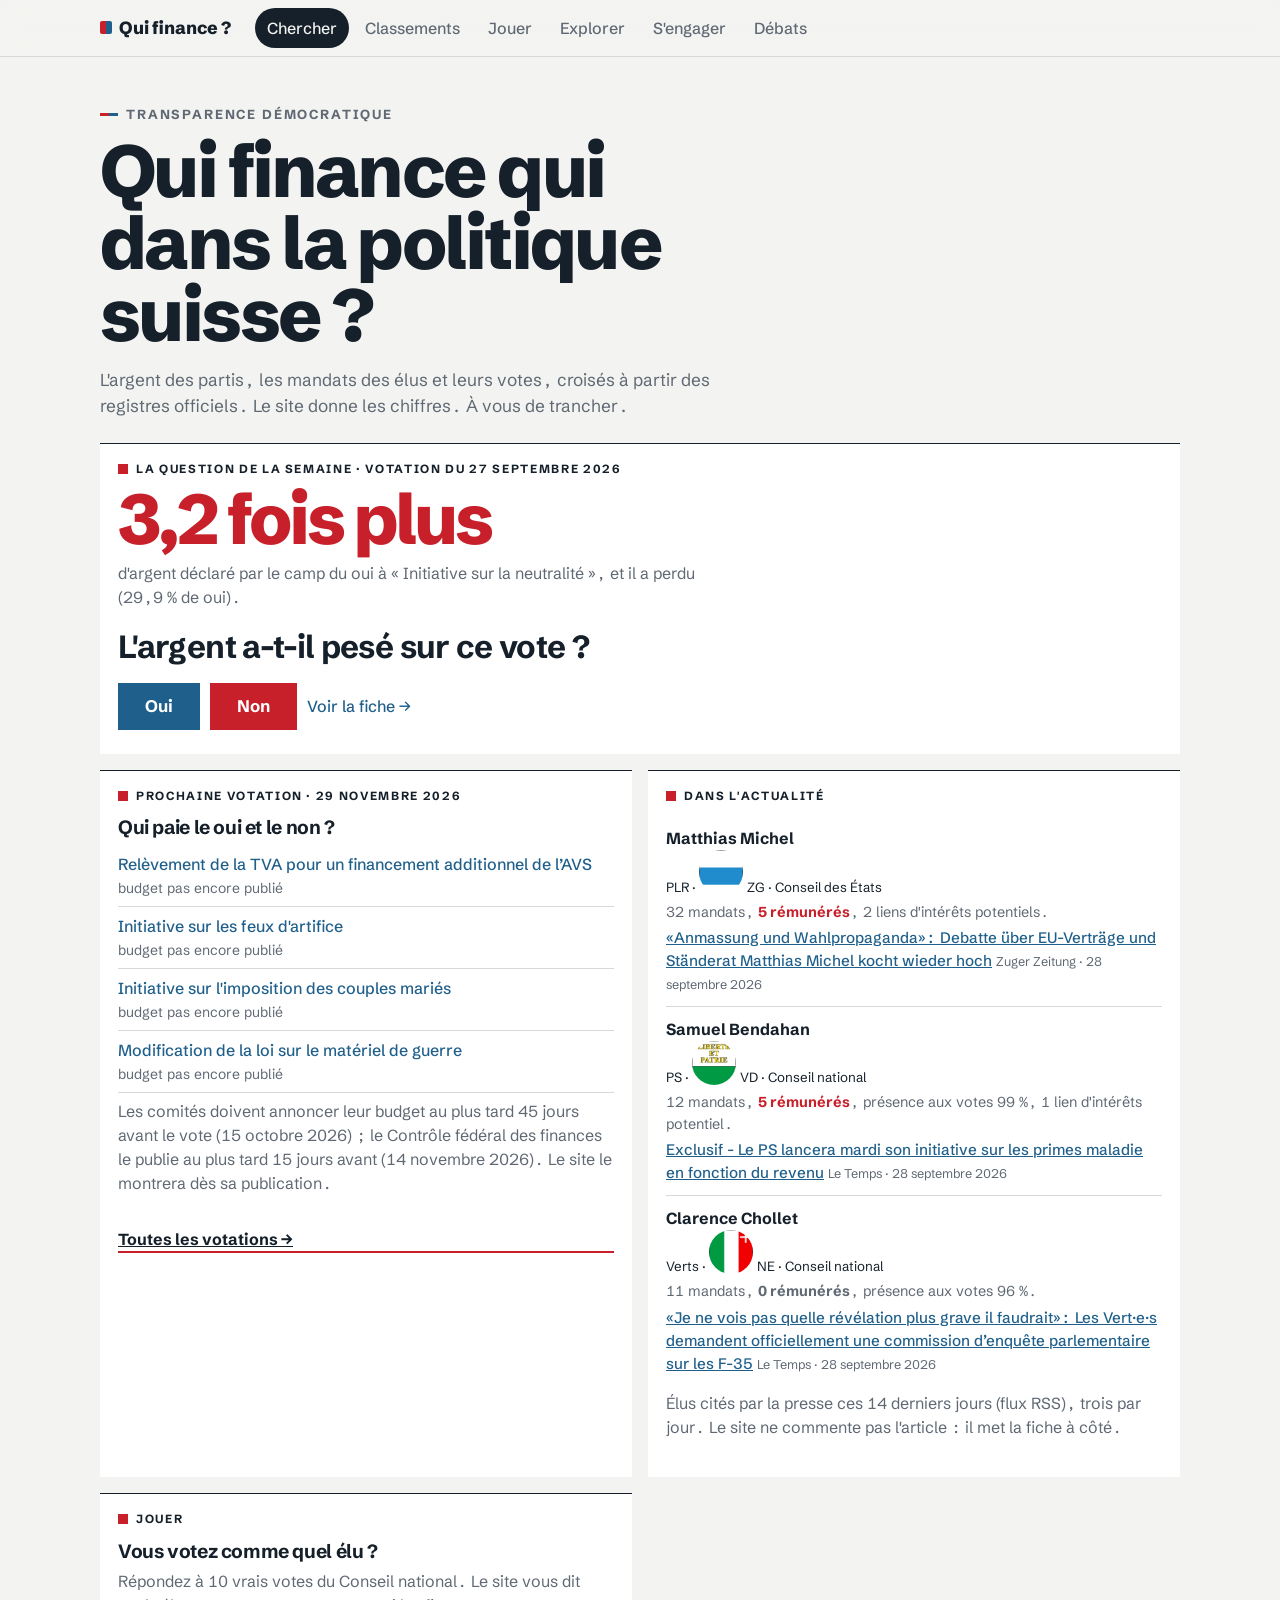
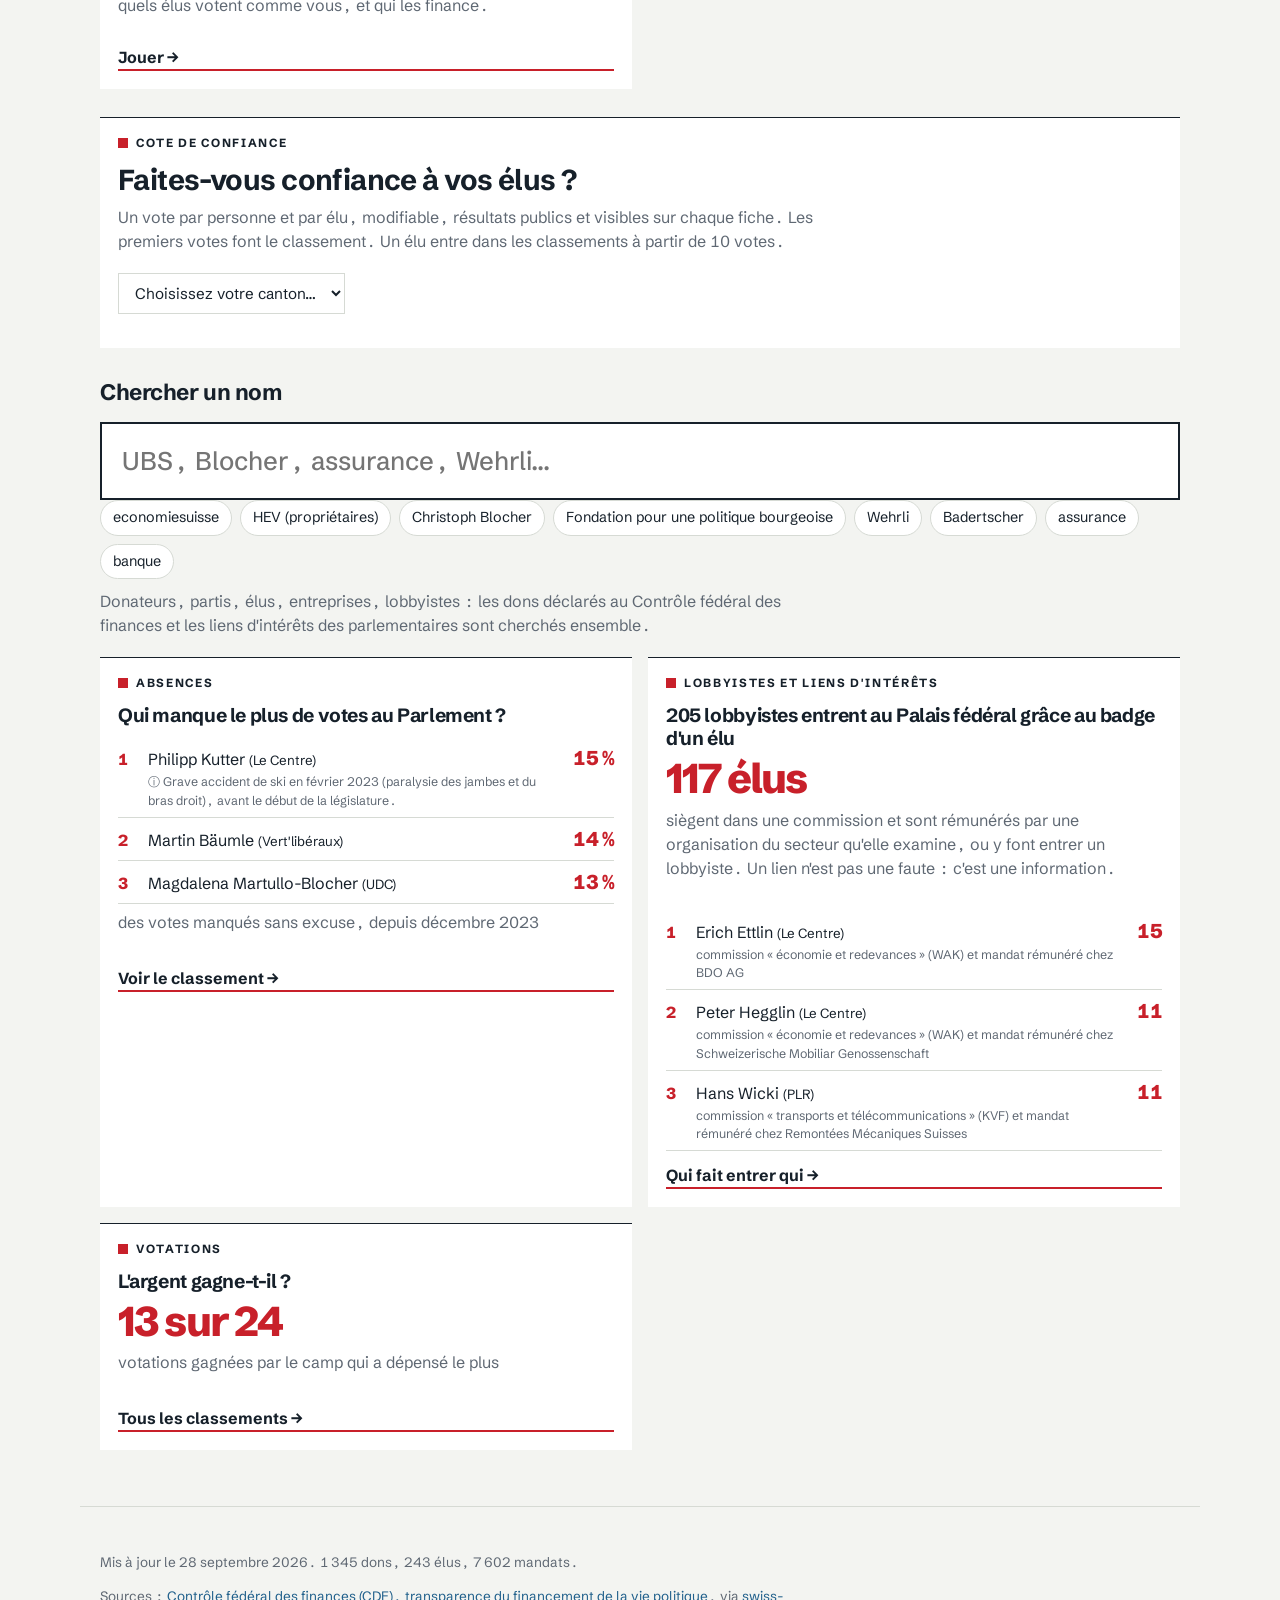
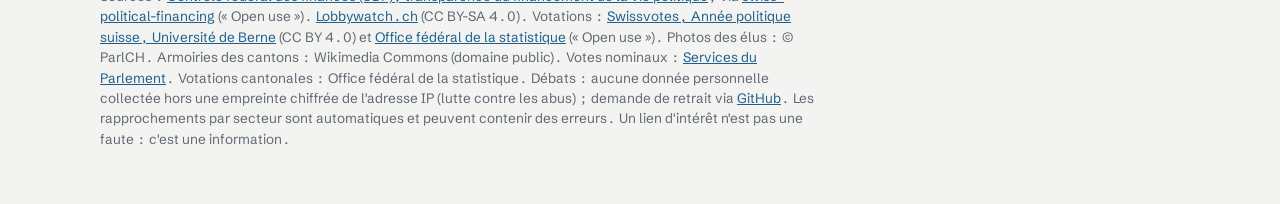
==== site/index.html @ 8ded395a "Direction artistique : A « Affiche » pour les encarts, B « Panneau » pour les tableaux ; images à pa" ====
<!doctype html>
<html lang="fr">
<head>
<meta charset="utf-8">
<meta name="viewport" content="width=device-width, initial-scale=1, viewport-fit=cover">
<title>Qui finance ? Transparence démocratique</title>
<meta name="description" content="Transparence démocratique. Dons aux partis et aux campagnes (CDF) et liens d'intérêts des parlementaires (Lobbywatch), réunis et mis à jour chaque semaine.">
<link rel="icon" href="data:image/svg+xml,<svg xmlns='http://www.w3.org/2000/svg' viewBox='0 0 100 100'><text y='.9em' font-size='90'>🔎</text></svg>">
<link rel="preconnect" href="https://fonts.googleapis.com">
<link rel="preconnect" href="https://fonts.gstatic.com" crossorigin>
<link href="https://fonts.googleapis.com/css2?family=Schibsted+Grotesk:wght@400;500;700;800&family=Archivo:wght@500;700;800&display=swap" rel="stylesheet">
<link rel="stylesheet" href="style.css">
</head>
<body>
<header class="top">
  <div class="wrap top-inner">
    <a class="brand" href="#chercher">Qui finance ?</a>
    <nav class="tabs" aria-label="Sections">
      <a href="#chercher" data-tab="chercher">Chercher</a>
      <a href="#tendances" data-tab="tendances" data-group="tendances absences lobbyistes">Classements</a>
      <a href="#jouer" data-tab="jouer">Jouer</a>
      <a href="#dons" data-tab="dons" data-group="dons votations parlement reseaux nouveautes">Explorer</a>
      <a href="#engager" data-tab="engager">S'engager</a>
      <a href="#debats" data-tab="debats">Débats</a>
    </nav>
  </div>
</header>

<main class="wrap">
  <section id="tab-chercher" class="tab">
    <p class="eyebrow">Transparence démocratique</p>
    <h1 class="hero">Qui finance qui<br>dans la politique suisse ?</h1>
    <p class="lede">L'argent des partis, les mandats des élus et leurs votes, croisés à partir des registres officiels. Le site donne les chiffres. À vous de trancher.</p>
    <section class="card qsem" id="qsem" aria-label="La question de la semaine"><p class="note">Chargement…</p></section>
    <div class="grid home-grid">
      <div id="prochaine"></div>
      <div id="spot"></div>
      <a class="card une-card promo-card" href="#jouer:match"><p class="eyebrow-s">Jouer</p><h3>Vous votez comme quel élu ?</h3><p class="note">Répondez à 10 vrais votes du Conseil national. Le site vous dit quels élus votent comme vous, et qui les finance.</p><span class="go">Jouer →</span></a>
    </div>
    <section class="card conf" id="conf" aria-label="Cote de confiance"><p class="note">Chargement…</p></section>
    <h2 class="h-search">Chercher un nom</h2>
    <label class="search-big">
      <span class="sr">Recherche</span>
      <input id="q" type="search" placeholder="UBS, Blocher, assurance, Wehrli…" autocomplete="off">
    </label>
    <div class="chips" id="suggest"></div>
    <div id="results"></div>
    <p class="note">Donateurs, partis, élus, entreprises, lobbyistes : les dons déclarés au Contrôle fédéral des finances et les liens d'intérêts des parlementaires sont cherchés ensemble.</p>
    <div class="grid une" id="une"></div>
    <p class="note" id="news-line" hidden></p>
  </section>

  <section id="tab-dons" class="tab" hidden>
    <nav class="subnav" aria-label="Explorer"><span class="subnav-label">Explorer :</span><a href="#dons">Dons</a><a href="#votations">Votations</a><a href="#parlement">Parlement</a><a href="#reseaux">Réseaux</a><a href="#nouveautes" class="if-news">Nouveautés</a></nav>
    <h2>Dons déclarés</h2>
    <p class="note">Dons de plus de 15 000 CHF aux partis et de toute taille aux campagnes de plus de 50 000 CHF. Pour chaque campagne, seul le décompte final est retenu (ou le budget s'il n'est pas encore publié), pour ne pas compter deux fois les mêmes francs.</p>
    <div class="filters" id="f-dons"></div>
    <p class="summary" id="s-dons"></p>
    <div class="table-wrap"><table id="t-dons"></table></div>
    <div class="pager" id="p-dons"></div>
  </section>

  <section id="tab-votations" class="tab" hidden>
    <nav class="subnav" aria-label="Explorer"><span class="subnav-label">Explorer :</span><a href="#dons">Dons</a><a href="#votations">Votations</a><a href="#parlement">Parlement</a><a href="#reseaux">Réseaux</a><a href="#nouveautes" class="if-news">Nouveautés</a></nav>
    <h2>Votations</h2>
    <p class="note">Tous les objets soumis au peuple depuis 2023. Fédéral : résultat par canton, mots d'ordre, vote final du Conseil national et argent déclaré par les comités de chaque camp (obligatoire depuis le 23 octobre 2023, pour les campagnes de plus de 50 000 CHF). Cantonal : résultat par commune.</p>
    <div class="filters level"><select id="fv-niveau" aria-label="Niveau"><option value="federal">Votations fédérales</option><option value="cantonal">Votations cantonales</option></select></div>
    <div class="filters" id="f-votes"></div>
    <div class="filters" id="f-cant" hidden></div>
    <p class="summary" id="s-votes"></p>
    <div id="l-votes"></div>
  </section>

  <section id="tab-parlement" class="tab" hidden>
    <nav class="subnav" aria-label="Explorer"><span class="subnav-label">Explorer :</span><a href="#dons">Dons</a><a href="#votations">Votations</a><a href="#parlement">Parlement</a><a href="#reseaux">Réseaux</a><a href="#nouveautes" class="if-news">Nouveautés</a></nav>
    <h2>Composition du Parlement</h2>
    <p class="note">Sièges par groupe parlementaire. Les petits partis siègent dans le groupe d'un grand parti (par exemple le MCG et la Lega avec l'UDC). Cliquez un siège pour ouvrir la fiche de l'élu.</p>
    <div class="grid" id="hemis"></div>
    <h2>Votes au Conseil national</h2>
    <p class="note">Votes nominaux de la législature en cours (depuis décembre 2023), publiés par les Services du Parlement. Le Conseil des États ne publie pas ses votes nominaux sous cette forme.</p>
    <div id="cn-votes"></div>
    <h2>Liens d'intérêts des parlementaires</h2>
    <p class="note">Mandats en cours déclarés par les <span id="n-elus"></span> élus fédéraux, classés par Lobbywatch en groupes et secteurs. La rémunération n'est connue que si l'élu l'a communiquée.</p>
    <div class="filters" id="f-parl"></div>
    <p class="summary" id="s-parl"></p>
    <div class="table-wrap"><table id="t-parl"></table></div>
    <div class="pager" id="p-parl"></div>
  </section>

  <section id="tab-jouer" class="tab" hidden>
    <h2>Jouer</h2>
    <p class="note">Explorer les données en jouant. Toutes les réponses viennent des registres officiels et de Lobbywatch.</p>
    <div class="chips" id="jeux-menu"></div>
    <div id="jeu"></div>
  </section>

  <section id="tab-absences" class="tab" hidden>
    <nav class="subnav" aria-label="Classements"><span class="subnav-label">Classements :</span><a href="#tendances">Tous les classements</a><a href="#absences">Absences</a><a href="#lobbyistes">Lobbyistes</a></nav>
    <h2>Qui manque le plus de votes ?</h2>
    <p class="note">Tous les votes nominaux du Conseil national depuis décembre 2023. <b>Excusé</b> : absence annoncée pour maladie, accident, maternité ou paternité, ou mission officielle (art. 57 al. 4 de la loi sur le Parlement). <b>Non excusé</b> : l'élu n'a pas pris part au vote sans excuse enregistrée. Les données ne disent pas pourquoi : une absence peut avoir une raison légitime. Le Conseil des États ne publie pas ses votes nominaux sous cette forme.</p>
    <div class="filters" id="f-abs"></div>
    <p class="summary" id="s-abs"></p>
    <div class="table-wrap"><table id="t-abs"></table></div>
  </section>

  <section id="tab-lobbyistes" class="tab" hidden>
    <nav class="subnav" aria-label="Classements"><span class="subnav-label">Classements :</span><a href="#tendances">Tous les classements</a><a href="#absences">Absences</a><a href="#lobbyistes">Lobbyistes</a></nav>
    <h2>Qui fait entrer qui au Palais fédéral ?</h2>
    <p class="note">Chaque parlementaire peut donner deux badges d'accès permanents au Palais fédéral. Beaucoup vont à des représentants d'intérêts (lobbyistes), qui peuvent alors circuler librement dans les couloirs du Parlement. Source : registre des accès, via Lobbywatch.</p>
    <div class="kpis" id="k-lob"></div>
    <div class="filters" id="f-lob"></div>
    <div id="l-lob"></div>
  </section>

  <section id="tab-reseaux" class="tab" hidden>
    <nav class="subnav" aria-label="Explorer"><span class="subnav-label">Explorer :</span><a href="#dons">Dons</a><a href="#votations">Votations</a><a href="#parlement">Parlement</a><a href="#reseaux">Réseaux</a><a href="#nouveautes" class="if-news">Nouveautés</a></nav>
    <h2>Qui est lié à qui ?</h2>
    <p class="note">La carte des liens entre élus et organisations : chaque trait est un mandat déclaré (Lobbywatch), en rouge s'il est rémunéré ; en pointillé, un élu qui donne son badge d'accès au Palais fédéral à un lobbyiste de l'organisation. Les bulles liées se regroupent : les « clans » apparaissent d'eux-mêmes.</p>
    <div class="filters" id="f-net"></div>
    <div id="net"></div>
  </section>

  <section id="tab-tendances" class="tab" hidden>
    <nav class="subnav" aria-label="Classements"><span class="subnav-label">Classements :</span><a href="#tendances">Tous les classements</a><a href="#absences">Absences</a><a href="#lobbyistes">Lobbyistes</a></nav>
    <h2>Classements</h2>
    <p class="note">Les chiffres qui font parler, calculés à partir des registres. Chaque ligne renvoie à sa fiche, avec les précautions de lecture.</p>
    <div class="grid" id="classements"></div>
    <h2>Tendances</h2>
    <div class="filters" id="f-trend"></div>
    <div class="grid" id="charts"></div>
  </section>

  <section id="tab-debats" class="tab" hidden>
    <h2>Débats</h2>
    <p class="note">Proposez une hypothèse que les données du site permettent de discuter, votez pour celles qui vous semblent fondées, débattez. Chaque hypothèse cite au moins une fiche du site.</p>
    <details class="charte">
      <summary>Charte : à lire avant de participer</summary>
      <ul>
        <li>Partez des données : citez les fiches qui soutiennent votre hypothèse.</li>
        <li>Formulez une hypothèse ou une question, pas une accusation. Un don ou un mandat n'est pas une preuve de corruption.</li>
        <li>Pas d'attaque personnelle, pas d'insulte, rien sur la vie privée.</li>
        <li>Tout est relu avant publication. Une contribution peut être refusée ou retirée.</li>
        <li>Aucun compte ni email. Votre adresse IP n'est jamais stockée en clair (empreinte chiffrée, uniquement contre les abus). Protection anti-robot par Cloudflare Turnstile.</li>
      </ul>
    </details>
    <div class="filters" id="f-debats">
      <select id="fdb-tri" aria-label="Tri"><option value="top">Les mieux notées</option><option value="recent">Les plus récentes</option></select>
      <button class="btn" data-propose="">Proposer une hypothèse</button>
    </div>
    <div id="l-debats"></div>
  </section>

  <section id="tab-engager" class="tab" hidden>
    <h2>S'engager</h2>
    <p class="note">Trois façons de peser : voter, adhérer à un parti, le financer. Même présentation pour tous les partis représentés aux Chambres fédérales, classés par nombre de sièges. Le site ne recommande personne : il compte seulement les clics, sans donnée personnelle, et publie le compteur.</p>
    <div class="grid">
      <div class="card"><h3>Voter</h3><ul class="list">
        <li><span><a href="https://www.ch.ch/fr/votations-et-elections/" target="_blank" rel="noopener">ch.ch : votations et élections</a></span><span class="sub">Dates, objets, vote par correspondance, inscription. Confédération et cantons.</span></li>
        <li><span><a href="https://www.easyvote.ch/fr" target="_blank" rel="noopener">easyvote.ch</a></span><span class="sub">Explications neutres de chaque objet, pensées pour les 18-25 ans. Fédération suisse des parlements des jeunes.</span></li>
        <li><span><a href="https://www.smartvote.ch/fr/home" target="_blank" rel="noopener">smartvote.ch</a></span><span class="sub">Comparez vos positions avec celles des candidats et des partis avant une élection.</span></li>
        <li><span><a href="#jouer:match">Vote comme un élu</a> et <a href="#chercher">la cote de confiance</a></span><span class="sub">Sur ce site : dix vrais votes du Conseil national pour trouver les élus qui votent comme vous, et un vote de confiance sur chaque élu.</span></li>
      </ul></div>
      <div class="card"><h3>Interpeller</h3><ul class="list">
        <li><span>Écrire à un élu</span><span class="sub">Chaque fiche d'élu renvoie à sa page officielle sur parlament.ch, avec ses coordonnées et ses interventions.</span></li>
        <li><span><a href="#debats">Débattre ici</a></span><span class="sub">Proposez une hypothèse fondée sur les données, votez, commentez. Tout est relu avant publication.</span></li>
        <li><span><a href="https://www.bk.admin.ch/bk/fr/home/droits-politiques.html" target="_blank" rel="noopener">Initiative et référendum</a></span><span class="sub">Lancer ou signer une initiative populaire ou un référendum. Chancellerie fédérale.</span></li>
      </ul></div>
    </div>
    <h2>Adhérer ou donner</h2>
    <p class="note">Liens officiels des partis, dans l'ordre du nombre de sièges aux Chambres fédérales. Les dons de plus de 15 000 CHF par an à un parti sont publiés par le Contrôle fédéral des finances ; en dessous, ils restent anonymes. Les liens portent une balise « utm_source=quifinance » : le parti sait que vous venez d'ici, le site ne sait pas qui vous êtes.</p>
    <div id="engager"></div>
  </section>

  <section id="tab-nouveautes" class="tab" hidden>
    <nav class="subnav" aria-label="Explorer"><span class="subnav-label">Explorer :</span><a href="#dons">Dons</a><a href="#votations">Votations</a><a href="#parlement">Parlement</a><a href="#reseaux">Réseaux</a><a href="#nouveautes" class="if-news">Nouveautés</a></nav>
    <h2>Nouveautés</h2>
    <p class="note">Ce qui a changé à chaque mise à jour hebdomadaire : nouveaux dons publiés, nouveaux mandats, mandats terminés.</p>
    <div id="news"></div>
  </section>
</main>

<div class="sheet" id="sheet" hidden>
  <div class="sheet-back" data-close></div>
  <article class="sheet-panel" role="dialog" aria-modal="true" aria-labelledby="sheet-title">
    <button class="close" data-close aria-label="Fermer">×</button>
    <div id="sheet-body"></div>
  </article>
</div>

<div id="ts-box" class="ts-box" aria-live="polite"></div>

<footer class="foot wrap">
  <p id="status"></p>
  <p>Sources : <a href="https://politikfinanzierung.efk.admin.ch">Contrôle fédéral des finances (CDF), transparence du financement de la vie politique</a>, via <a href="https://github.com/lgnbhl/swiss-political-financing">swiss-political-financing</a> (« Open use »). <a href="https://lobbywatch.ch">Lobbywatch.ch</a> (CC BY-SA 4.0). Votations : <a href="https://swissvotes.ch">Swissvotes, Année politique suisse, Université de Berne</a> (CC BY 4.0) et <a href="https://www.bfs.admin.ch">Office fédéral de la statistique</a> (« Open use »). Photos des élus : © ParlCH. Armoiries des cantons : Wikimedia Commons (domaine public). Votes nominaux : <a href="https://ws.parlament.ch/odata.svc">Services du Parlement</a>. Votations cantonales : Office fédéral de la statistique. Débats : aucune donnée personnelle collectée hors une empreinte chiffrée de l'adresse IP (lutte contre les abus) ; demande de retrait via <a href="https://github.com/dowdow27/qui-finance/issues">GitHub</a>. Les rapprochements par secteur sont automatiques et peuvent contenir des erreurs. Un lien d'intérêt n'est pas une faute : c'est une information.</p>
</footer>
<script src="config.js"></script>
<script src="app.js" defer></script>
</body>
</html>
---- site/style.css ----
:root {
  --paper: #F3F4F1;
  --card: #FFFFFF;
  --ink: #16202A;
  --muted: #5F6873;
  --rule: #D6DAD4;
  --money: #C8202A;      /* argent : rouge fédéral */
  --money-soft: #F6DCDD;
  --infl: #1F5F8B;       /* influence : bleu */
  --infl-soft: #DCE8F1;
  --focus: #F2B705;
  /* groupes parlementaires (couleurs usuelles des partis) */
  --f-G: #6FA83A; --f-S: #D93A3A; --f-GL: #B3AE1F; --f-ME: #EF8C00; --f-RL: #2F6DB3; --f-V: #1F6B35; --f-X: #9AA4AE;
  --yes: #1F5F8B; --no: #C8202A; --abst: #E0A100; --absent: #C9CEC6; --excuse: #8C959E;
  --radius-s: 0;    /* direction « Affiche » : pas d'arrondi, la grille et les filets font la séparation */
  --radius-l: 0;
  color-scheme: light;
  box-sizing: border-box;
  padding-top: env(safe-area-inset-top, 0px);
  padding-bottom: env(safe-area-inset-bottom, 0px);
}
@media (prefers-color-scheme: dark) {
  :root:not([data-theme="light"]) {
    --paper: #12171D; --card: #1A2129; --ink: #E9ECEF; --muted: #9AA4AE; --rule: #2C3540;
    --money: #F0555D; --money-soft: #3A1E22; --infl: #6FAEDB; --infl-soft: #17303F; color-scheme: dark;
    --f-G: #8BC653; --f-S: #F0625D; --f-GL: #D4CF45; --f-ME: #F7A433; --f-RL: #5E97DB; --f-V: #3E9B57; --f-X: #6B7580;
    --yes: #6FAEDB; --no: #F0555D; --abst: #F2C14E; --absent: #3A4552; --excuse: #6B7580;
  }
}
:root[data-theme="dark"] {
  --paper: #12171D; --card: #1A2129; --ink: #E9ECEF; --muted: #9AA4AE; --rule: #2C3540;
  --money: #F0555D; --money-soft: #3A1E22; --infl: #6FAEDB; --infl-soft: #17303F; color-scheme: dark;
  --f-G: #8BC653; --f-S: #F0625D; --f-GL: #D4CF45; --f-ME: #F7A433; --f-RL: #5E97DB; --f-V: #3E9B57; --f-X: #6B7580;
  --yes: #6FAEDB; --no: #F0555D; --abst: #F2C14E; --absent: #3A4552; --excuse: #6B7580;
}
*, *::before, *::after { box-sizing: inherit; }
html { scroll-padding-top: calc(env(safe-area-inset-top, 0px) + 64px); }
body {
  margin: 0; background: var(--paper); color: var(--ink);
  font: 400 16px/1.5 "Schibsted Grotesk", "Helvetica Neue", Arial, sans-serif;
  font-variant-numeric: tabular-nums;
}
a { color: var(--infl); }
:focus-visible { outline: 3px solid var(--focus); outline-offset: 2px; }
.sr { position: absolute; width: 1px; height: 1px; overflow: hidden; clip: rect(0 0 0 0); }
.wrap { max-width: 1120px; margin: 0 auto; padding: 0 20px; }

/* En-tête */
.top {
  position: sticky; top: env(safe-area-inset-top, 0px); z-index: 10;
  background: color-mix(in srgb, var(--paper) 92%, transparent);
  backdrop-filter: blur(8px); border-bottom: 1px solid var(--rule);
}
.top-inner { display: flex; align-items: center; gap: 24px; min-height: 56px; }
.brand { font-weight: 800; font-size: 1.1rem; color: var(--ink); text-decoration: none; white-space: nowrap; }
.brand::before { content: ""; display: inline-block; width: .7em; height: .7em; margin-right: .4em;
  background: linear-gradient(90deg, var(--money) 50%, var(--infl) 50%); border-radius: 2px; }
.tabs { display: flex; gap: 4px; overflow-x: auto; scrollbar-width: none; }
.tabs a { padding: 8px 12px; border-radius: 999px; color: var(--muted); text-decoration: none; white-space: nowrap; font-weight: 500; }
.tabs a[aria-current="page"] { background: var(--ink); color: var(--paper); }
.subnav { display: flex; flex-wrap: wrap; align-items: center; gap: 8px; margin: 24px 0 -18px; padding: 10px 12px; border-radius: var(--radius-l); background: var(--infl-soft); border-left: 5px solid var(--infl); }
.subnav-label { font-size: .8rem; font-weight: 700; letter-spacing: .1em; text-transform: uppercase; color: var(--infl); margin-right: 4px; }
.subnav a { font-size: .95rem; font-weight: 700; padding: 7px 16px; border-radius: 999px; border: 2px solid var(--infl); background: var(--card); color: var(--infl); text-decoration: none; }
.subnav a:hover { background: var(--infl); color: var(--card); }
.subnav a.on { background: var(--infl); color: var(--card); }
/* Filtres : un choix visible, pas un détail */
#tab-dons .filters, #tab-votations .filters, #tab-parlement .filters, #tab-reseaux .filters, #tab-absences .filters, #tab-lobbyistes .filters, #tab-tendances .filters { align-items: center; padding: 10px 12px; border-radius: var(--radius-s); background: var(--card); border: 1px dashed var(--infl); }
#tab-dons .filters::before, #tab-votations .filters::before, #tab-parlement .filters::before, #tab-reseaux .filters::before, #tab-absences .filters::before, #tab-lobbyistes .filters::before, #tab-tendances .filters::before { content: "Filtrer"; font-size: .8rem; font-weight: 700; letter-spacing: .1em; text-transform: uppercase; color: var(--infl); }
.filters[hidden] { display: none; }
#tab-votations .filters.level { border: 0; padding: 0; margin-bottom: 8px; }
#tab-votations .filters.level::before { content: "Niveau"; }
#tab-dons .filters select, #tab-votations .filters select, #tab-parlement .filters select, #tab-reseaux .filters select, #tab-absences .filters select, #tab-lobbyistes .filters select, #tab-tendances .filters select { border: 2px solid var(--infl); font-weight: 500; }

/* Accueil */
.eyebrow { margin: 48px 0 0; font-size: .82rem; font-weight: 700; letter-spacing: .14em; text-transform: uppercase; color: var(--muted); }
.eyebrow::before { content: ""; display: inline-block; width: 18px; height: 3px; margin: 0 8px 3px 0; vertical-align: middle; background: linear-gradient(90deg, var(--money) 50%, var(--infl) 50%); }
.hero { font-size: clamp(2.2rem, 7vw, 4.6rem); line-height: .98; letter-spacing: -.035em; font-weight: 800; margin: 10px 0 16px; max-width: 15ch; }
.lede { color: var(--muted); max-width: 62ch; font-size: 1.08rem; margin: 0 0 24px; }
.h-search { margin: 8px 0 12px; font-size: 1.4rem; }

/* La question de la semaine et la prochaine votation */
.qsem { border-top: 2px solid var(--ink); margin: 0 0 16px; padding: 18px 22px 20px; }
.qsem .big { font-size: clamp(2.6rem, 8vw, 4.4rem); line-height: .95; margin: 8px 0 8px; }
.qsem .fait { margin: 0 0 14px; max-width: 60ch; color: var(--muted); }
.qsem h2.qs-q { margin: 6px 0 4px; font-size: clamp(1.4rem, 3.8vw, 2rem); }
.qsem .answers { margin: 12px 0 6px; }
.qsem .answers .btn { font-size: 1.05rem; font-weight: 700; padding: 10px 26px; }
.qsem .btn[aria-pressed="true"] { outline: 3px solid var(--focus); outline-offset: 2px; }
.qsem .link { align-self: center; }
.qs-bar { display: flex; height: 14px; border-radius: 3px; overflow: hidden; background: var(--money-soft); margin: 8px 0 6px; }
.qs-bar span { background: var(--infl); transition: width .4s; }
.qs-res .summary { margin: 0 0 6px; }
.qs-res .answers { margin: 8px 0 0; }
.home-grid { margin: 0 0 28px; }
.prochaine .list li { padding: 7px 0; }
.promo-card .go { margin-top: 2px; }
.home-grid { grid-template-columns: repeat(auto-fit, minmax(min(100%, 300px), 1fr)); }
/* Cote de confiance */
.conf { border-top: 2px solid var(--ink); margin: 0 0 28px; padding: 18px 22px 20px; }
.conf .qs-q { margin: 6px 0 4px; font-size: clamp(1.3rem, 3.4vw, 1.8rem); }
.conf-filters { margin: 12px 0; }
.conf-list { list-style: none; margin: 0 0 12px; padding: 0; }
.conf-list li { display: grid; grid-template-columns: minmax(180px, 1fr) auto; align-items: center; gap: 8px 16px; padding: 8px 0; border-bottom: 1px solid var(--rule); }
.conf-list .elu-card-head img { width: 44px; height: 44px; }
.conf-row { display: flex; flex-wrap: wrap; align-items: center; gap: 8px; }
.btn.small { padding: 5px 14px; font-size: .9rem; }
.conf-block .btn[aria-pressed="true"] { outline: 3px solid var(--focus); outline-offset: 2px; }
.conf-q { margin: 0 0 8px; font-weight: 700; }
.conf-q small { font-weight: 400; }
.conf-res { font-size: .9rem; color: var(--muted); display: inline-flex; align-items: center; gap: 6px; }
.conf-bar { display: inline-flex; width: 80px; height: 10px; border-radius: 3px; overflow: hidden; background: var(--money-soft); }
.conf-bar span { background: var(--infl); }
.conf-grid { margin-top: 10px; }
.conf-grid h3 { margin-bottom: 8px; }
@media (max-width: 640px) { .conf-list li { grid-template-columns: 1fr; } }
/* S'engager */
.parti-card h3 { display: flex; justify-content: space-between; align-items: baseline; gap: 8px; }
.parti-card .answers { margin: 4px 0 8px; }
.parti-card .btn { text-decoration: none; }
.spot-list { list-style: none; margin: 0; padding: 0; }
.spot-row { padding: 10px 0; border-bottom: 1px solid var(--rule); display: grid; gap: 4px; }
.spot-row:last-child { border-bottom: 0; }
.spot .elu-card-head { gap: 10px; }
.spot .elu-card-head img { width: 44px; height: 44px; }
.spot-kpi { margin: 0; font-size: .9rem; color: var(--muted); }
.spot-art { margin: 0; font-size: .95rem; }
.spot-art a { font-weight: 500; }
.search-big input {
  width: 100%; font: inherit; font-size: clamp(1.2rem, 3.5vw, 1.6rem); font-weight: 500;
  padding: 18px 20px; border: 2px solid var(--ink); border-radius: var(--radius-l);
  background: var(--card); color: var(--ink);
}
.chips { display: flex; flex-wrap: wrap; gap: 8px; margin: 14px 0 32px; }
.chip { font: inherit; font-size: .9rem; padding: 6px 12px; border-radius: 999px; border: 1px solid var(--rule); background: var(--card); color: var(--ink); cursor: pointer; }
.chip:hover { border-color: var(--ink); }

h2 { font-size: clamp(1.6rem, 4vw, 2.2rem); letter-spacing: -.02em; margin: 40px 0 8px; }
h3 { font-size: 1.1rem; margin: 0 0 12px; }
.note { color: var(--muted); max-width: 70ch; margin: 0 0 20px; }

/* Résultats de recherche */
.group { margin: 0 0 28px; }
.group h3 { display: flex; align-items: baseline; gap: 8px; }
.group h3 small { color: var(--muted); font-weight: 400; }
.hit {
  display: grid; grid-template-columns: 1fr auto; gap: 4px 16px; width: 100%; text-align: left;
  font: inherit; color: inherit; background: var(--card); border: 1px solid var(--rule);
  border-left: 4px solid var(--rule); border-radius: var(--radius-s); padding: 12px 14px; margin: 0 0 6px; cursor: pointer;
}
.hit:hover { border-color: var(--ink); }
.hit, .vote-row, .empty, .charte, .hypo { border-radius: 0; }
.hit.m { border-left-color: var(--money); }
.hit.i { border-left-color: var(--infl); }
.hit strong { font-weight: 700; }
.hit .sub { grid-column: 1 / -1; color: var(--muted); font-size: .9rem; }
.amount { font-weight: 700; white-space: nowrap; }
.m .amount, .money { color: var(--money); }
.i .amount, .infl { color: var(--infl); }
.empty { padding: 28px; border: 1px dashed var(--rule); border-radius: var(--radius-l); color: var(--muted); }

/* Filtres */
.filters { display: flex; flex-wrap: wrap; gap: 10px; margin: 0 0 16px; }
.filters input, .filters select {
  font: inherit; font-size: .95rem; padding: 9px 12px; border-radius: var(--radius-s);
  border: 1px solid var(--rule); background: var(--card); color: var(--ink); min-width: 0;
}
.filters input[type="search"] { flex: 1 1 220px; }
.filters select { flex: 0 1 auto; max-width: 100%; }
.filters button, .pager button, .btn {
  font: inherit; font-size: .95rem; font-weight: 700; padding: 9px 16px; border-radius: 0;
  border: 1px solid var(--ink); background: var(--ink); color: var(--paper); cursor: pointer;
}
.btn.ghost, .pager button { background: transparent; color: var(--ink); }
.pager button[disabled] { opacity: .35; cursor: default; }
.summary { font-weight: 500; margin: 0 0 10px; }

/* Tableaux */
.table-wrap { overflow-x: auto; border: 0; border-top: 5px solid var(--ink); background: var(--card); }
table { border-collapse: collapse; width: 100%; font-size: .93rem; font-family: "Archivo", "Schibsted Grotesk", "Helvetica Neue", Arial, sans-serif; font-variant-numeric: tabular-nums; }
th, td { padding: 9px 12px; text-align: left; vertical-align: top; border-bottom: 1px solid var(--rule); }
th { font-size: .7rem; letter-spacing: .14em; text-transform: uppercase; font-weight: 800; color: var(--muted); white-space: nowrap; position: sticky; top: 0; background: var(--card); border-bottom: 2px solid var(--ink); }
td strong, td b { font-weight: 800; }
th button { all: unset; cursor: pointer; }
th button::after { content: " ↕"; color: var(--muted); font-weight: 400; }
td.num, th.num { text-align: right; white-space: nowrap; }
tr.click { cursor: pointer; }
tr.click:hover td { background: color-mix(in srgb, var(--infl-soft) 55%, transparent); }
.tag { display: inline-block; font-size: .78rem; padding: 1px 7px; border-radius: 999px; background: var(--paper); border: 1px solid var(--rule); white-space: nowrap; }
.tag.pour { background: var(--infl-soft); border-color: transparent; }
.tag.contre { background: var(--money-soft); border-color: transparent; }
.tag.paid { background: var(--money-soft); border-color: transparent; }
.pager { display: flex; gap: 8px; align-items: center; margin: 12px 0 0; color: var(--muted); }

/* Graphiques */
.grid { display: grid; grid-template-columns: repeat(auto-fit, minmax(min(100%, 460px), 1fr)); gap: 16px; }
.card { background: var(--card); border: 0; border-top: 1px solid var(--ink); padding: 16px 18px 18px; min-width: 0; }
.card h3 { letter-spacing: -.01em; }
.card.wide { grid-column: 1 / -1; }
.card p.hint { color: var(--muted); font-size: .88rem; margin: -6px 0 12px; }
.bars { display: grid; gap: 6px; }
.bar { display: grid; grid-template-columns: minmax(90px, 38%) 1fr auto; gap: 10px; align-items: center; font-size: .9rem; }
.bar .lbl { overflow: hidden; text-overflow: ellipsis; white-space: nowrap; }
.bar .lbl button { all: unset; cursor: pointer; }
.bar .lbl button:hover { text-decoration: underline; }
.bar .track { height: 10px; background: var(--paper); overflow: hidden; display: flex; }
.bar .fill { height: 100%; }
.fill.m { background: var(--money); }
.fill.i { background: var(--infl); }
.fill.i2 { background: color-mix(in srgb, var(--infl) 35%, var(--paper)); }
.fill.f-G { background: var(--f-G); } .fill.f-S { background: var(--f-S); } .fill.f-GL { background: var(--f-GL); } .fill.f-ME { background: var(--f-ME); } .fill.f-RL { background: var(--f-RL); } .fill.f-V { background: var(--f-V); } .fill.f-X { background: var(--f-X); }
.cl-parti { margin: 0 0 14px; padding: 0 0 12px; border-bottom: 1px solid var(--rule); }
.card h3 a.anchor { color: inherit; text-decoration: none; }
.card h3 a.anchor:hover { text-decoration: underline; }
.bar .val { font-weight: 700; white-space: nowrap; min-width: 5ch; text-align: right; }
.diverge { display: grid; gap: 10px; }
.dv-row { display: grid; gap: 4px; font-size: .9rem; }
.dv-bars { display: grid; grid-template-columns: 1fr 1fr; gap: 2px; height: 14px; }
.dv-bars .l { display: flex; justify-content: flex-end; background: var(--paper); border-radius: 3px 0 0 3px; }
.dv-bars .r { display: flex; background: var(--paper); border-radius: 0 3px 3px 0; }
.dv-bars .l span { background: var(--infl); }
.dv-bars .r span { background: var(--money); }
.dv-vals { display: flex; justify-content: space-between; color: var(--muted); font-size: .82rem; }
.legend { display: flex; gap: 14px; font-size: .85rem; color: var(--muted); margin: 0 0 10px; }
.legend i { display: inline-block; width: 10px; height: 10px; border-radius: 2px; margin-right: 5px; vertical-align: -1px; }
svg.line { width: 100%; height: auto; }

/* Votations */
.vote-day { margin: 0 0 26px; }
.vote-day h3 { border-top: 2px solid var(--ink); padding-top: 12px; }
.vote-row {
  display: grid; gap: 6px; width: 100%; text-align: left; font: inherit; color: inherit; cursor: pointer;
  background: var(--card); border: 1px solid var(--rule); border-radius: var(--radius-s); padding: 12px 14px; margin: 0 0 8px;
}
.vote-row:hover { border-color: var(--ink); }
.vote-row .sub { color: var(--muted); font-size: .9rem; }
.vr-head { display: flex; justify-content: space-between; align-items: baseline; gap: 12px; }
.pill { display: inline-block; font-size: .8rem; font-weight: 700; padding: 2px 9px; border-radius: 999px; white-space: nowrap; background: var(--paper); border: 1px solid var(--rule); }
.pill.yes { background: var(--infl); border-color: var(--infl); color: var(--card); }
.pill.no { background: var(--money); border-color: var(--money); color: var(--card); }
.yesno { position: relative; display: block; height: 10px; border-radius: 3px; background: var(--money-soft); overflow: hidden; }
.yesno span { display: block; height: 100%; background: var(--infl); }
.yesno::after { content: ""; position: absolute; left: 50%; top: -2px; bottom: -2px; border-left: 2px solid var(--ink); }
.cantons { display: grid; grid-template-columns: repeat(auto-fill, minmax(62px, 1fr)); gap: 4px; }
.ct { display: grid; border: 1px solid var(--rule); border-radius: var(--radius-s); padding: 5px 6px; background: var(--card); font-size: .8rem; line-height: 1.25; }
.ct b { font-size: .9rem; }
.sheet-panel h4 { margin: 14px 0 4px; font-size: 1rem; }
.legend.wrap-l { flex-wrap: wrap; row-gap: 4px; }
.legend b { color: var(--ink); }
.legend .vacant { border: 1px dashed var(--muted); }

/* Parlement : hémicycles et photos */
svg.hemi { width: 100%; height: auto; display: block; margin: 0 0 10px; }
svg.hemi .seat { cursor: pointer; }
svg.hemi .seat:hover { stroke: var(--ink); stroke-width: 1.2; }
svg.hemi .seat.dim { opacity: .18; }
.nowrap { white-space: nowrap; }
.mini-bar { display: inline-block; width: 60px; height: 8px; border-radius: 2px; background: var(--money-soft); vertical-align: middle; overflow: hidden; margin-right: 6px; }
.mini-bar span { display: block; height: 100%; background: var(--infl); }
.who { display: flex; align-items: center; gap: 10px; }
.avatar { width: 32px; height: 32px; border-radius: 50%; object-fit: cover; object-position: top; flex: none; background: var(--paper); }
.elu-head { display: flex; gap: 16px; align-items: flex-start; }
.portrait { margin: 8px 0 0; flex: none; text-align: center; }
.portrait img { width: 84px; height: 84px; border-radius: 50%; object-fit: cover; object-position: top; display: block; background: var(--card); }
.portrait figcaption { font-size: .7rem; color: var(--muted); margin-top: 3px; }

/* Débats */
.charte { background: var(--card); border: 1px solid var(--rule); border-radius: var(--radius-s); padding: 10px 14px; margin: 0 0 18px; max-width: 70ch; }
.charte summary { cursor: pointer; font-weight: 700; }
.charte ul { margin: 10px 0 4px; padding-left: 18px; color: var(--muted); }
.hypo { display: grid; grid-template-columns: auto 1fr; gap: 14px; background: var(--card); border: 1px solid var(--rule); border-radius: var(--radius-s); padding: 14px; margin: 0 0 10px; }
.votebox { display: grid; justify-items: center; align-content: start; gap: 2px; min-width: 40px; }
.vbtn { font: inherit; font-size: 1rem; width: 40px; height: 36px; border-radius: var(--radius-s); border: 1px solid var(--rule); background: var(--paper); color: var(--muted); cursor: pointer; }
.vbtn:hover { border-color: var(--ink); color: var(--ink); }
.vbtn.up[aria-pressed="true"] { background: var(--infl); border-color: var(--infl); color: var(--card); }
.vbtn.down[aria-pressed="true"] { background: var(--money); border-color: var(--money); color: var(--card); }
.vbtn:disabled { opacity: .5; cursor: wait; }
.votebox .score { font-size: 1.15rem; }
.hypo-body { min-width: 0; }
.hypo-body h3 { margin: 0 0 2px; }
.hypo .meta { color: var(--muted); font-size: .85rem; margin: 0 0 8px; }
.vmsg { color: var(--money); }
.texte { white-space: pre-line; overflow-wrap: anywhere; margin: 0 0 10px; }
.chips.chips { margin: 0 0 10px; }
.chip.ref { font-size: .82rem; padding: 3px 10px; text-align: left; }
.chip.ref small { color: var(--muted); font-weight: 700; text-transform: uppercase; font-size: .68rem; letter-spacing: .04em; }
.chip .x { all: unset; cursor: pointer; margin-left: 4px; font-weight: 700; padding: 0 4px; }
.coms { margin-top: 8px; }
.fiche-debats .hypo { background: var(--paper); }
.form { display: grid; gap: 12px; margin: 10px 0; }
.form label { display: grid; gap: 4px; font-weight: 500; font-size: .92rem; }
.form input, .form textarea { font: inherit; padding: 9px 12px; border: 1px solid var(--rule); border-radius: var(--radius-s); background: var(--card); color: var(--ink); width: 100%; }
.form fieldset { border: 1px solid var(--rule); border-radius: var(--radius-s); padding: 10px 12px; margin: 0; display: grid; gap: 8px; }
.form legend { font-weight: 500; font-size: .92rem; padding: 0 4px; }
.form .btn { justify-self: start; }
.form-msg { margin: 0; color: var(--muted); min-height: 1.2em; }
.ref-res { display: grid; gap: 4px; }
.ref-hit { all: unset; cursor: pointer; padding: 6px 10px; border-radius: var(--radius-s); background: var(--card); border: 1px solid var(--rule); }
.ref-hit:hover, .ref-hit:focus-visible { border-color: var(--ink); }
.ref-hit small { color: var(--muted); font-weight: 700; margin-right: 4px; }
.ts-box { position: fixed; right: 16px; bottom: calc(env(safe-area-inset-bottom, 0px) + 16px); z-index: 40; }

/* Jouer et partager */
.promo { display: block; margin: 0 0 28px; padding: 14px 16px; border-radius: var(--radius-l); background: var(--infl-soft); color: var(--ink); text-decoration: none; border: 1px solid transparent; }
.promo:hover { border-color: var(--infl); }
.promo span { color: var(--infl); font-weight: 700; white-space: nowrap; }
.chip.on { background: var(--ink); color: var(--paper); border-color: var(--ink); }
a.chip { text-decoration: none; }
.game-card { display: grid; gap: 8px; align-content: start; color: inherit; text-decoration: none; }
.game-card:hover { border-color: var(--ink); }
.game-card .btn { justify-self: start; }
.quiz { max-width: 720px; }
.quiz h3 { font-size: 1.3rem; line-height: 1.3; }
.answers { display: flex; flex-wrap: wrap; gap: 10px; margin: 14px 0; align-items: center; }
.answers.col { display: grid; }
.answers.col .btn { text-align: left; }
.btn.yes { background: var(--yes); border-color: var(--yes); color: var(--card); }
.btn.no { background: var(--no); border-color: var(--no); color: var(--card); }
.btn.right { background: var(--yes); border-color: var(--yes); color: var(--card); }
.btn.wrong { background: var(--no); border-color: var(--no); color: var(--card); }
.btn:disabled { cursor: default; }
.share { margin-top: 12px; }
.progress { height: 6px; border-radius: 3px; background: var(--paper); overflow: hidden; }
.progress span { display: block; height: 100%; background: var(--infl); }
.grille { font-size: 2rem; letter-spacing: .1em; margin: 0 0 8px; }
.big { font-size: 2rem; font-weight: 800; letter-spacing: -.045em; line-height: 1; margin: 6px 0; font-variant-numeric: proportional-nums; }
.pm { display: grid; grid-template-columns: 1fr 1fr; gap: 16px; }
.pm-item { background: var(--paper); border-radius: var(--radius-s); padding: 14px; }
.pm-item h3 { font-size: 1.05rem; }
.elu-cards { display: grid; grid-template-columns: repeat(auto-fill, minmax(min(100%, 280px), 1fr)); gap: 12px; }
.elu-card-head { all: unset; cursor: pointer; display: flex; gap: 12px; align-items: center; }
.elu-card-head img { width: 56px; height: 56px; border-radius: 50%; object-fit: cover; object-position: top; }
.elu-card-head:hover strong { text-decoration: underline; }
.kpis.small { gap: 14px; margin: 12px 0 4px; }
.kpis.small .kpi b { font-size: 1.15rem; }
@media (max-width: 640px) { .pm { grid-template-columns: 1fr; } }

/* À la une, traductions, listes longues */
.une { margin: 0 0 20px; }
.une-card { display: grid; gap: 6px; align-content: start; color: inherit; text-decoration: none; }
.une-card:hover { border-top-width: 3px; padding-top: 14px; }
.une-card h3 { font-size: 1.2rem; line-height: 1.2; margin: 0; letter-spacing: -.02em; }
.une-card .big { margin: 2px 0; font-size: 2.6rem; }
.coa { display: inline-block; vertical-align: -.2em; margin-right: .3em; object-fit: contain; }
.summary .coa, .filters .coa { vertical-align: middle; margin-right: .5em; }
.ct .coa { margin-right: 3px; vertical-align: -2px; }
.eyebrow-s { margin: 0 0 6px; font-size: .74rem; font-weight: 700; letter-spacing: .14em; text-transform: uppercase; color: var(--ink); display: flex; align-items: center; gap: 8px; }
.eyebrow-s::before { content: ""; display: inline-block; width: 10px; height: 10px; background: var(--money); flex: none; }
.go { color: var(--ink); font-weight: 700; margin-top: 6px; align-self: start; border-bottom: 2px solid var(--money); }
.podium { margin: 4px 0 0; padding: 0; list-style: none; counter-reset: r; }
.podium li { counter-increment: r; display: grid; grid-template-columns: 2ch 1fr auto; gap: 10px; align-items: baseline; padding: 6px 0; border-bottom: 1px solid var(--rule); }
.podium li::before { content: counter(r); font-weight: 800; color: var(--money); }
.podium li b { font-size: 1.25rem; font-weight: 800; letter-spacing: -.03em; }
.de-hint { display: block; font-size: .78rem; font-weight: 400; color: var(--muted); font-style: italic; }
.ctx { display: block; font-size: .78rem; color: var(--muted); font-weight: 400; margin-top: 2px; }
.abs-bar { display: flex; width: 90px; height: 7px; margin: 5px 0 0 auto; border-radius: 2px; background: var(--paper); overflow: hidden; }
.abs-bar .ne { background: var(--money); }
.abs-bar .ex { background: var(--excuse); }
@media (max-width: 640px) {
  #t-abs .avatar { display: none; }
  #t-abs th, #t-abs td { padding: 8px 5px; font-size: .85rem; }
  #t-abs .abs-bar { width: 56px; }
  #t-abs .ctx { font-size: .72rem; }
  #t-abs th { white-space: normal; }
}
#t-abs caption { caption-side: bottom; text-align: left; padding: 8px 12px; }
details.more > summary { cursor: pointer; color: var(--infl); font-weight: 500; padding: 8px 0; }
details.more[open] > summary { color: var(--muted); }

/* Réseaux */
.net-layout { display: grid; grid-template-columns: minmax(0, 1fr) 260px; gap: 14px; align-items: start; }
.net-wrap { position: relative; background: var(--card); border: 1px solid var(--rule); border-radius: var(--radius-l); overflow: hidden; }
.net-tools { position: absolute; top: 8px; right: 8px; display: flex; gap: 4px; z-index: 1; }
.net-tools .btn { padding: 4px 10px; font-size: 1.05rem; background: var(--card); }
svg.net { width: 100%; height: 70vh; min-height: 420px; display: block; touch-action: none; cursor: grab; user-select: none; }
svg.net:active { cursor: grabbing; }
svg.net line { stroke-linecap: round; vector-effect: non-scaling-stroke; transition: opacity .15s; }
svg.net .l-paid { stroke: var(--money); stroke-width: 1.6; opacity: .65; }
svg.net .l-free { stroke: var(--muted); stroke-width: .8; opacity: .3; }
svg.net .l-badge { stroke: var(--infl); stroke-width: 1.5; stroke-dasharray: 4 3; }
svg.net line.hl { opacity: 1; stroke-width: 2.2; }
svg.net .node { cursor: pointer; transition: opacity .15s; }
svg.net .node circle { stroke: var(--card); stroke-width: 1.2; vector-effect: non-scaling-stroke; }
svg.net .node.org circle { fill: var(--card); stroke: var(--muted); }
svg.net .node.center circle { stroke: var(--ink); stroke-width: 3; }
svg.net .node:hover circle, svg.net .node:focus-visible circle, svg.net .node.hl circle { stroke: var(--ink); stroke-width: 2; }
svg.net text { display: none; font-size: calc(9px / var(--k)); fill: var(--ink); text-anchor: middle; pointer-events: none; paint-order: stroke; stroke: var(--card); stroke-width: calc(3px / var(--k)); }
svg.net .node.org text { font-weight: 700; }
svg.net .lvl1 text, svg.net[data-z="2"] .lvl2 text, svg.net[data-z="3"] text, svg.net .node.hl text { display: block; }
svg.net.sel .dim { opacity: .07; }
svg.net.sel .dim text { display: none; }
.net-side { background: var(--card); border: 1px solid var(--rule); border-radius: var(--radius-l); padding: 12px 14px; max-height: 70vh; overflow-y: auto; }
.net-side h4 { margin: 4px 0 2px; }
.net-side .list li { padding: 6px 0; }
.net-side button.link { text-align: left; }
label.check { display: inline-flex; align-items: center; gap: 6px; font-size: .95rem; }
.legend .dash { background: none; border-top: 2px dashed var(--infl); height: 0; margin-bottom: 3px; }
.legend .org-dot { background: var(--card); border: 1px solid var(--muted); border-radius: 50%; }
.net-card { margin-top: 12px; }
@media (max-width: 800px) { .net-layout { grid-template-columns: 1fr; } svg.net { height: 60vh; min-height: 340px; } .net-side { max-height: none; } }

/* Nouveautés */
.week { border-top: 2px solid var(--ink); padding: 14px 0 24px; }
.week h3 { font-size: 1.2rem; }
.week ul { margin: 0; padding-left: 18px; }
.week li { margin: 4px 0; }

/* Fiche détail */
.sheet { position: fixed; inset: 0; z-index: 30; }
.sheet-back { position: absolute; inset: 0; background: rgba(10, 15, 20, .45); }
.sheet-panel {
  position: absolute; right: 0; top: 0; bottom: 0; width: min(640px, 100%); overflow-y: auto;
  background: var(--paper); padding: calc(env(safe-area-inset-top, 0px) + 20px) 22px calc(env(safe-area-inset-bottom, 0px) + 28px);
  box-shadow: -8px 0 30px rgba(0, 0, 0, .18);
}
.sheet-panel h2 { margin: 8px 0 4px; padding-right: 40px; }
.close { position: absolute; top: calc(env(safe-area-inset-top, 0px) + 10px); right: 12px; font-family: inherit; font-size: 2rem; font-weight: 700; line-height: 1; min-width: 44px; min-height: 44px; border: 0; background: none; color: var(--ink); cursor: pointer; padding: 6px 10px; }
.kpis { display: flex; flex-wrap: wrap; gap: 18px; margin: 16px 0 22px; }
.kpi b { display: block; font-size: 1.6rem; font-weight: 800; letter-spacing: -.04em; line-height: 1.1; }
.kpi span { color: var(--muted); font-size: .85rem; }
.sheet-panel section { margin: 0 0 22px; }
.list { list-style: none; margin: 0; padding: 0; }
.list li { padding: 9px 0; border-bottom: 1px solid var(--rule); display: grid; grid-template-columns: 1fr auto; gap: 2px 12px; }
.list li .sub { grid-column: 1 / -1; color: var(--muted); font-size: .87rem; }
button.link { all: unset; cursor: pointer; color: var(--infl); font-weight: 500; }
button.link:hover { text-decoration: underline; }
button.link:focus-visible { outline: 3px solid var(--focus); }

.foot { color: var(--muted); font-size: .85rem; padding-top: 32px; padding-bottom: 40px; border-top: 1px solid var(--rule); margin-top: 56px; }
.foot p { max-width: 90ch; }
.warn { color: var(--money); font-weight: 500; }

@media (max-width: 640px) {
  .top-inner { gap: 10px; }
  .hero { font-size: 2rem; }
  .lede { font-size: 1rem; margin-bottom: 16px; }
  .brand { font-size: 1rem; }
  .eyebrow { margin-top: 28px; }
  th, td { padding: 8px 9px; }
  .hide-s { display: none; }
}
@media (prefers-reduced-motion: no-preference) {
  .sheet-panel { animation: slide .18s ease-out; }
  @keyframes slide { from { transform: translateX(24px); opacity: .6; } }
}
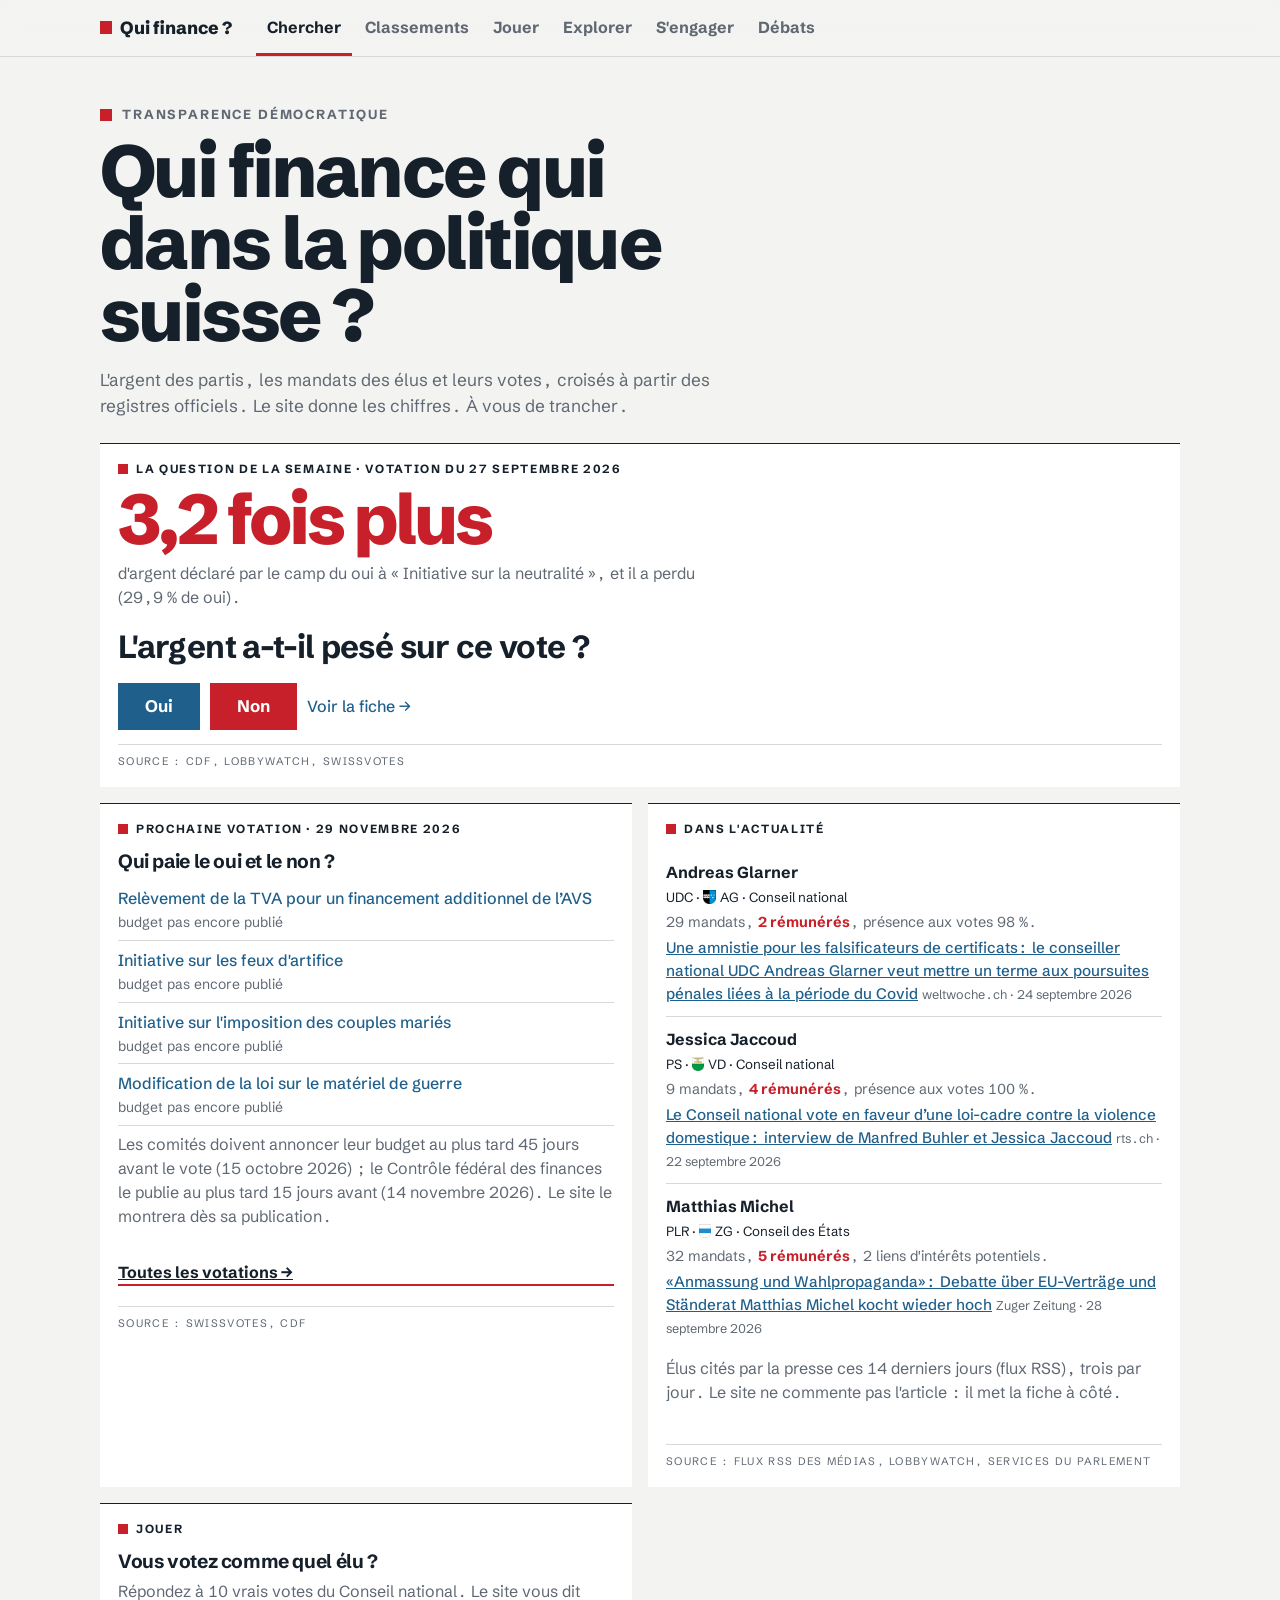
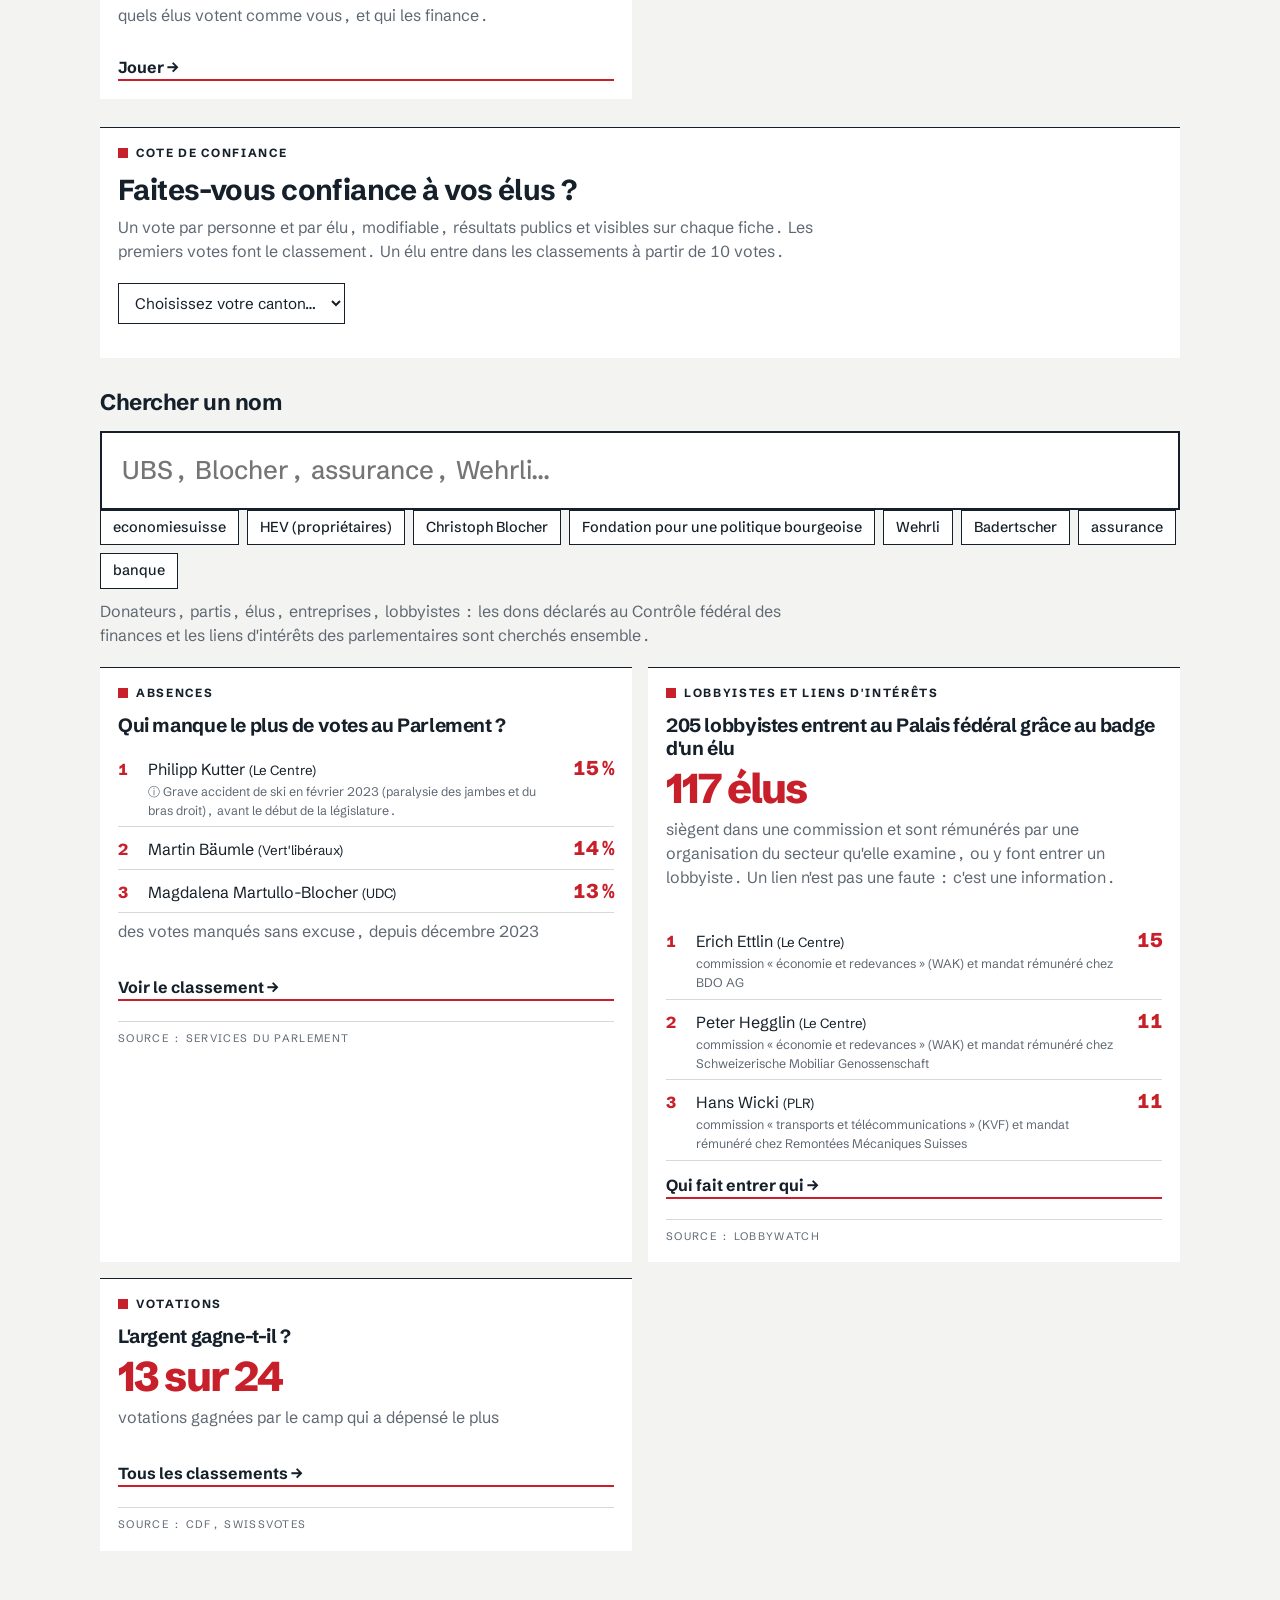
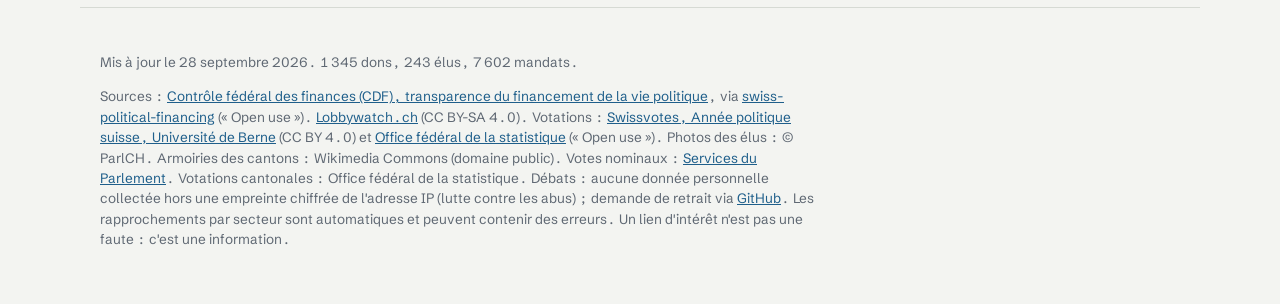
==== commit 6dadd039: "Design : navigation soulignée de rouge, sous-nav et filtres en filets, étiquettes carrées, fiches en" ====
--- a/site/index.html
+++ b/site/index.html
@@ -9,7 +9,7 @@
 <link rel="preconnect" href="https://fonts.googleapis.com">
 <link rel="preconnect" href="https://fonts.gstatic.com" crossorigin>
 <link href="https://fonts.googleapis.com/css2?family=Schibsted+Grotesk:wght@400;500;700;800&family=Archivo:wght@500;700;800&display=swap" rel="stylesheet">
-<link rel="stylesheet" href="style.css">
+<link rel="stylesheet" href="style.css?v=dev">
 </head>
 <body>
 <header class="top">
@@ -194,6 +194,6 @@
   <p>Sources : <a href="https://politikfinanzierung.efk.admin.ch">Contrôle fédéral des finances (CDF), transparence du financement de la vie politique</a>, via <a href="https://github.com/lgnbhl/swiss-political-financing">swiss-political-financing</a> (« Open use »). <a href="https://lobbywatch.ch">Lobbywatch.ch</a> (CC BY-SA 4.0). Votations : <a href="https://swissvotes.ch">Swissvotes, Année politique suisse, Université de Berne</a> (CC BY 4.0) et <a href="https://www.bfs.admin.ch">Office fédéral de la statistique</a> (« Open use »). Photos des élus : © ParlCH. Armoiries des cantons : Wikimedia Commons (domaine public). Votes nominaux : <a href="https://ws.parlament.ch/odata.svc">Services du Parlement</a>. Votations cantonales : Office fédéral de la statistique. Débats : aucune donnée personnelle collectée hors une empreinte chiffrée de l'adresse IP (lutte contre les abus) ; demande de retrait via <a href="https://github.com/dowdow27/qui-finance/issues">GitHub</a>. Les rapprochements par secteur sont automatiques et peuvent contenir des erreurs. Un lien d'intérêt n'est pas une faute : c'est une information.</p>
 </footer>
 <script src="config.js"></script>
-<script src="app.js" defer></script>
+<script src="app.js?v=dev" defer></script>
 </body>
 </html>
--- a/site/style.css
+++ b/site/style.css
@@ -53,27 +53,28 @@
 }
 .top-inner { display: flex; align-items: center; gap: 24px; min-height: 56px; }
 .brand { font-weight: 800; font-size: 1.1rem; color: var(--ink); text-decoration: none; white-space: nowrap; }
-.brand::before { content: ""; display: inline-block; width: .7em; height: .7em; margin-right: .4em;
-  background: linear-gradient(90deg, var(--money) 50%, var(--infl) 50%); border-radius: 2px; }
-.tabs { display: flex; gap: 4px; overflow-x: auto; scrollbar-width: none; }
-.tabs a { padding: 8px 12px; border-radius: 999px; color: var(--muted); text-decoration: none; white-space: nowrap; font-weight: 500; }
-.tabs a[aria-current="page"] { background: var(--ink); color: var(--paper); }
-.subnav { display: flex; flex-wrap: wrap; align-items: center; gap: 8px; margin: 24px 0 -18px; padding: 10px 12px; border-radius: var(--radius-l); background: var(--infl-soft); border-left: 5px solid var(--infl); }
-.subnav-label { font-size: .8rem; font-weight: 700; letter-spacing: .1em; text-transform: uppercase; color: var(--infl); margin-right: 4px; }
-.subnav a { font-size: .95rem; font-weight: 700; padding: 7px 16px; border-radius: 999px; border: 2px solid var(--infl); background: var(--card); color: var(--infl); text-decoration: none; }
-.subnav a:hover { background: var(--infl); color: var(--card); }
-.subnav a.on { background: var(--infl); color: var(--card); }
+.brand::before { content: ""; display: inline-block; width: .7em; height: .7em; margin-right: .45em; background: var(--money); }
+.tabs { display: flex; gap: 2px; overflow-x: auto; scrollbar-width: none; align-self: stretch; }
+.tabs a { display: flex; align-items: center; padding: 0 11px; color: var(--muted); text-decoration: none; white-space: nowrap; font-weight: 700; border-bottom: 3px solid transparent; }
+.tabs a:hover { color: var(--ink); }
+.tabs a[aria-current="page"] { color: var(--ink); border-bottom-color: var(--money); }
+.subnav { display: flex; flex-wrap: wrap; align-items: baseline; gap: 4px 20px; margin: 28px 0 -18px; padding: 10px 0 0; border-top: 2px solid var(--ink); }
+.subnav-label { font-size: .74rem; font-weight: 700; letter-spacing: .14em; text-transform: uppercase; color: var(--ink); margin-right: 4px; display: inline-flex; align-items: center; gap: 8px; }
+.subnav-label::before { content: ""; display: inline-block; width: 10px; height: 10px; background: var(--money); }
+.subnav a { font-size: 1rem; font-weight: 700; padding: 2px 0 4px; color: var(--muted); text-decoration: none; border-bottom: 3px solid transparent; }
+.subnav a:hover { color: var(--ink); }
+.subnav a.on { color: var(--ink); border-bottom-color: var(--money); }
 /* Filtres : un choix visible, pas un détail */
-#tab-dons .filters, #tab-votations .filters, #tab-parlement .filters, #tab-reseaux .filters, #tab-absences .filters, #tab-lobbyistes .filters, #tab-tendances .filters { align-items: center; padding: 10px 12px; border-radius: var(--radius-s); background: var(--card); border: 1px dashed var(--infl); }
-#tab-dons .filters::before, #tab-votations .filters::before, #tab-parlement .filters::before, #tab-reseaux .filters::before, #tab-absences .filters::before, #tab-lobbyistes .filters::before, #tab-tendances .filters::before { content: "Filtrer"; font-size: .8rem; font-weight: 700; letter-spacing: .1em; text-transform: uppercase; color: var(--infl); }
+#tab-dons .filters, #tab-votations .filters, #tab-parlement .filters, #tab-reseaux .filters, #tab-absences .filters, #tab-lobbyistes .filters, #tab-tendances .filters { align-items: center; padding: 10px 0; border-top: 1px solid var(--ink); border-bottom: 1px solid var(--rule); }
+#tab-dons .filters::before, #tab-votations .filters::before, #tab-parlement .filters::before, #tab-reseaux .filters::before, #tab-absences .filters::before, #tab-lobbyistes .filters::before, #tab-tendances .filters::before { content: "Filtrer"; font-size: .74rem; font-weight: 700; letter-spacing: .14em; text-transform: uppercase; color: var(--ink); }
 .filters[hidden] { display: none; }
 #tab-votations .filters.level { border: 0; padding: 0; margin-bottom: 8px; }
 #tab-votations .filters.level::before { content: "Niveau"; }
-#tab-dons .filters select, #tab-votations .filters select, #tab-parlement .filters select, #tab-reseaux .filters select, #tab-absences .filters select, #tab-lobbyistes .filters select, #tab-tendances .filters select { border: 2px solid var(--infl); font-weight: 500; }
+#tab-dons .filters select, #tab-votations .filters select, #tab-parlement .filters select, #tab-reseaux .filters select, #tab-absences .filters select, #tab-lobbyistes .filters select, #tab-tendances .filters select { border: 1px solid var(--ink); font-weight: 700; }
 
 /* Accueil */
 .eyebrow { margin: 48px 0 0; font-size: .82rem; font-weight: 700; letter-spacing: .14em; text-transform: uppercase; color: var(--muted); }
-.eyebrow::before { content: ""; display: inline-block; width: 18px; height: 3px; margin: 0 8px 3px 0; vertical-align: middle; background: linear-gradient(90deg, var(--money) 50%, var(--infl) 50%); }
+.eyebrow::before { content: ""; display: inline-block; width: 12px; height: 12px; margin: 0 10px 2px 0; vertical-align: middle; background: var(--money); }
 .hero { font-size: clamp(2.2rem, 7vw, 4.6rem); line-height: .98; letter-spacing: -.035em; font-weight: 800; margin: 10px 0 16px; max-width: 15ch; }
 .lede { color: var(--muted); max-width: 62ch; font-size: 1.08rem; margin: 0 0 24px; }
 .h-search { margin: 8px 0 12px; font-size: 1.4rem; }
@@ -131,7 +132,7 @@
   background: var(--card); color: var(--ink);
 }
 .chips { display: flex; flex-wrap: wrap; gap: 8px; margin: 14px 0 32px; }
-.chip { font: inherit; font-size: .9rem; padding: 6px 12px; border-radius: 999px; border: 1px solid var(--rule); background: var(--card); color: var(--ink); cursor: pointer; }
+.chip { font: inherit; font-size: .9rem; font-weight: 500; padding: 6px 12px; border: 1px solid var(--ink); background: var(--card); color: var(--ink); cursor: pointer; }
 .chip:hover { border-color: var(--ink); }
 
 h2 { font-size: clamp(1.6rem, 4vw, 2.2rem); letter-spacing: -.02em; margin: 40px 0 8px; }
@@ -161,8 +162,8 @@
 /* Filtres */
 .filters { display: flex; flex-wrap: wrap; gap: 10px; margin: 0 0 16px; }
 .filters input, .filters select {
-  font: inherit; font-size: .95rem; padding: 9px 12px; border-radius: var(--radius-s);
-  border: 1px solid var(--rule); background: var(--card); color: var(--ink); min-width: 0;
+  font: inherit; font-size: .95rem; padding: 9px 12px;
+  border: 1px solid var(--ink); background: var(--card); color: var(--ink); min-width: 0;
 }
 .filters input[type="search"] { flex: 1 1 220px; }
 .filters select { flex: 0 1 auto; max-width: 100%; }
@@ -185,7 +186,7 @@
 td.num, th.num { text-align: right; white-space: nowrap; }
 tr.click { cursor: pointer; }
 tr.click:hover td { background: color-mix(in srgb, var(--infl-soft) 55%, transparent); }
-.tag { display: inline-block; font-size: .78rem; padding: 1px 7px; border-radius: 999px; background: var(--paper); border: 1px solid var(--rule); white-space: nowrap; }
+.tag { display: inline-block; font-size: .7rem; font-weight: 700; letter-spacing: .06em; text-transform: uppercase; padding: 2px 7px; background: var(--paper); border: 1px solid var(--rule); white-space: nowrap; }
 .tag.pour { background: var(--infl-soft); border-color: transparent; }
 .tag.contre { background: var(--money-soft); border-color: transparent; }
 .tag.paid { background: var(--money-soft); border-color: transparent; }
@@ -209,6 +210,7 @@
 .fill.i2 { background: color-mix(in srgb, var(--infl) 35%, var(--paper)); }
 .fill.f-G { background: var(--f-G); } .fill.f-S { background: var(--f-S); } .fill.f-GL { background: var(--f-GL); } .fill.f-ME { background: var(--f-ME); } .fill.f-RL { background: var(--f-RL); } .fill.f-V { background: var(--f-V); } .fill.f-X { background: var(--f-X); }
 .cl-parti { margin: 0 0 14px; padding: 0 0 12px; border-bottom: 1px solid var(--rule); }
+.stamp { font-size: .68rem; letter-spacing: .12em; text-transform: uppercase; color: var(--muted); border-top: 1px solid var(--rule); padding-top: 8px; margin: 14px 0 0; }
 .card h3 a.anchor { color: inherit; text-decoration: none; }
 .card h3 a.anchor:hover { text-decoration: underline; }
 .bar .val { font-weight: 700; white-space: nowrap; min-width: 5ch; text-align: right; }
@@ -234,7 +236,7 @@
 .vote-row:hover { border-color: var(--ink); }
 .vote-row .sub { color: var(--muted); font-size: .9rem; }
 .vr-head { display: flex; justify-content: space-between; align-items: baseline; gap: 12px; }
-.pill { display: inline-block; font-size: .8rem; font-weight: 700; padding: 2px 9px; border-radius: 999px; white-space: nowrap; background: var(--paper); border: 1px solid var(--rule); }
+.pill { display: inline-block; font-size: .72rem; font-weight: 700; letter-spacing: .08em; text-transform: uppercase; padding: 3px 9px; white-space: nowrap; background: var(--paper); border: 1px solid var(--ink); }
 .pill.yes { background: var(--infl); border-color: var(--infl); color: var(--card); }
 .pill.no { background: var(--money); border-color: var(--money); color: var(--card); }
 .yesno { position: relative; display: block; height: 10px; border-radius: 3px; background: var(--money-soft); overflow: hidden; }
@@ -341,6 +343,7 @@
 .une-card h3 { font-size: 1.2rem; line-height: 1.2; margin: 0; letter-spacing: -.02em; }
 .une-card .big { margin: 2px 0; font-size: 2.6rem; }
 .coa { display: inline-block; vertical-align: -.2em; margin-right: .3em; object-fit: contain; }
+.card .elu-card-head img.coa, .elu-card-head img.coa, .who img.coa, .portrait img.coa { width: auto; height: 1.1em; min-width: 0; border-radius: 0; object-position: center; flex: none; }
 .summary .coa, .filters .coa { vertical-align: middle; margin-right: .5em; }
 .ct .coa { margin-right: 3px; vertical-align: -2px; }
 .eyebrow-s { margin: 0 0 6px; font-size: .74rem; font-weight: 700; letter-spacing: .14em; text-transform: uppercase; color: var(--ink); display: flex; align-items: center; gap: 8px; }
@@ -409,7 +412,7 @@
 .sheet-back { position: absolute; inset: 0; background: rgba(10, 15, 20, .45); }
 .sheet-panel {
   position: absolute; right: 0; top: 0; bottom: 0; width: min(640px, 100%); overflow-y: auto;
-  background: var(--paper); padding: calc(env(safe-area-inset-top, 0px) + 20px) 22px calc(env(safe-area-inset-bottom, 0px) + 28px);
+  background: var(--card); padding: calc(env(safe-area-inset-top, 0px) + 20px) 22px calc(env(safe-area-inset-bottom, 0px) + 28px);
   box-shadow: -8px 0 30px rgba(0, 0, 0, .18);
 }
 .sheet-panel h2 { margin: 8px 0 4px; padding-right: 40px; }
@@ -417,7 +420,10 @@
 .kpis { display: flex; flex-wrap: wrap; gap: 18px; margin: 16px 0 22px; }
 .kpi b { display: block; font-size: 1.6rem; font-weight: 800; letter-spacing: -.04em; line-height: 1.1; }
 .kpi span { color: var(--muted); font-size: .85rem; }
-.sheet-panel section { margin: 0 0 22px; }
+.sheet-panel section { margin: 0 0 24px; }
+.sheet-panel section > h3 { font-size: .74rem; font-weight: 700; letter-spacing: .14em; text-transform: uppercase; color: var(--ink); border-top: 1px solid var(--ink); padding-top: 8px; margin: 0 0 10px; }
+.sheet-panel h2 { letter-spacing: -.03em; }
+.fiche-debats .hypo { background: var(--paper); }
 .list { list-style: none; margin: 0; padding: 0; }
 .list li { padding: 9px 0; border-bottom: 1px solid var(--rule); display: grid; grid-template-columns: 1fr auto; gap: 2px 12px; }
 .list li .sub { grid-column: 1 / -1; color: var(--muted); font-size: .87rem; }
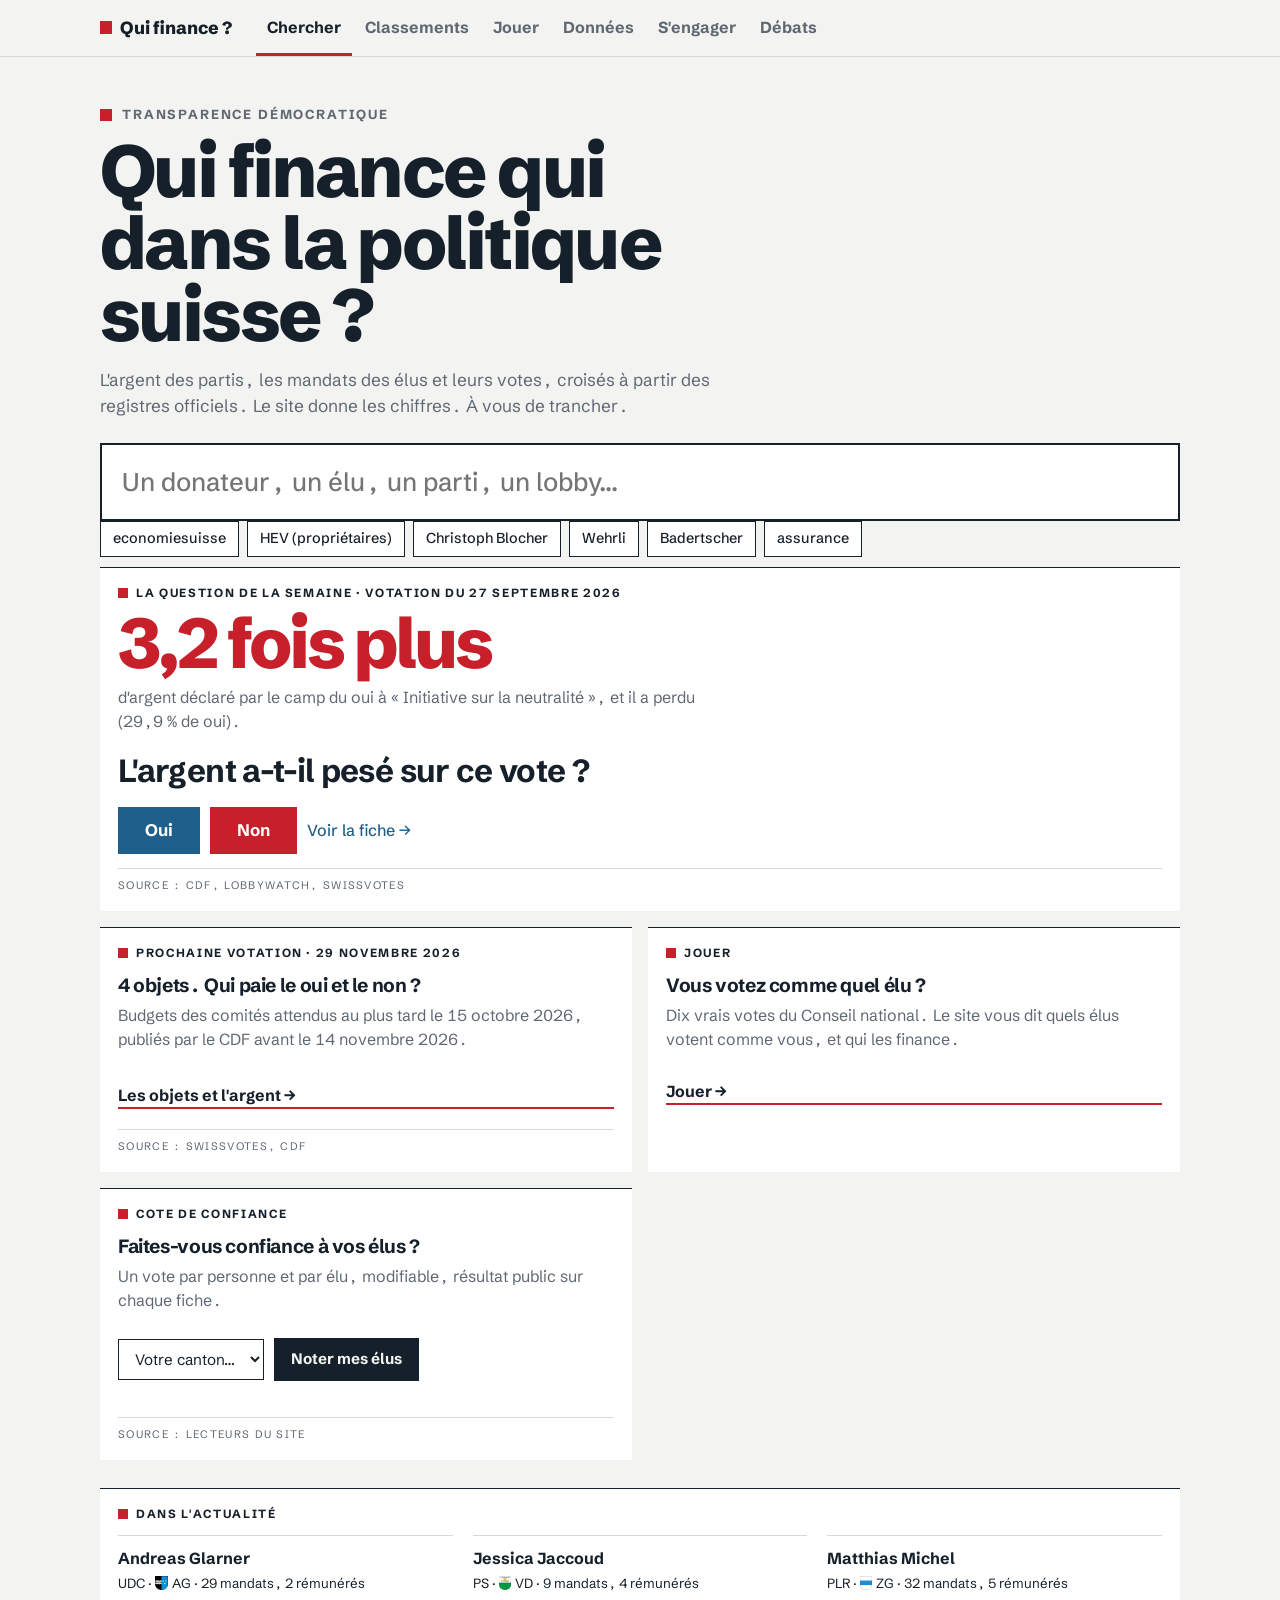
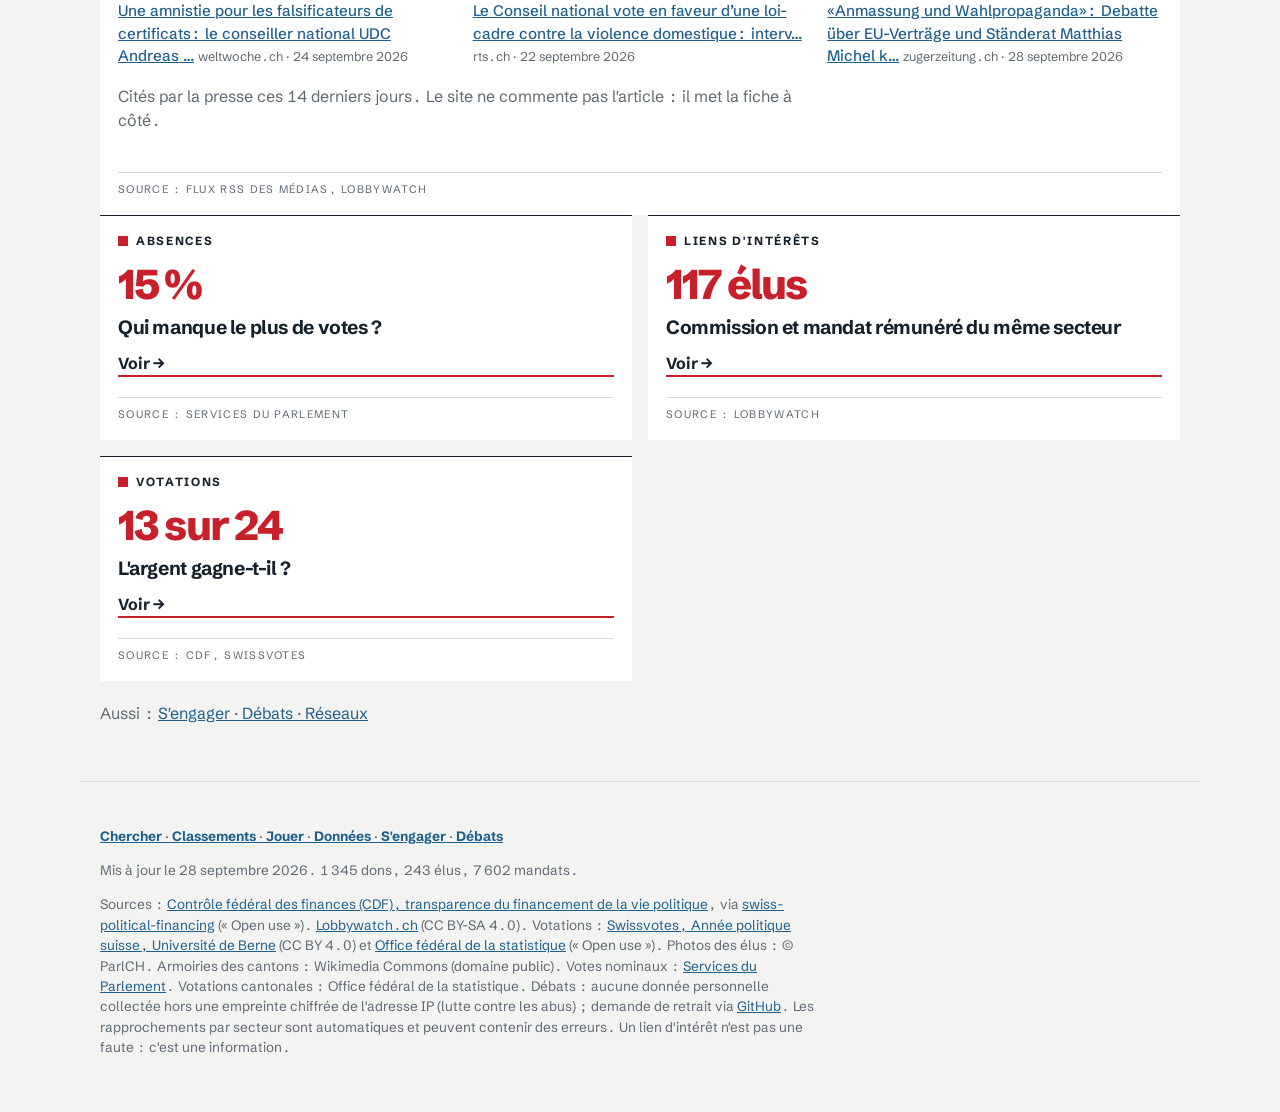
==== commit ce307eeb: "UX 1 : home compacte (recherche en tête, entrées courtes, tuiles À la une), question suivante, retou" ====
--- a/site/index.html
+++ b/site/index.html
@@ -19,9 +19,9 @@
       <a href="#chercher" data-tab="chercher">Chercher</a>
       <a href="#tendances" data-tab="tendances" data-group="tendances absences lobbyistes">Classements</a>
       <a href="#jouer" data-tab="jouer">Jouer</a>
-      <a href="#dons" data-tab="dons" data-group="dons votations parlement reseaux nouveautes">Explorer</a>
-      <a href="#engager" data-tab="engager">S'engager</a>
-      <a href="#debats" data-tab="debats">Débats</a>
+      <a href="#dons" data-tab="dons" data-group="dons votations parlement reseaux nouveautes">Données</a>
+      <a href="#engager" data-tab="engager" class="sec">S'engager</a>
+      <a href="#debats" data-tab="debats" class="sec">Débats</a>
     </nav>
   </div>
 </header>
@@ -31,27 +31,26 @@
     <p class="eyebrow">Transparence démocratique</p>
     <h1 class="hero">Qui finance qui<br>dans la politique suisse ?</h1>
     <p class="lede">L'argent des partis, les mandats des élus et leurs votes, croisés à partir des registres officiels. Le site donne les chiffres. À vous de trancher.</p>
+    <label class="search-big">
+      <span class="sr">Recherche</span>
+      <input id="q" type="search" placeholder="Un donateur, un élu, un parti, un lobby…" autocomplete="off">
+    </label>
+    <div class="chips row" id="suggest"></div>
+    <div id="results"></div>
     <section class="card qsem" id="qsem" aria-label="La question de la semaine"><p class="note">Chargement…</p></section>
     <div class="grid home-grid">
       <div id="prochaine"></div>
-      <div id="spot"></div>
-      <a class="card une-card promo-card" href="#jouer:match"><p class="eyebrow-s">Jouer</p><h3>Vous votez comme quel élu ?</h3><p class="note">Répondez à 10 vrais votes du Conseil national. Le site vous dit quels élus votent comme vous, et qui les finance.</p><span class="go">Jouer →</span></a>
+      <a class="card une-card promo-card" href="#jouer:match"><p class="eyebrow-s">Jouer</p><h3>Vous votez comme quel élu ?</h3><p class="note">Dix vrais votes du Conseil national. Le site vous dit quels élus votent comme vous, et qui les finance.</p><span class="go">Jouer →</span></a>
+      <section class="card une-card conf" id="conf" aria-label="Cote de confiance"><p class="note">Chargement…</p></section>
     </div>
-    <section class="card conf" id="conf" aria-label="Cote de confiance"><p class="note">Chargement…</p></section>
-    <h2 class="h-search">Chercher un nom</h2>
-    <label class="search-big">
-      <span class="sr">Recherche</span>
-      <input id="q" type="search" placeholder="UBS, Blocher, assurance, Wehrli…" autocomplete="off">
-    </label>
-    <div class="chips" id="suggest"></div>
-    <div id="results"></div>
-    <p class="note">Donateurs, partis, élus, entreprises, lobbyistes : les dons déclarés au Contrôle fédéral des finances et les liens d'intérêts des parlementaires sont cherchés ensemble.</p>
+    <div id="spot"></div>
     <div class="grid une" id="une"></div>
+    <p class="note more-links">Aussi : <a href="#engager">S'engager</a><a href="#debats">Débats</a><a href="#nouveautes">Nouveautés</a><a href="#reseaux">Réseaux</a></p>
     <p class="note" id="news-line" hidden></p>
   </section>
 
   <section id="tab-dons" class="tab" hidden>
-    <nav class="subnav" aria-label="Explorer"><span class="subnav-label">Explorer :</span><a href="#dons">Dons</a><a href="#votations">Votations</a><a href="#parlement">Parlement</a><a href="#reseaux">Réseaux</a><a href="#nouveautes" class="if-news">Nouveautés</a></nav>
+    <nav class="subnav" aria-label="Données"><span class="subnav-label">Données :</span><a href="#dons">Dons</a><a href="#votations">Votations</a><a href="#parlement">Parlement</a><a href="#reseaux">Réseaux</a><a href="#nouveautes" class="if-news">Nouveautés</a></nav>
     <h2>Dons déclarés</h2>
     <p class="note">Dons de plus de 15 000 CHF aux partis et de toute taille aux campagnes de plus de 50 000 CHF. Pour chaque campagne, seul le décompte final est retenu (ou le budget s'il n'est pas encore publié), pour ne pas compter deux fois les mêmes francs.</p>
     <div class="filters" id="f-dons"></div>
@@ -61,7 +60,7 @@
   </section>
 
   <section id="tab-votations" class="tab" hidden>
-    <nav class="subnav" aria-label="Explorer"><span class="subnav-label">Explorer :</span><a href="#dons">Dons</a><a href="#votations">Votations</a><a href="#parlement">Parlement</a><a href="#reseaux">Réseaux</a><a href="#nouveautes" class="if-news">Nouveautés</a></nav>
+    <nav class="subnav" aria-label="Données"><span class="subnav-label">Données :</span><a href="#dons">Dons</a><a href="#votations">Votations</a><a href="#parlement">Parlement</a><a href="#reseaux">Réseaux</a><a href="#nouveautes" class="if-news">Nouveautés</a></nav>
     <h2>Votations</h2>
     <p class="note">Tous les objets soumis au peuple depuis 2023. Fédéral : résultat par canton, mots d'ordre, vote final du Conseil national et argent déclaré par les comités de chaque camp (obligatoire depuis le 23 octobre 2023, pour les campagnes de plus de 50 000 CHF). Cantonal : résultat par commune.</p>
     <div class="filters level"><select id="fv-niveau" aria-label="Niveau"><option value="federal">Votations fédérales</option><option value="cantonal">Votations cantonales</option></select></div>
@@ -72,7 +71,7 @@
   </section>
 
   <section id="tab-parlement" class="tab" hidden>
-    <nav class="subnav" aria-label="Explorer"><span class="subnav-label">Explorer :</span><a href="#dons">Dons</a><a href="#votations">Votations</a><a href="#parlement">Parlement</a><a href="#reseaux">Réseaux</a><a href="#nouveautes" class="if-news">Nouveautés</a></nav>
+    <nav class="subnav" aria-label="Données"><span class="subnav-label">Données :</span><a href="#dons">Dons</a><a href="#votations">Votations</a><a href="#parlement">Parlement</a><a href="#reseaux">Réseaux</a><a href="#nouveautes" class="if-news">Nouveautés</a></nav>
     <h2>Composition du Parlement</h2>
     <p class="note">Sièges par groupe parlementaire. Les petits partis siègent dans le groupe d'un grand parti (par exemple le MCG et la Lega avec l'UDC). Cliquez un siège pour ouvrir la fiche de l'élu.</p>
     <div class="grid" id="hemis"></div>
@@ -95,7 +94,7 @@
   </section>
 
   <section id="tab-absences" class="tab" hidden>
-    <nav class="subnav" aria-label="Classements"><span class="subnav-label">Classements :</span><a href="#tendances">Tous les classements</a><a href="#absences">Absences</a><a href="#lobbyistes">Lobbyistes</a></nav>
+    <nav class="subnav" aria-label="Classements"><span class="subnav-label">Classements :</span><a href="#tendances">Tous</a><a href="#absences">Absences</a><a href="#lobbyistes">Lobbyistes</a></nav>
     <h2>Qui manque le plus de votes ?</h2>
     <p class="note">Tous les votes nominaux du Conseil national depuis décembre 2023. <b>Excusé</b> : absence annoncée pour maladie, accident, maternité ou paternité, ou mission officielle (art. 57 al. 4 de la loi sur le Parlement). <b>Non excusé</b> : l'élu n'a pas pris part au vote sans excuse enregistrée. Les données ne disent pas pourquoi : une absence peut avoir une raison légitime. Le Conseil des États ne publie pas ses votes nominaux sous cette forme.</p>
     <div class="filters" id="f-abs"></div>
@@ -104,7 +103,7 @@
   </section>
 
   <section id="tab-lobbyistes" class="tab" hidden>
-    <nav class="subnav" aria-label="Classements"><span class="subnav-label">Classements :</span><a href="#tendances">Tous les classements</a><a href="#absences">Absences</a><a href="#lobbyistes">Lobbyistes</a></nav>
+    <nav class="subnav" aria-label="Classements"><span class="subnav-label">Classements :</span><a href="#tendances">Tous</a><a href="#absences">Absences</a><a href="#lobbyistes">Lobbyistes</a></nav>
     <h2>Qui fait entrer qui au Palais fédéral ?</h2>
     <p class="note">Chaque parlementaire peut donner deux badges d'accès permanents au Palais fédéral. Beaucoup vont à des représentants d'intérêts (lobbyistes), qui peuvent alors circuler librement dans les couloirs du Parlement. Source : registre des accès, via Lobbywatch.</p>
     <div class="kpis" id="k-lob"></div>
@@ -113,7 +112,7 @@
   </section>
 
   <section id="tab-reseaux" class="tab" hidden>
-    <nav class="subnav" aria-label="Explorer"><span class="subnav-label">Explorer :</span><a href="#dons">Dons</a><a href="#votations">Votations</a><a href="#parlement">Parlement</a><a href="#reseaux">Réseaux</a><a href="#nouveautes" class="if-news">Nouveautés</a></nav>
+    <nav class="subnav" aria-label="Données"><span class="subnav-label">Données :</span><a href="#dons">Dons</a><a href="#votations">Votations</a><a href="#parlement">Parlement</a><a href="#reseaux">Réseaux</a><a href="#nouveautes" class="if-news">Nouveautés</a></nav>
     <h2>Qui est lié à qui ?</h2>
     <p class="note">La carte des liens entre élus et organisations : chaque trait est un mandat déclaré (Lobbywatch), en rouge s'il est rémunéré ; en pointillé, un élu qui donne son badge d'accès au Palais fédéral à un lobbyiste de l'organisation. Les bulles liées se regroupent : les « clans » apparaissent d'eux-mêmes.</p>
     <div class="filters" id="f-net"></div>
@@ -121,7 +120,7 @@
   </section>
 
   <section id="tab-tendances" class="tab" hidden>
-    <nav class="subnav" aria-label="Classements"><span class="subnav-label">Classements :</span><a href="#tendances">Tous les classements</a><a href="#absences">Absences</a><a href="#lobbyistes">Lobbyistes</a></nav>
+    <nav class="subnav" aria-label="Classements"><span class="subnav-label">Classements :</span><a href="#tendances">Tous</a><a href="#absences">Absences</a><a href="#lobbyistes">Lobbyistes</a></nav>
     <h2>Classements</h2>
     <p class="note">Les chiffres qui font parler, calculés à partir des registres. Chaque ligne renvoie à sa fiche, avec les précautions de lecture.</p>
     <div class="grid" id="classements"></div>
@@ -172,7 +171,7 @@
   </section>
 
   <section id="tab-nouveautes" class="tab" hidden>
-    <nav class="subnav" aria-label="Explorer"><span class="subnav-label">Explorer :</span><a href="#dons">Dons</a><a href="#votations">Votations</a><a href="#parlement">Parlement</a><a href="#reseaux">Réseaux</a><a href="#nouveautes" class="if-news">Nouveautés</a></nav>
+    <nav class="subnav" aria-label="Données"><span class="subnav-label">Données :</span><a href="#dons">Dons</a><a href="#votations">Votations</a><a href="#parlement">Parlement</a><a href="#reseaux">Réseaux</a><a href="#nouveautes" class="if-news">Nouveautés</a></nav>
     <h2>Nouveautés</h2>
     <p class="note">Ce qui a changé à chaque mise à jour hebdomadaire : nouveaux dons publiés, nouveaux mandats, mandats terminés.</p>
     <div id="news"></div>
@@ -190,6 +189,7 @@
 <div id="ts-box" class="ts-box" aria-live="polite"></div>
 
 <footer class="foot wrap">
+  <p class="foot-nav"><a href="#chercher">Chercher</a><a href="#tendances">Classements</a><a href="#jouer">Jouer</a><a href="#dons">Données</a><a href="#engager">S'engager</a><a href="#debats">Débats</a><a href="#nouveautes">Nouveautés</a></p>
   <p id="status"></p>
   <p>Sources : <a href="https://politikfinanzierung.efk.admin.ch">Contrôle fédéral des finances (CDF), transparence du financement de la vie politique</a>, via <a href="https://github.com/lgnbhl/swiss-political-financing">swiss-political-financing</a> (« Open use »). <a href="https://lobbywatch.ch">Lobbywatch.ch</a> (CC BY-SA 4.0). Votations : <a href="https://swissvotes.ch">Swissvotes, Année politique suisse, Université de Berne</a> (CC BY 4.0) et <a href="https://www.bfs.admin.ch">Office fédéral de la statistique</a> (« Open use »). Photos des élus : © ParlCH. Armoiries des cantons : Wikimedia Commons (domaine public). Votes nominaux : <a href="https://ws.parlament.ch/odata.svc">Services du Parlement</a>. Votations cantonales : Office fédéral de la statistique. Débats : aucune donnée personnelle collectée hors une empreinte chiffrée de l'adresse IP (lutte contre les abus) ; demande de retrait via <a href="https://github.com/dowdow27/qui-finance/issues">GitHub</a>. Les rapprochements par secteur sont automatiques et peuvent contenir des erreurs. Un lien d'intérêt n'est pas une faute : c'est une information.</p>
 </footer>
--- a/site/style.css
+++ b/site/style.css
@@ -77,7 +77,12 @@
 .eyebrow::before { content: ""; display: inline-block; width: 12px; height: 12px; margin: 0 10px 2px 0; vertical-align: middle; background: var(--money); }
 .hero { font-size: clamp(2.2rem, 7vw, 4.6rem); line-height: .98; letter-spacing: -.035em; font-weight: 800; margin: 10px 0 16px; max-width: 15ch; }
 .lede { color: var(--muted); max-width: 62ch; font-size: 1.08rem; margin: 0 0 24px; }
-.h-search { margin: 8px 0 12px; font-size: 1.4rem; }
+.search-big { display: block; }
+.search-big input { padding: 14px 18px; font-size: clamp(1.05rem, 3vw, 1.3rem); }
+.more-links { margin: 20px 0 0; }
+.foot-nav { font-weight: 700; }
+.more-links a + a::before, .foot-nav a + a::before { content: " · "; color: var(--muted); font-weight: 400; }
+.une-card .big + h3 { margin-top: 2px; }
 
 /* La question de la semaine et la prochaine votation */
 .qsem { border-top: 2px solid var(--ink); margin: 0 0 16px; padding: 18px 22px 20px; }
@@ -97,9 +102,9 @@
 .promo-card .go { margin-top: 2px; }
 .home-grid { grid-template-columns: repeat(auto-fit, minmax(min(100%, 300px), 1fr)); }
 /* Cote de confiance */
-.conf { border-top: 2px solid var(--ink); margin: 0 0 28px; padding: 18px 22px 20px; }
-.conf .qs-q { margin: 6px 0 4px; font-size: clamp(1.3rem, 3.4vw, 1.8rem); }
-.conf-filters { margin: 12px 0; }
+.conf-filters { margin: 8px 0 4px; align-items: center; }
+.conf-filters .btn { text-decoration: none; }
+.conf-grid .hint { margin: 10px 0 6px; }
 .conf-list { list-style: none; margin: 0 0 12px; padding: 0; }
 .conf-list li { display: grid; grid-template-columns: minmax(180px, 1fr) auto; align-items: center; gap: 8px 16px; padding: 8px 0; border-bottom: 1px solid var(--rule); }
 .conf-list .elu-card-head img { width: 44px; height: 44px; }
@@ -118,11 +123,10 @@
 .parti-card h3 { display: flex; justify-content: space-between; align-items: baseline; gap: 8px; }
 .parti-card .answers { margin: 4px 0 8px; }
 .parti-card .btn { text-decoration: none; }
-.spot-list { list-style: none; margin: 0; padding: 0; }
-.spot-row { padding: 10px 0; border-bottom: 1px solid var(--rule); display: grid; gap: 4px; }
-.spot-row:last-child { border-bottom: 0; }
+.spot-list { list-style: none; margin: 0; padding: 0; display: grid; grid-template-columns: repeat(auto-fit, minmax(min(100%, 260px), 1fr)); gap: 0 20px; }
+.spot-row { padding: 10px 0; border-top: 1px solid var(--rule); display: grid; gap: 6px; align-content: start; }
 .spot .elu-card-head { gap: 10px; }
-.spot .elu-card-head img { width: 44px; height: 44px; }
+.spot .elu-card-head img { width: 36px; height: 36px; }
 .spot-kpi { margin: 0; font-size: .9rem; color: var(--muted); }
 .spot-art { margin: 0; font-size: .95rem; }
 .spot-art a { font-weight: 500; }
@@ -132,6 +136,8 @@
   background: var(--card); color: var(--ink);
 }
 .chips { display: flex; flex-wrap: wrap; gap: 8px; margin: 14px 0 32px; }
+.chips.row { flex-wrap: nowrap; overflow-x: auto; scrollbar-width: none; margin: 10px 0 24px; }
+.chips.row .chip { flex: none; }
 .chip { font: inherit; font-size: .9rem; font-weight: 500; padding: 6px 12px; border: 1px solid var(--ink); background: var(--card); color: var(--ink); cursor: pointer; }
 .chip:hover { border-color: var(--ink); }
 
@@ -437,8 +443,9 @@
 
 @media (max-width: 640px) {
   .top-inner { gap: 10px; }
-  .hero { font-size: 2rem; }
-  .lede { font-size: 1rem; margin-bottom: 16px; }
+  .tabs a.sec { display: none; }
+  .hero { font-size: 1.9rem; margin-bottom: 14px; }
+  .lede { display: none; }
   .brand { font-size: 1rem; }
   .eyebrow { margin-top: 28px; }
   th, td { padding: 8px 9px; }
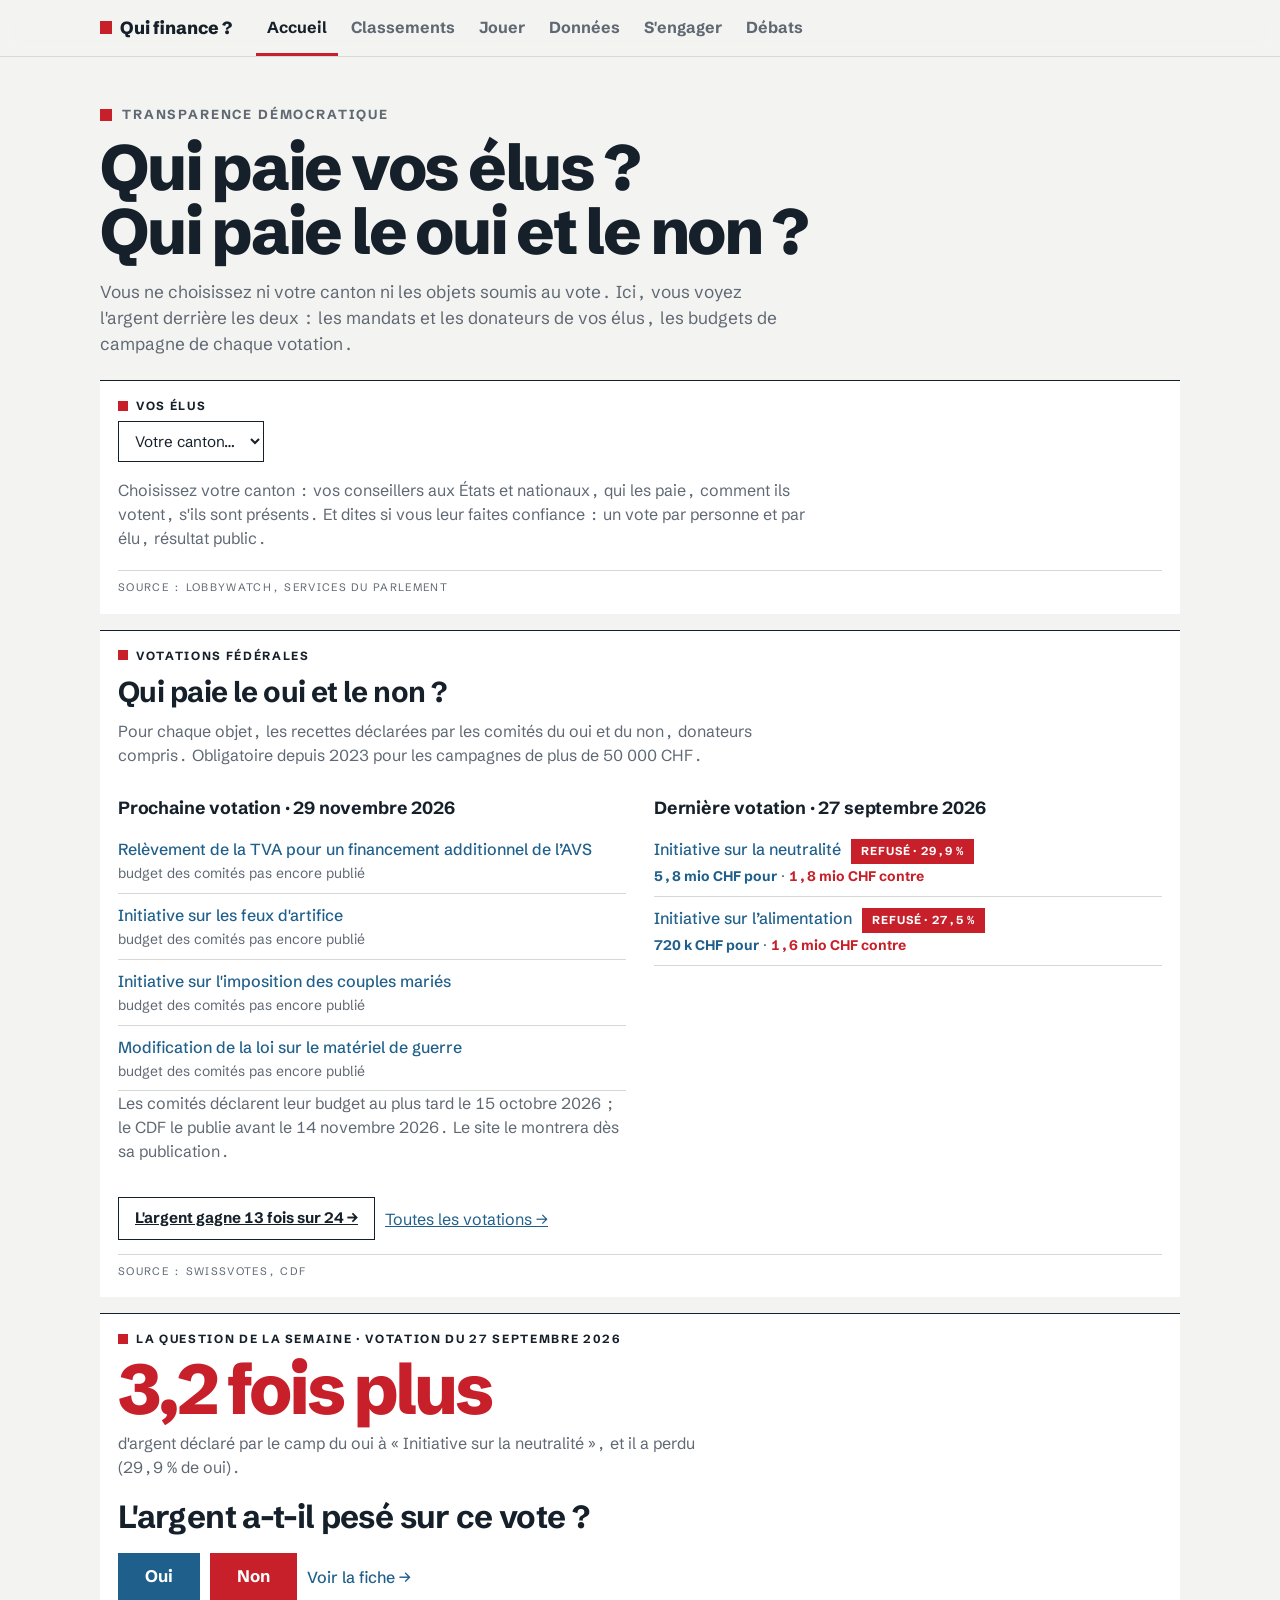
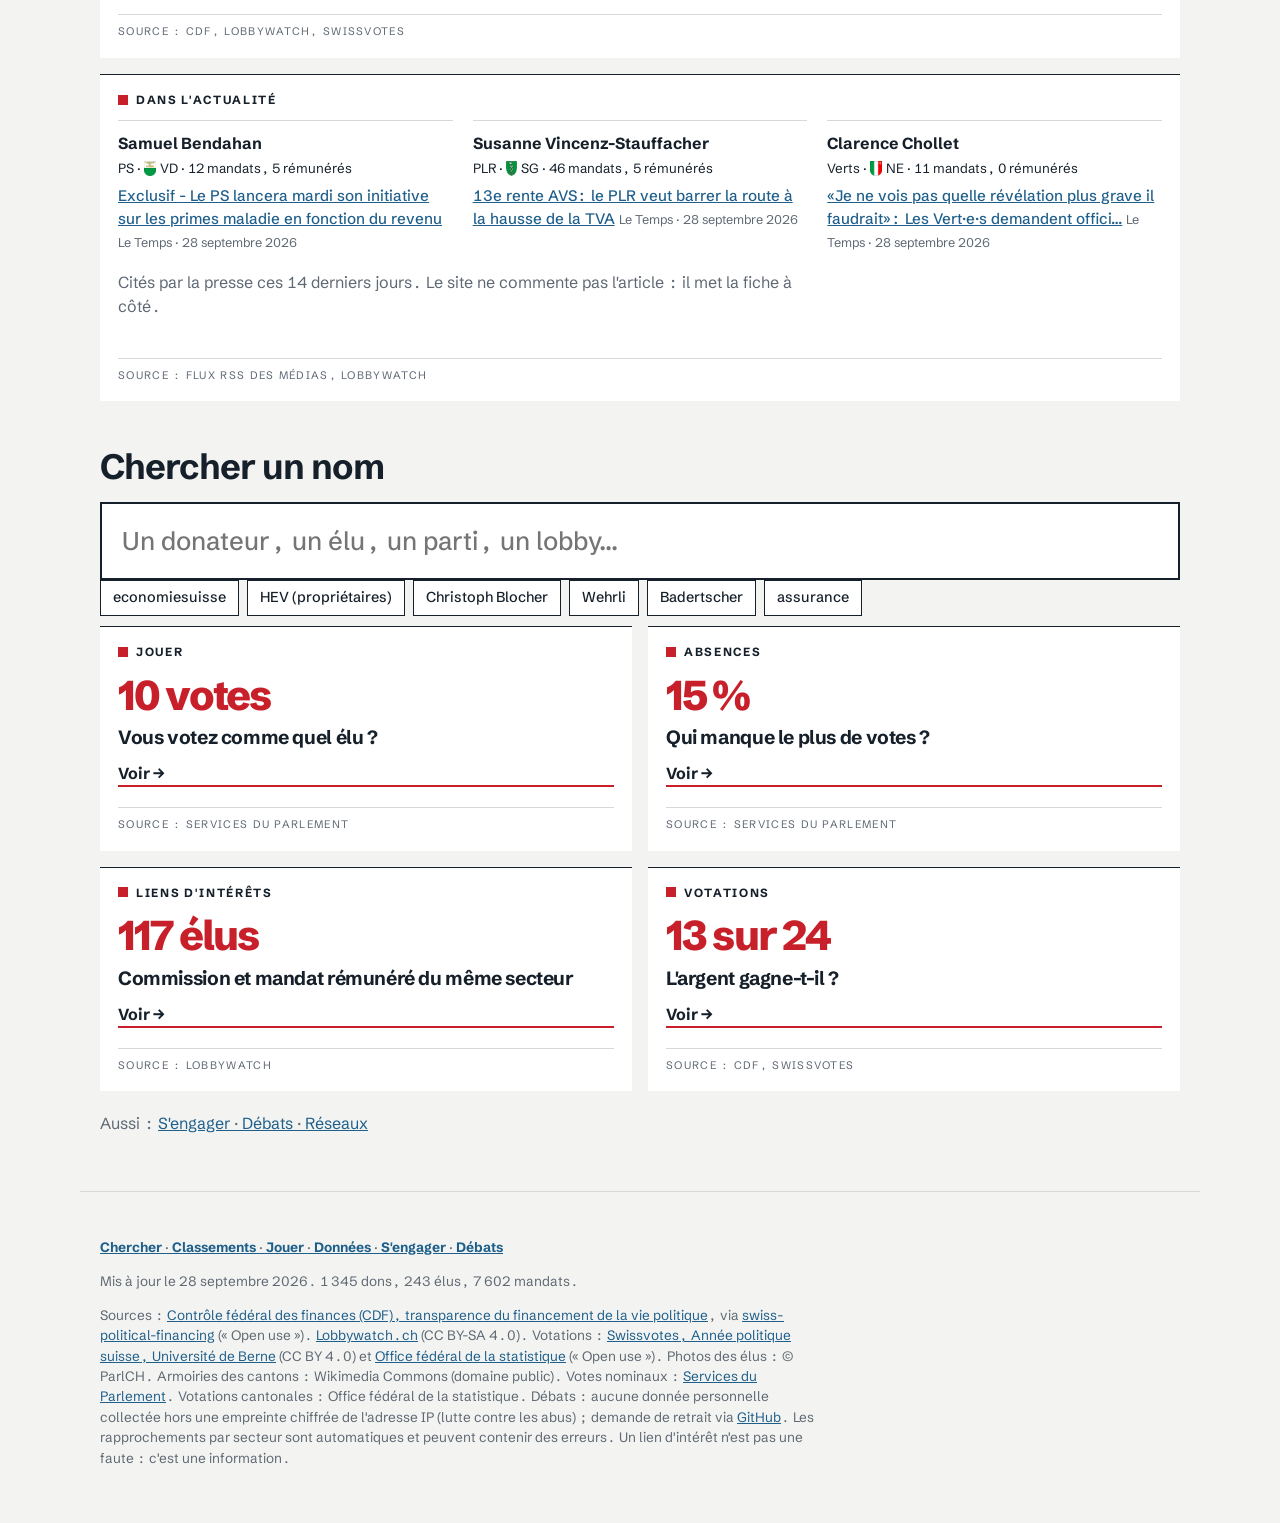
==== commit 56bc35ed: "Proposition de valeur : vos élus et vos votations, l'argent derrière. Home refaite : canton → vos él" ====
--- a/site/index.html
+++ b/site/index.html
@@ -16,10 +16,10 @@
   <div class="wrap top-inner">
     <a class="brand" href="#chercher">Qui finance ?</a>
     <nav class="tabs" aria-label="Sections">
-      <a href="#chercher" data-tab="chercher">Chercher</a>
+      <a href="#chercher" data-tab="chercher">Accueil</a>
       <a href="#tendances" data-tab="tendances" data-group="tendances absences lobbyistes">Classements</a>
       <a href="#jouer" data-tab="jouer">Jouer</a>
-      <a href="#dons" data-tab="dons" data-group="dons votations parlement reseaux nouveautes">Données</a>
+      <a href="#dons" data-tab="dons" data-group="dons votations parlement reseaux trends nouveautes">Données</a>
       <a href="#engager" data-tab="engager" class="sec">S'engager</a>
       <a href="#debats" data-tab="debats" class="sec">Débats</a>
     </nav>
@@ -29,28 +29,26 @@
 <main class="wrap">
   <section id="tab-chercher" class="tab">
     <p class="eyebrow">Transparence démocratique</p>
-    <h1 class="hero">Qui finance qui<br>dans la politique suisse ?</h1>
-    <p class="lede">L'argent des partis, les mandats des élus et leurs votes, croisés à partir des registres officiels. Le site donne les chiffres. À vous de trancher.</p>
+    <h1 class="hero">Qui paie vos élus ?<br>Qui paie le oui et le non ?</h1>
+    <p class="lede">Vous ne choisissez ni votre canton ni les objets soumis au vote. Ici, vous voyez l'argent derrière les deux : les mandats et les donateurs de vos élus, les budgets de campagne de chaque votation.</p>
+    <section class="card mes-elus" id="mes-elus" aria-label="Vos élus"><p class="note">Chargement…</p></section>
+    <section class="card vot-home" id="vot-home" aria-label="Votations fédérales"><p class="note">Chargement…</p></section>
+    <section class="card qsem" id="qsem" aria-label="La question de la semaine"><p class="note">Chargement…</p></section>
+    <div id="spot"></div>
+    <h2 class="h-search">Chercher un nom</h2>
     <label class="search-big">
       <span class="sr">Recherche</span>
       <input id="q" type="search" placeholder="Un donateur, un élu, un parti, un lobby…" autocomplete="off">
     </label>
     <div class="chips row" id="suggest"></div>
     <div id="results"></div>
-    <section class="card qsem" id="qsem" aria-label="La question de la semaine"><p class="note">Chargement…</p></section>
-    <div class="grid home-grid">
-      <div id="prochaine"></div>
-      <a class="card une-card promo-card" href="#jouer:match"><p class="eyebrow-s">Jouer</p><h3>Vous votez comme quel élu ?</h3><p class="note">Dix vrais votes du Conseil national. Le site vous dit quels élus votent comme vous, et qui les finance.</p><span class="go">Jouer →</span></a>
-      <section class="card une-card conf" id="conf" aria-label="Cote de confiance"><p class="note">Chargement…</p></section>
-    </div>
-    <div id="spot"></div>
     <div class="grid une" id="une"></div>
     <p class="note more-links">Aussi : <a href="#engager">S'engager</a><a href="#debats">Débats</a><a href="#nouveautes">Nouveautés</a><a href="#reseaux">Réseaux</a></p>
     <p class="note" id="news-line" hidden></p>
   </section>
 
   <section id="tab-dons" class="tab" hidden>
-    <nav class="subnav" aria-label="Données"><span class="subnav-label">Données :</span><a href="#dons">Dons</a><a href="#votations">Votations</a><a href="#parlement">Parlement</a><a href="#reseaux">Réseaux</a><a href="#nouveautes" class="if-news">Nouveautés</a></nav>
+    <nav class="subnav" aria-label="Données"><span class="subnav-label">Données :</span><a href="#dons">Dons</a><a href="#votations">Votations</a><a href="#parlement">Parlement</a><a href="#reseaux">Réseaux</a><a href="#trends">Tendances</a><a href="#nouveautes" class="if-news">Nouveautés</a></nav>
     <h2>Dons déclarés</h2>
     <p class="note">Dons de plus de 15 000 CHF aux partis et de toute taille aux campagnes de plus de 50 000 CHF. Pour chaque campagne, seul le décompte final est retenu (ou le budget s'il n'est pas encore publié), pour ne pas compter deux fois les mêmes francs.</p>
     <div class="filters" id="f-dons"></div>
@@ -60,7 +58,7 @@
   </section>
 
   <section id="tab-votations" class="tab" hidden>
-    <nav class="subnav" aria-label="Données"><span class="subnav-label">Données :</span><a href="#dons">Dons</a><a href="#votations">Votations</a><a href="#parlement">Parlement</a><a href="#reseaux">Réseaux</a><a href="#nouveautes" class="if-news">Nouveautés</a></nav>
+    <nav class="subnav" aria-label="Données"><span class="subnav-label">Données :</span><a href="#dons">Dons</a><a href="#votations">Votations</a><a href="#parlement">Parlement</a><a href="#reseaux">Réseaux</a><a href="#trends">Tendances</a><a href="#nouveautes" class="if-news">Nouveautés</a></nav>
     <h2>Votations</h2>
     <p class="note">Tous les objets soumis au peuple depuis 2023. Fédéral : résultat par canton, mots d'ordre, vote final du Conseil national et argent déclaré par les comités de chaque camp (obligatoire depuis le 23 octobre 2023, pour les campagnes de plus de 50 000 CHF). Cantonal : résultat par commune.</p>
     <div class="filters level"><select id="fv-niveau" aria-label="Niveau"><option value="federal">Votations fédérales</option><option value="cantonal">Votations cantonales</option></select></div>
@@ -71,7 +69,7 @@
   </section>
 
   <section id="tab-parlement" class="tab" hidden>
-    <nav class="subnav" aria-label="Données"><span class="subnav-label">Données :</span><a href="#dons">Dons</a><a href="#votations">Votations</a><a href="#parlement">Parlement</a><a href="#reseaux">Réseaux</a><a href="#nouveautes" class="if-news">Nouveautés</a></nav>
+    <nav class="subnav" aria-label="Données"><span class="subnav-label">Données :</span><a href="#dons">Dons</a><a href="#votations">Votations</a><a href="#parlement">Parlement</a><a href="#reseaux">Réseaux</a><a href="#trends">Tendances</a><a href="#nouveautes" class="if-news">Nouveautés</a></nav>
     <h2>Composition du Parlement</h2>
     <p class="note">Sièges par groupe parlementaire. Les petits partis siègent dans le groupe d'un grand parti (par exemple le MCG et la Lega avec l'UDC). Cliquez un siège pour ouvrir la fiche de l'élu.</p>
     <div class="grid" id="hemis"></div>
@@ -112,7 +110,7 @@
   </section>
 
   <section id="tab-reseaux" class="tab" hidden>
-    <nav class="subnav" aria-label="Données"><span class="subnav-label">Données :</span><a href="#dons">Dons</a><a href="#votations">Votations</a><a href="#parlement">Parlement</a><a href="#reseaux">Réseaux</a><a href="#nouveautes" class="if-news">Nouveautés</a></nav>
+    <nav class="subnav" aria-label="Données"><span class="subnav-label">Données :</span><a href="#dons">Dons</a><a href="#votations">Votations</a><a href="#parlement">Parlement</a><a href="#reseaux">Réseaux</a><a href="#trends">Tendances</a><a href="#nouveautes" class="if-news">Nouveautés</a></nav>
     <h2>Qui est lié à qui ?</h2>
     <p class="note">La carte des liens entre élus et organisations : chaque trait est un mandat déclaré (Lobbywatch), en rouge s'il est rémunéré ; en pointillé, un élu qui donne son badge d'accès au Palais fédéral à un lobbyiste de l'organisation. Les bulles liées se regroupent : les « clans » apparaissent d'eux-mêmes.</p>
     <div class="filters" id="f-net"></div>
@@ -124,7 +122,12 @@
     <h2>Classements</h2>
     <p class="note">Les chiffres qui font parler, calculés à partir des registres. Chaque ligne renvoie à sa fiche, avec les précautions de lecture.</p>
     <div class="grid" id="classements"></div>
+  </section>
+
+  <section id="tab-trends" class="tab" hidden>
+    <nav class="subnav" aria-label="Données"><span class="subnav-label">Données :</span><a href="#dons">Dons</a><a href="#votations">Votations</a><a href="#parlement">Parlement</a><a href="#reseaux">Réseaux</a><a href="#trends">Tendances</a><a href="#nouveautes" class="if-news">Nouveautés</a></nav>
     <h2>Tendances</h2>
+    <p class="note">Plus gros donateurs, argent par secteur et par parti, budget du oui contre budget du non, secteurs présents au Parlement, évolution semaine après semaine.</p>
     <div class="filters" id="f-trend"></div>
     <div class="grid" id="charts"></div>
   </section>
@@ -171,7 +174,7 @@
   </section>
 
   <section id="tab-nouveautes" class="tab" hidden>
-    <nav class="subnav" aria-label="Données"><span class="subnav-label">Données :</span><a href="#dons">Dons</a><a href="#votations">Votations</a><a href="#parlement">Parlement</a><a href="#reseaux">Réseaux</a><a href="#nouveautes" class="if-news">Nouveautés</a></nav>
+    <nav class="subnav" aria-label="Données"><span class="subnav-label">Données :</span><a href="#dons">Dons</a><a href="#votations">Votations</a><a href="#parlement">Parlement</a><a href="#reseaux">Réseaux</a><a href="#trends">Tendances</a><a href="#nouveautes" class="if-news">Nouveautés</a></nav>
     <h2>Nouveautés</h2>
     <p class="note">Ce qui a changé à chaque mise à jour hebdomadaire : nouveaux dons publiés, nouveaux mandats, mandats terminés.</p>
     <div id="news"></div>
--- a/site/style.css
+++ b/site/style.css
@@ -75,7 +75,7 @@
 /* Accueil */
 .eyebrow { margin: 48px 0 0; font-size: .82rem; font-weight: 700; letter-spacing: .14em; text-transform: uppercase; color: var(--muted); }
 .eyebrow::before { content: ""; display: inline-block; width: 12px; height: 12px; margin: 0 10px 2px 0; vertical-align: middle; background: var(--money); }
-.hero { font-size: clamp(2.2rem, 7vw, 4.6rem); line-height: .98; letter-spacing: -.035em; font-weight: 800; margin: 10px 0 16px; max-width: 15ch; }
+.hero { font-size: clamp(2rem, 6vw, 4rem); line-height: 1; letter-spacing: -.035em; font-weight: 800; margin: 10px 0 16px; max-width: 18ch; }
 .lede { color: var(--muted); max-width: 62ch; font-size: 1.08rem; margin: 0 0 24px; }
 .search-big { display: block; }
 .search-big input { padding: 14px 18px; font-size: clamp(1.05rem, 3vw, 1.3rem); }
@@ -103,6 +103,16 @@
 .home-grid { grid-template-columns: repeat(auto-fit, minmax(min(100%, 300px), 1fr)); }
 /* Cote de confiance */
 .conf-filters { margin: 8px 0 4px; align-items: center; }
+.mes-elus, .vot-home { border-top: 2px solid var(--ink); margin: 0 0 16px; padding: 18px 22px 20px; }
+.canton-pick { display: inline-flex; align-items: center; gap: 10px; }
+.canton-pick select { font-size: 1.05rem; font-weight: 700; padding: 10px 14px; border: 2px solid var(--ink); }
+.list li.elu-row { display: grid; grid-template-columns: 1fr; gap: 6px; padding: 12px 0; }
+.elu-row .elu-card-head img { width: 44px; height: 44px; }
+.elu-facts { margin: 0; font-size: .92rem; color: var(--muted); }
+.vh-grid { display: grid; grid-template-columns: repeat(auto-fit, minmax(min(100%, 320px), 1fr)); gap: 12px 28px; }
+.vh-grid h3 { margin: 8px 0 6px; }
+.vh-grid .pill { margin-left: 6px; }
+.vot-home .qs-q { margin: 4px 0 6px; font-size: clamp(1.3rem, 3.4vw, 1.8rem); }
 .conf-filters .btn { text-decoration: none; }
 .conf-grid .hint { margin: 10px 0 6px; }
 .conf-list { list-style: none; margin: 0 0 12px; padding: 0; }
@@ -216,6 +226,8 @@
 .fill.i2 { background: color-mix(in srgb, var(--infl) 35%, var(--paper)); }
 .fill.f-G { background: var(--f-G); } .fill.f-S { background: var(--f-S); } .fill.f-GL { background: var(--f-GL); } .fill.f-ME { background: var(--f-ME); } .fill.f-RL { background: var(--f-RL); } .fill.f-V { background: var(--f-V); } .fill.f-X { background: var(--f-X); }
 .cl-parti { margin: 0 0 14px; padding: 0 0 12px; border-bottom: 1px solid var(--rule); }
+.cl-sommaire { grid-column: 1 / -1; display: flex; flex-wrap: wrap; gap: 8px; margin: 0 0 4px; }
+.cl-sommaire .chip { font-size: .88rem; }
 .stamp { font-size: .68rem; letter-spacing: .12em; text-transform: uppercase; color: var(--muted); border-top: 1px solid var(--rule); padding-top: 8px; margin: 14px 0 0; }
 .card h3 a.anchor { color: inherit; text-decoration: none; }
 .card h3 a.anchor:hover { text-decoration: underline; }
@@ -427,6 +439,10 @@
 .kpi b { display: block; font-size: 1.6rem; font-weight: 800; letter-spacing: -.04em; line-height: 1.1; }
 .kpi span { color: var(--muted); font-size: .85rem; }
 .sheet-panel section { margin: 0 0 24px; }
+.sheet-nav { display: flex; flex-wrap: wrap; align-items: center; gap: 4px 16px; margin: -8px 0 20px; padding: 8px 0; border-top: 1px solid var(--ink); border-bottom: 1px solid var(--rule); font-size: .95rem; }
+.sheet-nav a { color: var(--ink); font-weight: 700; text-decoration: none; border-bottom: 2px solid transparent; }
+.sheet-nav a:hover { border-bottom-color: var(--money); }
+.sheet-nav .share { margin: 0 0 0 auto; padding: 5px 12px; font-size: .88rem; }
 .sheet-panel section > h3 { font-size: .74rem; font-weight: 700; letter-spacing: .14em; text-transform: uppercase; color: var(--ink); border-top: 1px solid var(--ink); padding-top: 8px; margin: 0 0 10px; }
 .sheet-panel h2 { letter-spacing: -.03em; }
 .fiche-debats .hypo { background: var(--paper); }
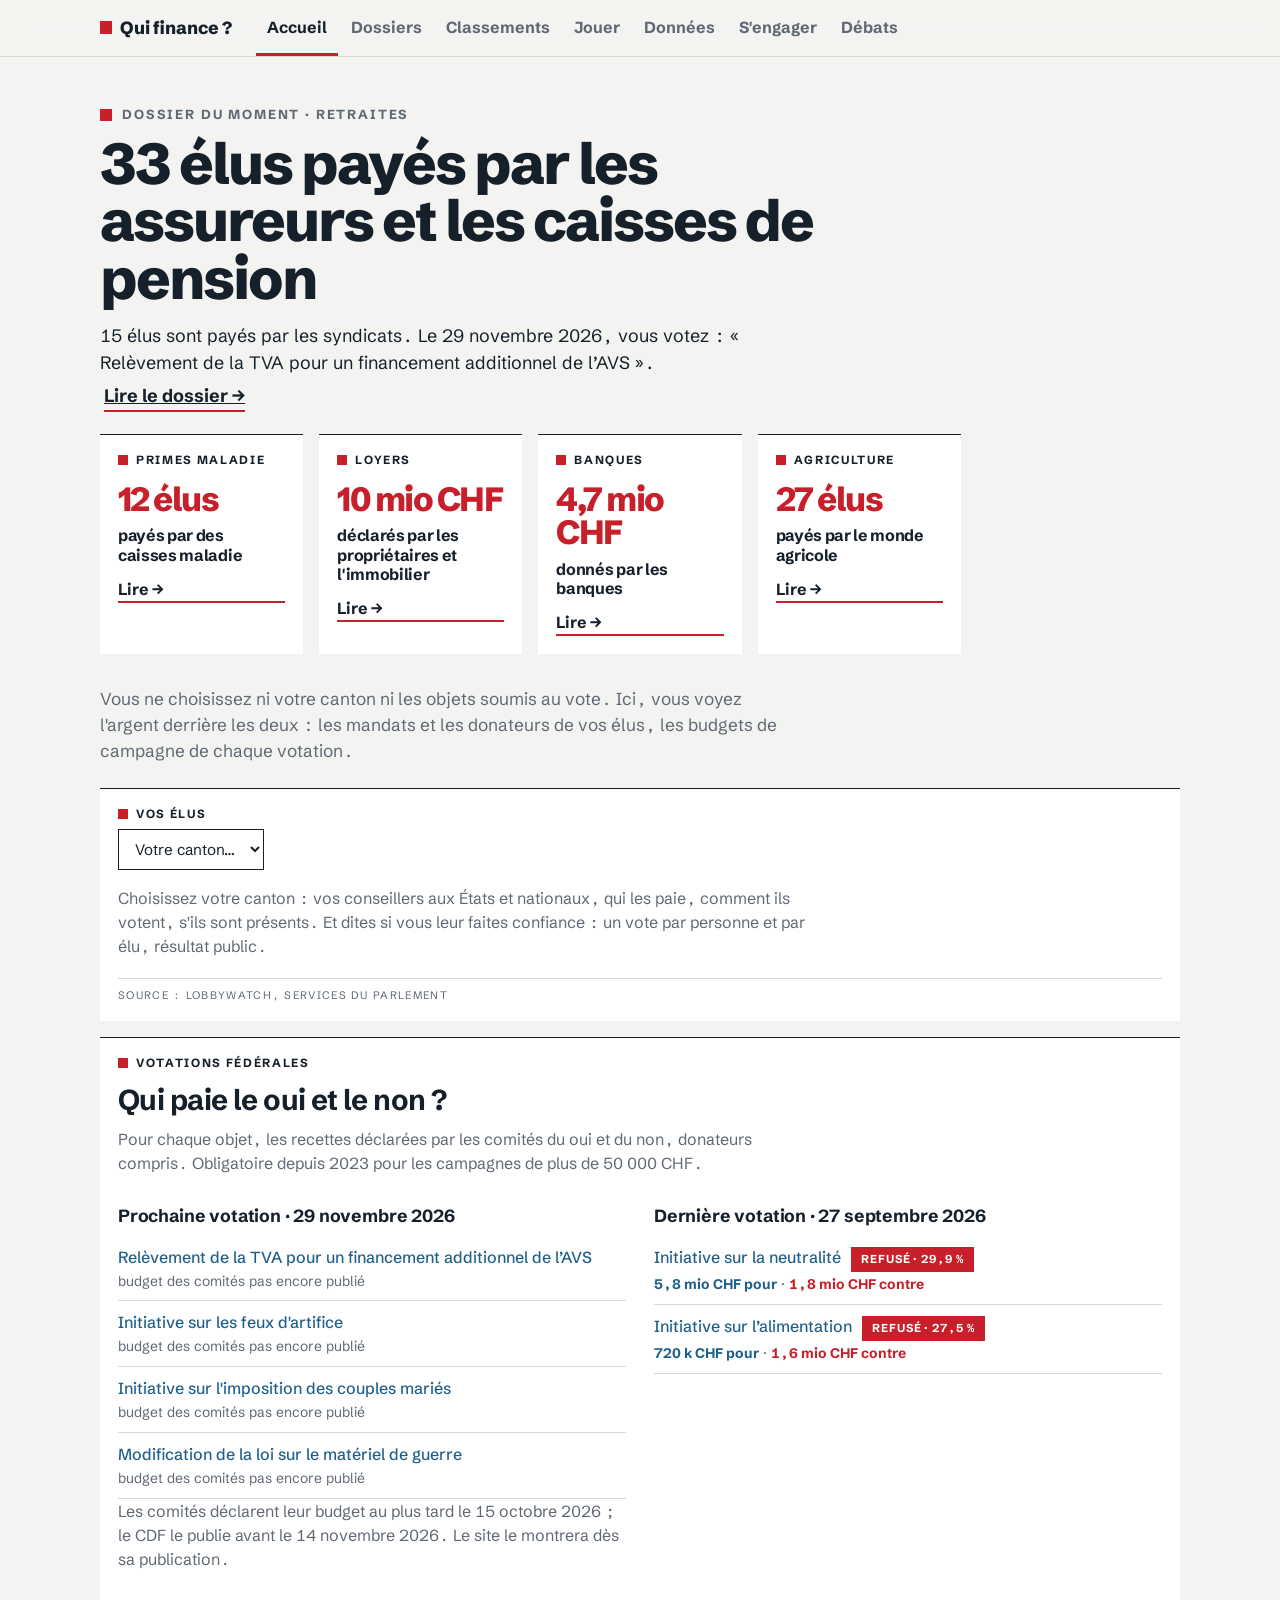
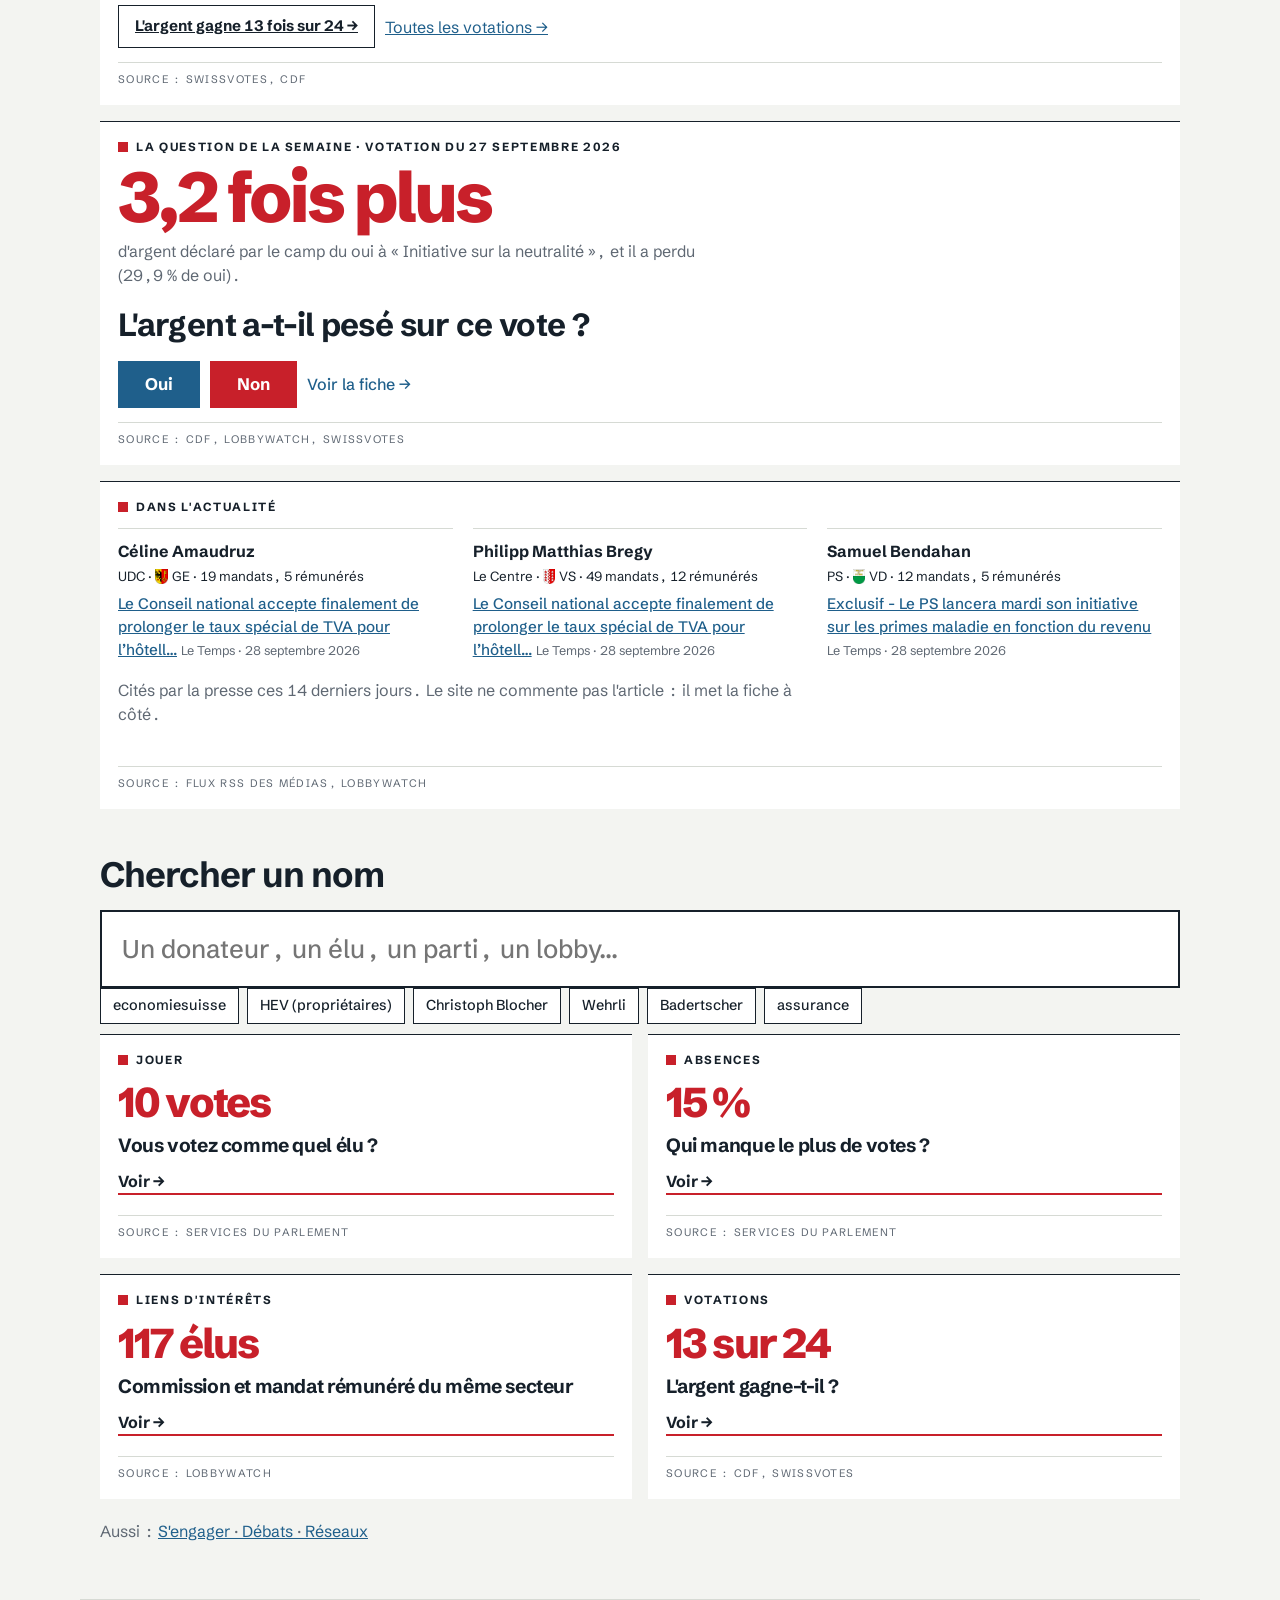
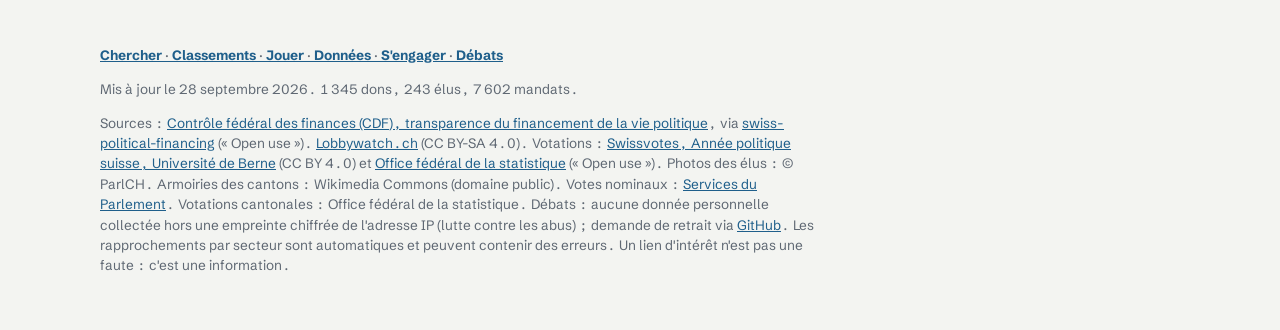
==== commit 9155209f: "Dossiers : primes, loyers, retraites, banques, agriculture ; dossier du moment en titre de l'accueil" ====
--- a/site/index.html
+++ b/site/index.html
@@ -17,6 +17,7 @@
     <a class="brand" href="#chercher">Qui finance ?</a>
     <nav class="tabs" aria-label="Sections">
       <a href="#chercher" data-tab="chercher">Accueil</a>
+      <a href="#dossier" data-tab="dossier">Dossiers</a>
       <a href="#tendances" data-tab="tendances" data-group="tendances absences lobbyistes">Classements</a>
       <a href="#jouer" data-tab="jouer">Jouer</a>
       <a href="#dons" data-tab="dons" data-group="dons votations parlement reseaux trends nouveautes">Données</a>
@@ -28,8 +29,8 @@
 
 <main class="wrap">
   <section id="tab-chercher" class="tab">
-    <p class="eyebrow">Transparence démocratique</p>
-    <h1 class="hero">Qui paie vos élus ?<br>Qui paie le oui et le non ?</h1>
+    <div id="dos-home"><p class="eyebrow">Transparence démocratique</p>
+    <h1 class="hero">Qui paie vos élus ?<br>Qui paie le oui et le non ?</h1></div>
     <p class="lede">Vous ne choisissez ni votre canton ni les objets soumis au vote. Ici, vous voyez l'argent derrière les deux : les mandats et les donateurs de vos élus, les budgets de campagne de chaque votation.</p>
     <section class="card mes-elus" id="mes-elus" aria-label="Vos élus"><p class="note">Chargement…</p></section>
     <section class="card vot-home" id="vot-home" aria-label="Votations fédérales"><p class="note">Chargement…</p></section>
@@ -46,6 +47,8 @@
     <p class="note more-links">Aussi : <a href="#engager">S'engager</a><a href="#debats">Débats</a><a href="#nouveautes">Nouveautés</a><a href="#reseaux">Réseaux</a></p>
     <p class="note" id="news-line" hidden></p>
   </section>
+
+  <section id="tab-dossier" class="tab" hidden><div id="dossier"></div></section>
 
   <section id="tab-dons" class="tab" hidden>
     <nav class="subnav" aria-label="Données"><span class="subnav-label">Données :</span><a href="#dons">Dons</a><a href="#votations">Votations</a><a href="#parlement">Parlement</a><a href="#reseaux">Réseaux</a><a href="#trends">Tendances</a><a href="#nouveautes" class="if-news">Nouveautés</a></nav>
--- a/site/style.css
+++ b/site/style.css
@@ -122,6 +122,7 @@
 .btn.small { padding: 5px 14px; font-size: .9rem; }
 .conf-block .btn[aria-pressed="true"] { outline: 3px solid var(--focus); outline-offset: 2px; }
 .conf-q { margin: 0 0 8px; font-weight: 700; }
+.conf-lbl { font-weight: 700; font-size: .92rem; margin-right: 2px; }
 .conf-q small { font-weight: 400; }
 .conf-res { font-size: .9rem; color: var(--muted); display: inline-flex; align-items: center; gap: 6px; }
 .conf-bar { display: inline-flex; width: 80px; height: 10px; border-radius: 3px; overflow: hidden; background: var(--money-soft); }
@@ -471,3 +472,22 @@
   .sheet-panel { animation: slide .18s ease-out; }
   @keyframes slide { from { transform: translateX(24px); opacity: .6; } }
 }
+
+/* Dossiers (sujets qui fâchent) : en fin de fichier pour passer après .hero, .lede et .une */
+.dos-hero { font-size: clamp(2rem, 5.4vw, 3.6rem); max-width: 22ch; }
+.dos-hero a { color: inherit; text-decoration: none; }
+.dos-hero a:hover { text-decoration: underline; text-decoration-color: var(--money); text-decoration-thickness: 4px; }
+.dos-lede { font-size: 1.12rem; max-width: 62ch; margin: 0 0 22px; }
+.dos-lede .go { display: inline-block; margin-left: 4px; }
+.dos-grid { grid-template-columns: repeat(auto-fill, minmax(190px, 1fr)); margin: 0 0 32px; }
+.dos-grid .big { font-size: 2.1rem; }
+.dos-grid h3 { font-size: 1rem; }
+#tab-dossier .card { margin: 0 0 20px; }
+#tab-dossier .answers { display: flex; flex-wrap: wrap; align-items: center; gap: 12px; margin: 0 0 28px; }
+.dos-votes { display: grid; gap: 10px; }
+@media (max-width: 640px) {
+  .dos-hero { font-size: 1.9rem; }
+  .dos-lede { font-size: 1rem; }
+  .dos-grid { grid-template-columns: 1fr 1fr; gap: 10px; }
+  .dos-grid .big { font-size: 1.6rem; }
+}
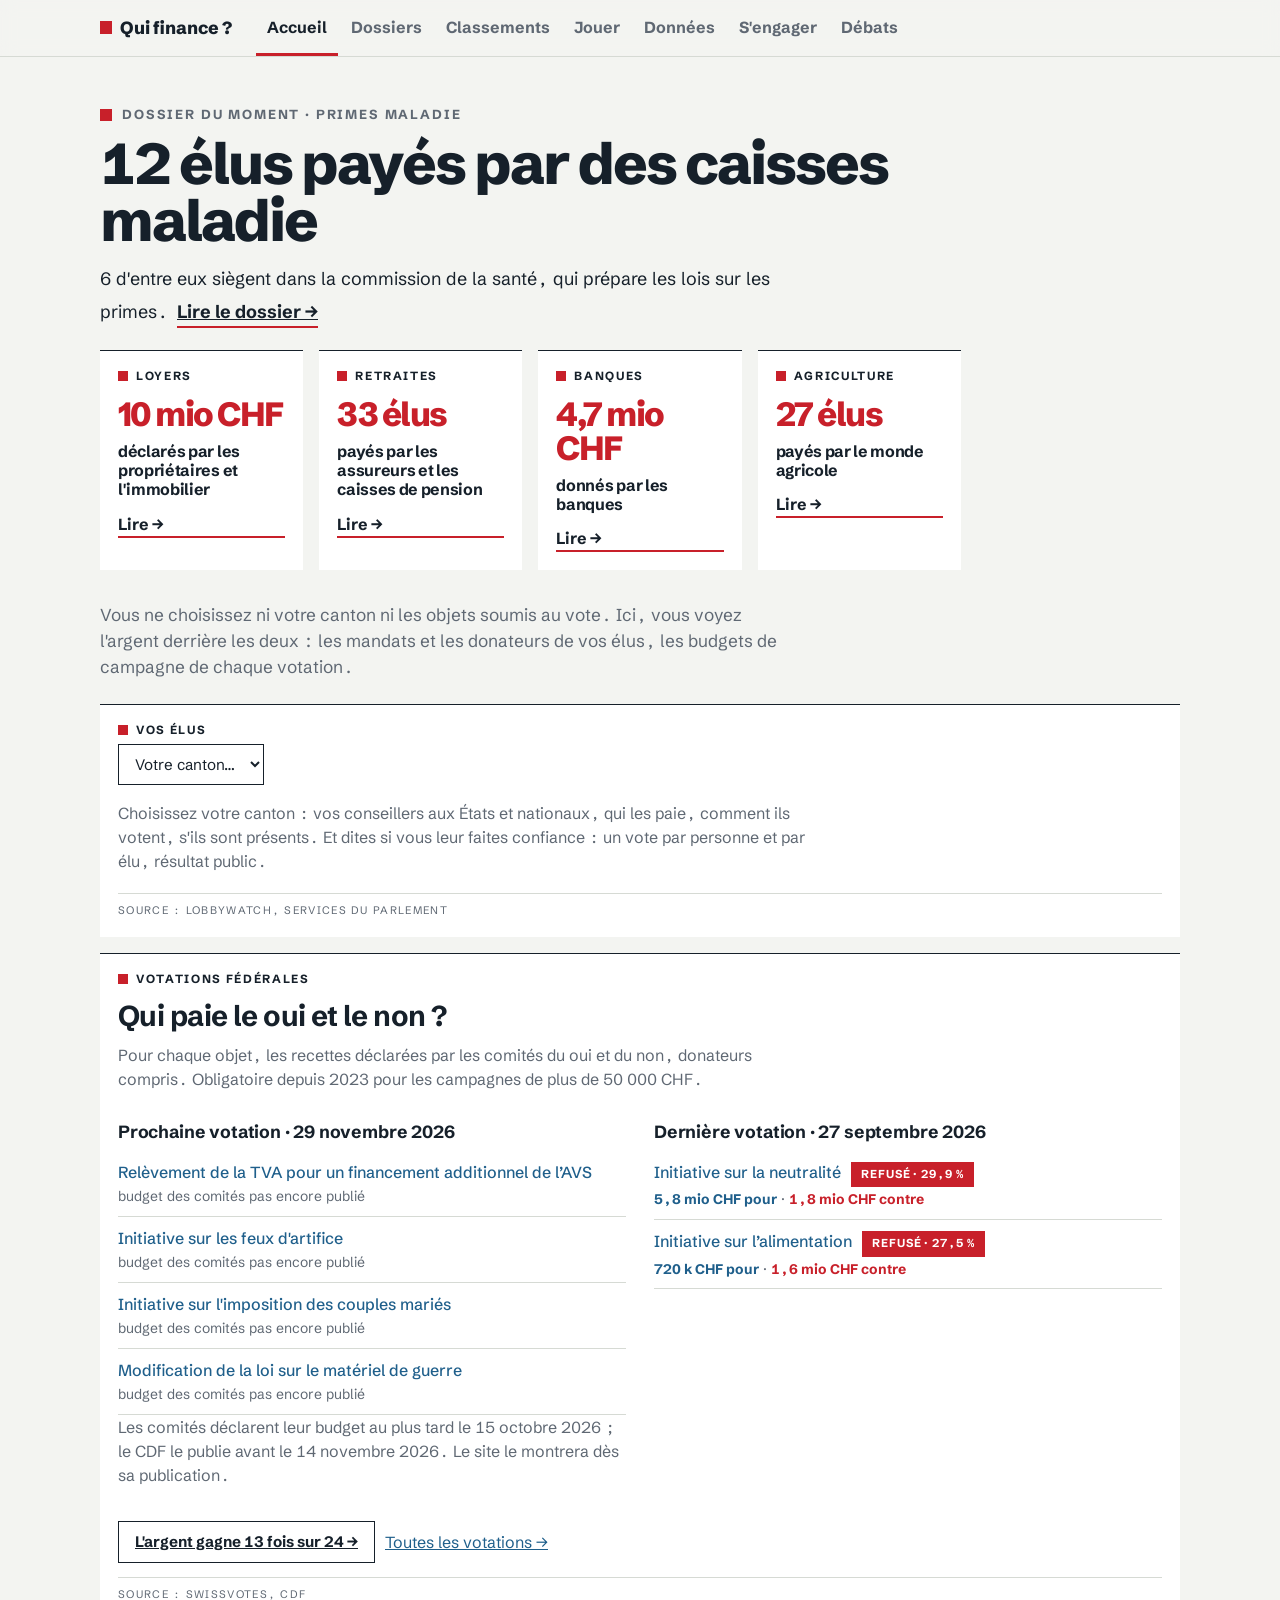
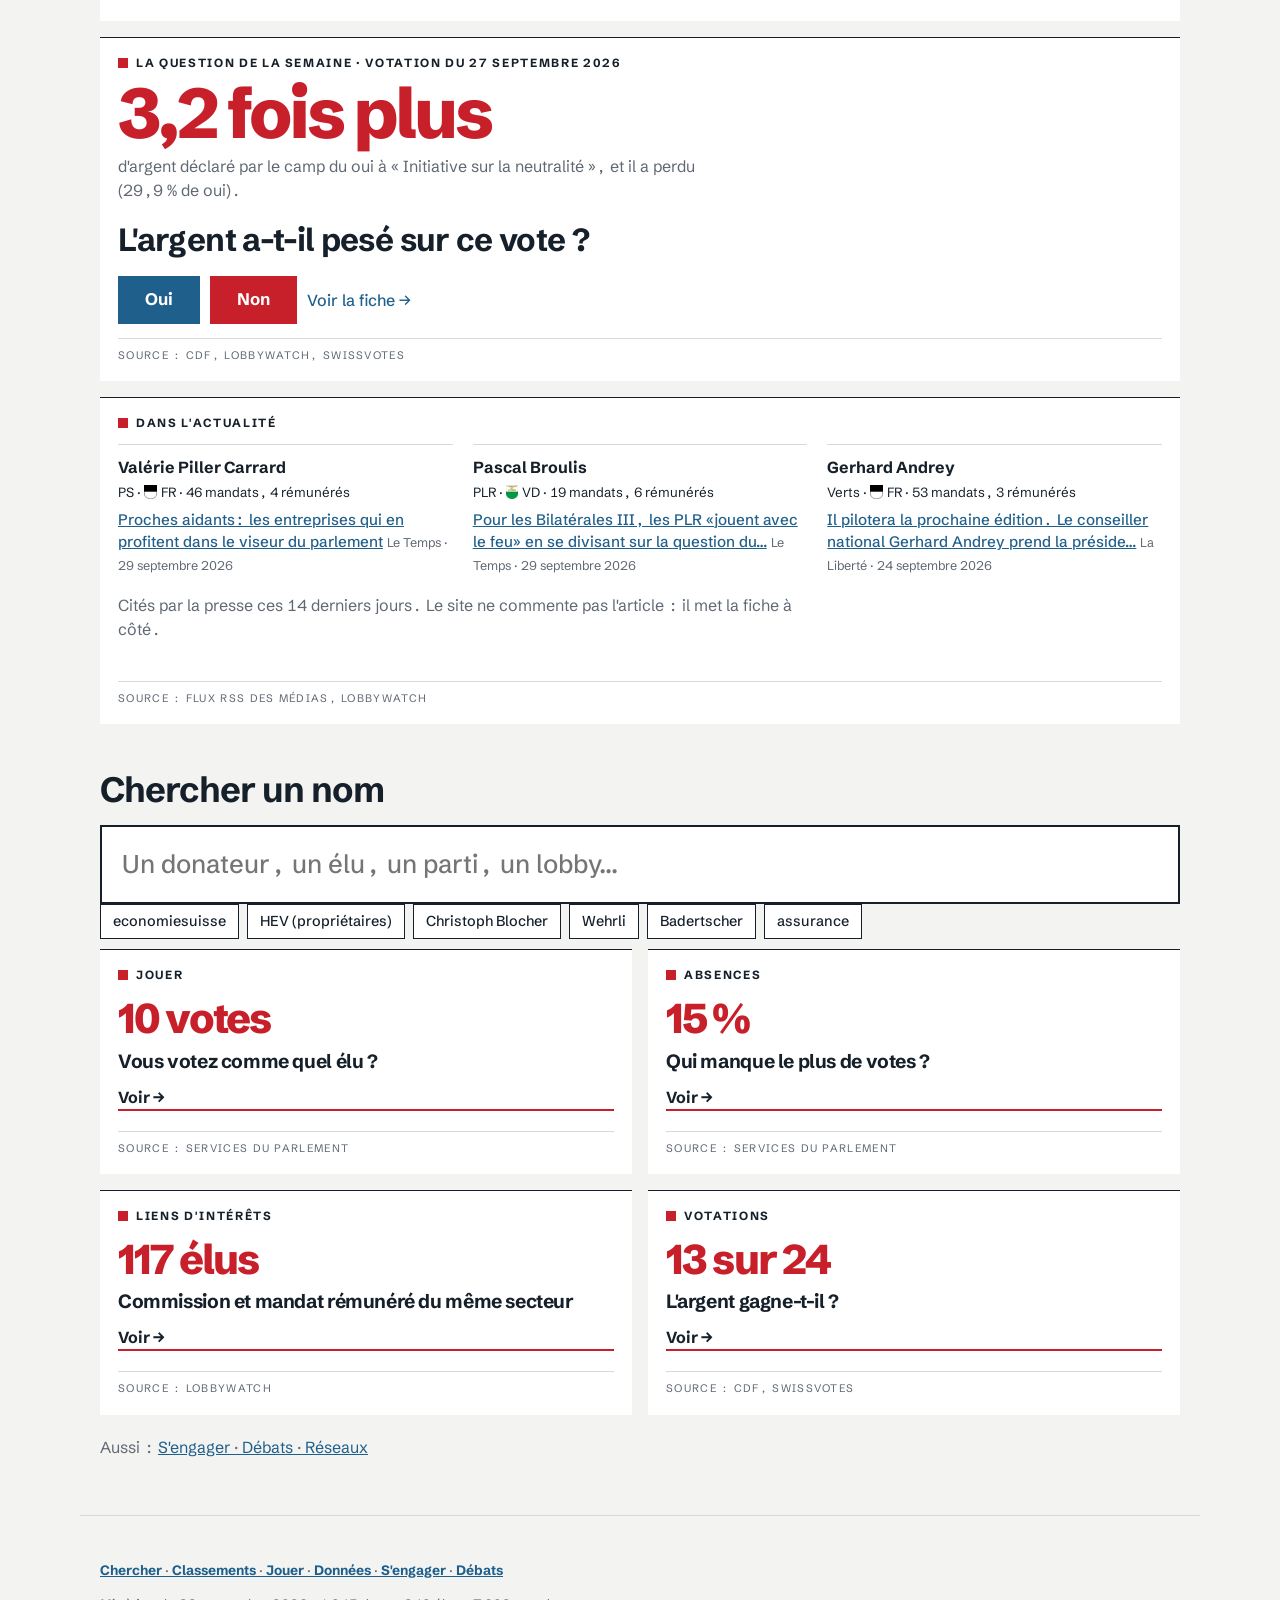
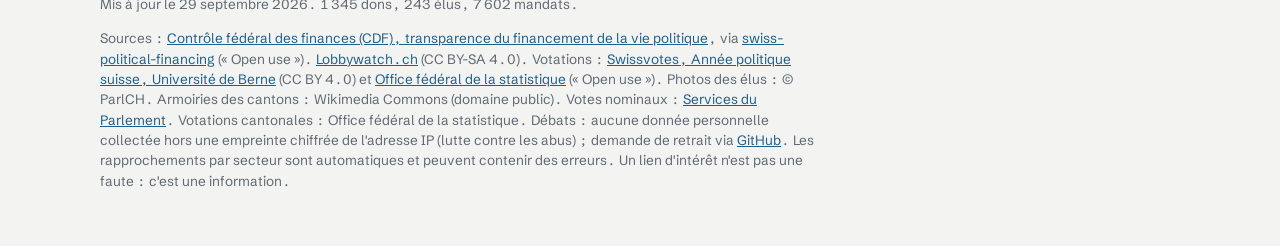
==== commit c106dac7: "Commissions : une page par commission (membres, liens avec le secteur qu'elle traite), sigles en fra" ====
--- a/site/index.html
+++ b/site/index.html
@@ -17,7 +17,7 @@
     <a class="brand" href="#chercher">Qui finance ?</a>
     <nav class="tabs" aria-label="Sections">
       <a href="#chercher" data-tab="chercher">Accueil</a>
-      <a href="#dossier" data-tab="dossier">Dossiers</a>
+      <a href="#dossier" data-tab="dossier" data-group="dossier commission">Dossiers</a>
       <a href="#tendances" data-tab="tendances" data-group="tendances absences lobbyistes">Classements</a>
       <a href="#jouer" data-tab="jouer">Jouer</a>
       <a href="#dons" data-tab="dons" data-group="dons votations parlement reseaux trends nouveautes">Données</a>
@@ -49,6 +49,7 @@
   </section>
 
   <section id="tab-dossier" class="tab" hidden><div id="dossier"></div></section>
+  <section id="tab-commission" class="tab" hidden><div id="commission"></div></section>
 
   <section id="tab-dons" class="tab" hidden>
     <nav class="subnav" aria-label="Données"><span class="subnav-label">Données :</span><a href="#dons">Dons</a><a href="#votations">Votations</a><a href="#parlement">Parlement</a><a href="#reseaux">Réseaux</a><a href="#trends">Tendances</a><a href="#nouveautes" class="if-news">Nouveautés</a></nav>
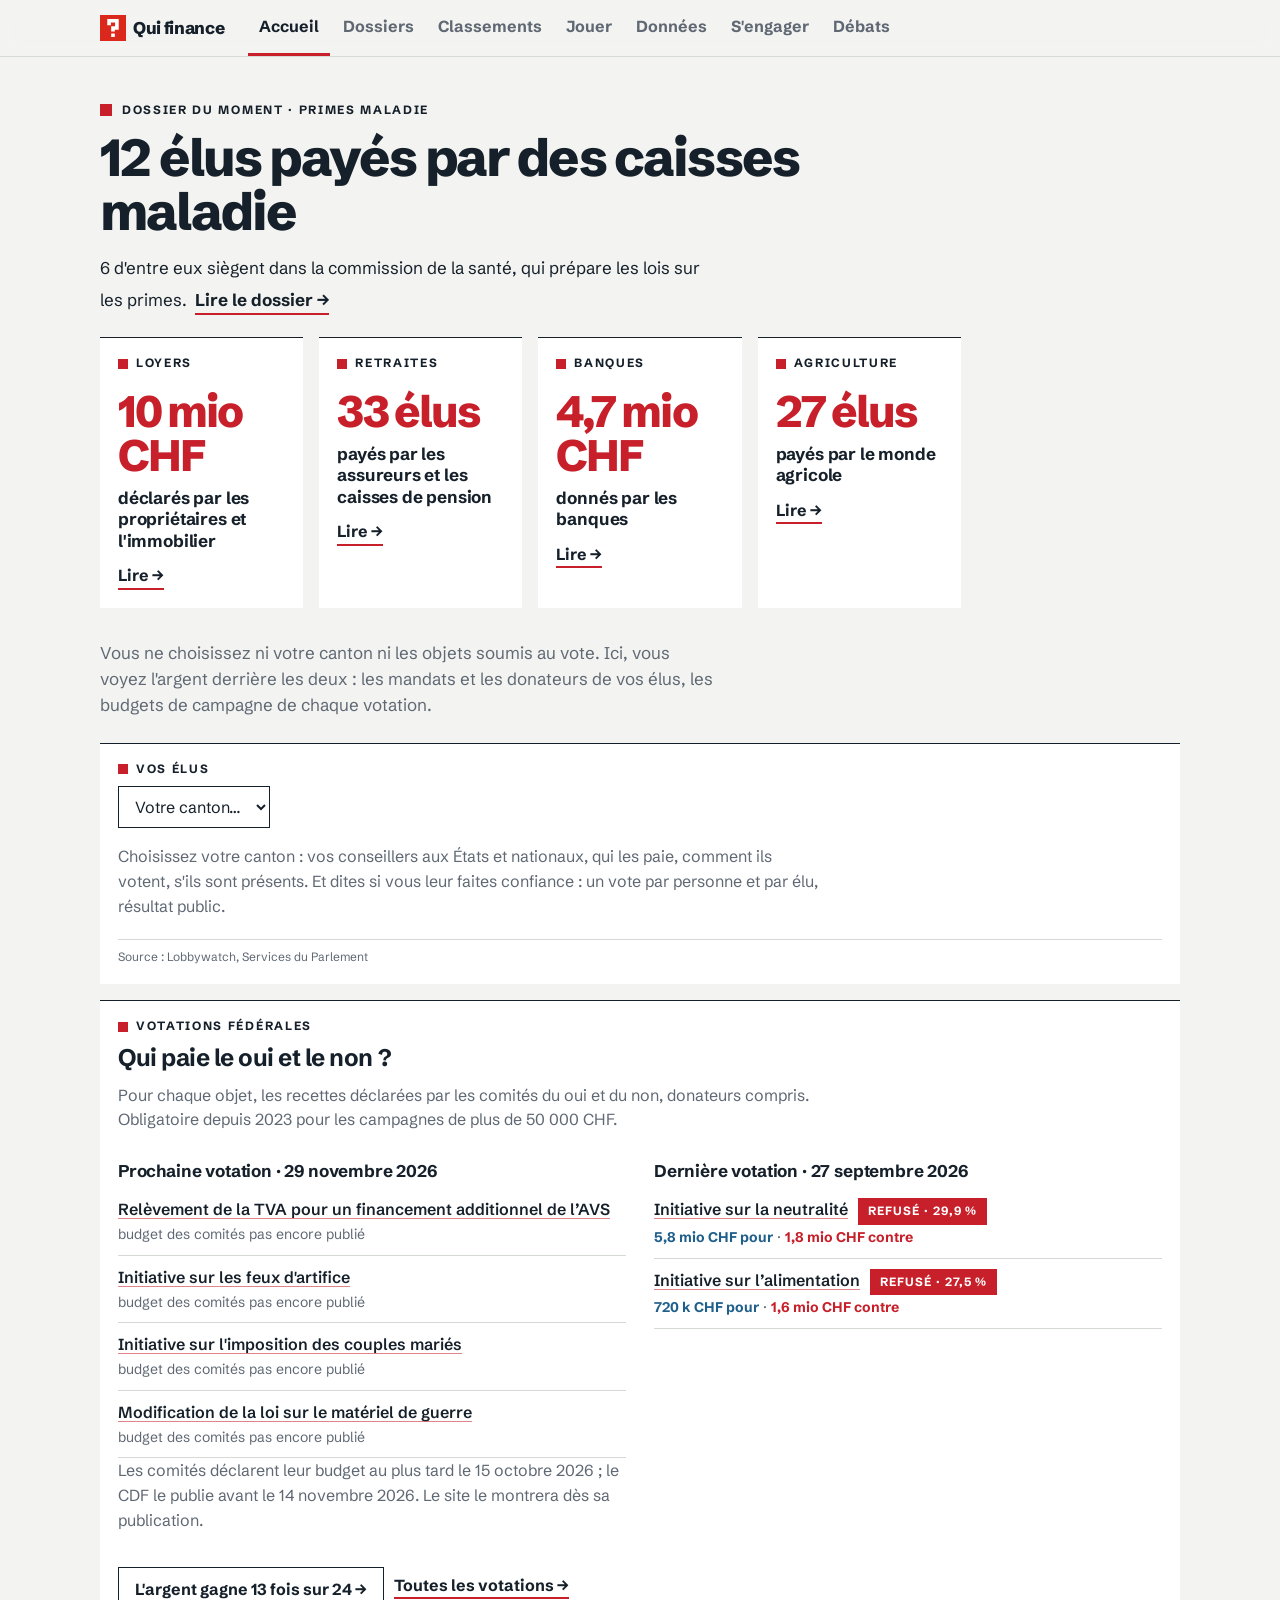
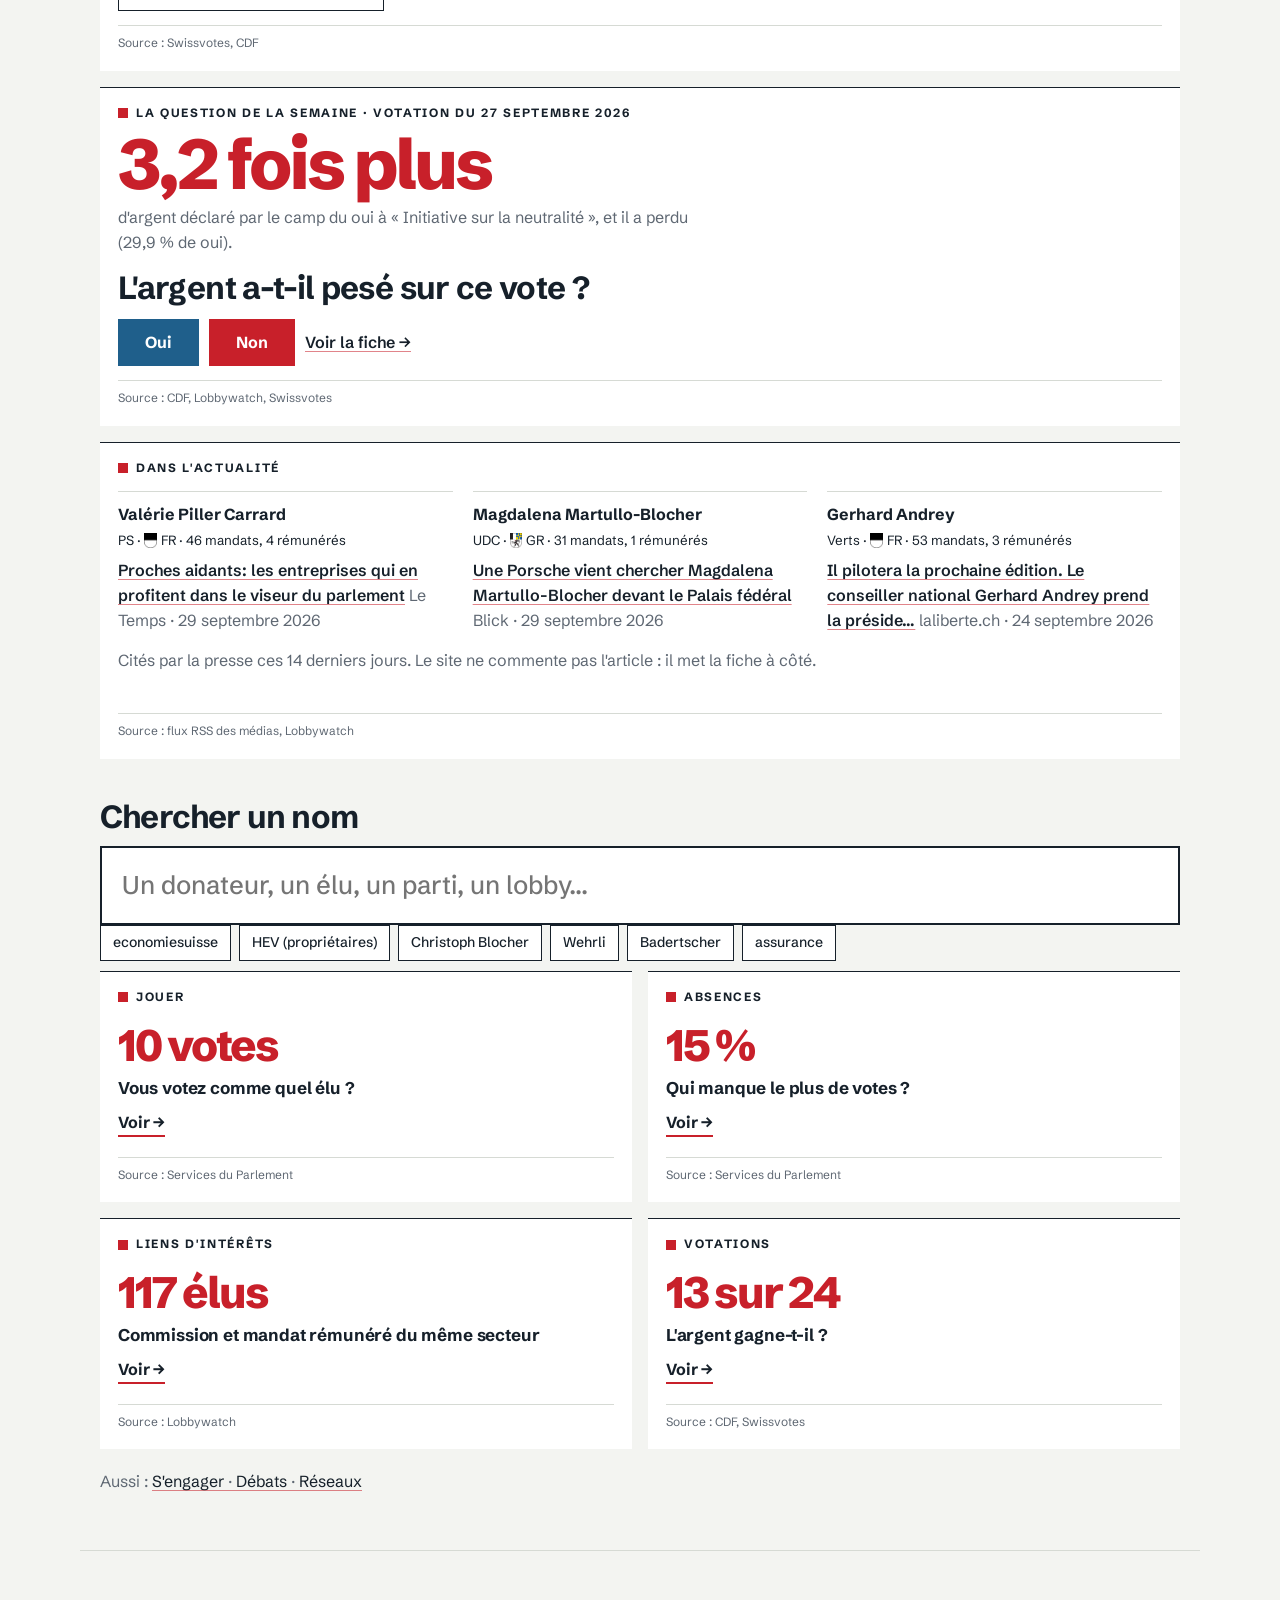
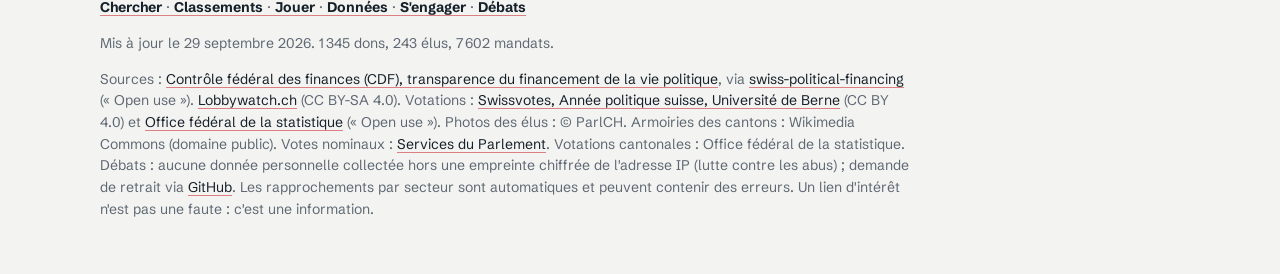
==== commit 98ac1a25: "Logo « tampon » : carré rouge et « ? » blanc (onglet, en-tête, images partagées) Co-Authored-By: Cla" ====
--- a/site/index.html
+++ b/site/index.html
@@ -5,7 +5,8 @@
 <meta name="viewport" content="width=device-width, initial-scale=1, viewport-fit=cover">
 <title>Qui finance ? Transparence démocratique</title>
 <meta name="description" content="Transparence démocratique. Dons aux partis et aux campagnes (CDF) et liens d'intérêts des parlementaires (Lobbywatch), réunis et mis à jour chaque semaine.">
-<link rel="icon" href="data:image/svg+xml,<svg xmlns='http://www.w3.org/2000/svg' viewBox='0 0 100 100'><text y='.9em' font-size='90'>🔎</text></svg>">
+<link rel="icon" href="img/logo.svg" type="image/svg+xml">
+<link rel="apple-touch-icon" href="img/apple-touch-icon.png">
 <link rel="preconnect" href="https://fonts.googleapis.com">
 <link rel="preconnect" href="https://fonts.gstatic.com" crossorigin>
 <link href="https://fonts.googleapis.com/css2?family=Schibsted+Grotesk:wght@400;500;700;800&family=Archivo:wght@500;700;800&display=swap" rel="stylesheet">
@@ -14,7 +15,7 @@
 <body>
 <header class="top">
   <div class="wrap top-inner">
-    <a class="brand" href="#chercher">Qui finance ?</a>
+    <a class="brand" href="#chercher" aria-label="Qui finance ? Accueil"><img src="img/logo.svg" alt="" width="26" height="26">Qui finance</a>
     <nav class="tabs" aria-label="Sections">
       <a href="#chercher" data-tab="chercher">Accueil</a>
       <a href="#dossier" data-tab="dossier" data-group="dossier commission">Dossiers</a>
--- a/site/style.css
+++ b/site/style.css
@@ -12,6 +12,14 @@
   /* groupes parlementaires (couleurs usuelles des partis) */
   --f-G: #6FA83A; --f-S: #D93A3A; --f-GL: #B3AE1F; --f-ME: #EF8C00; --f-RL: #2F6DB3; --f-V: #1F6B35; --f-X: #9AA4AE;
   --yes: #1F5F8B; --no: #C8202A; --abst: #E0A100; --absent: #C9CEC6; --excuse: #8C959E;
+  /* Échelle typographique : six tailles, pas une de plus */
+  --fs-display: clamp(2rem, 4.6vw, 3.25rem);  /* titre de page (h1) */
+  --fs-h2: clamp(1.5rem, 3vw, 2rem);          /* titre de section hors encart */
+  --fs-h3: clamp(1.25rem, 2.2vw, 1.5rem);     /* titre d'encart */
+  --fs-h4: 1.0625rem;                          /* sous-titre, nom dans une liste */
+  --fs-sm: .875rem;                            /* notes, détails, légendes */
+  --fs-label: .75rem;                          /* étiquettes en capitales */
+  --fs-big: clamp(2rem, 4vw, 2.75rem);        /* grands chiffres */
   --radius-s: 0;    /* direction « Affiche » : pas d'arrondi, la grille et les filets font la séparation */
   --radius-l: 0;
   color-scheme: light;
@@ -37,10 +45,14 @@
 html { scroll-padding-top: calc(env(safe-area-inset-top, 0px) + 64px); }
 body {
   margin: 0; background: var(--paper); color: var(--ink);
-  font: 400 16px/1.5 "Schibsted Grotesk", "Helvetica Neue", Arial, sans-serif;
-  font-variant-numeric: tabular-nums;
-}
-a { color: var(--infl); }
+  font: 400 16px/1.55 "Schibsted Grotesk", "Helvetica Neue", Arial, sans-serif;
+}
+/* Chiffres alignés seulement là où ils sont en colonne (sur tout le texte, la virgule s'élargit : « parler , calculés ») */
+table, .bar .val, .amount, .nowrap, .kpi b { font-variant-numeric: tabular-nums; }
+/* Trois façons de cliquer, pas plus : souligné fin = ouvrir une fiche ou un lien ; gras souligné rouge + flèche = aller vers une page ; encadré = action.
+   Le bleu reste réservé aux données (oui, influence). */
+a, button.link { color: var(--ink); text-decoration: underline; text-decoration-color: color-mix(in srgb, var(--money) 55%, transparent); text-decoration-thickness: 1px; text-underline-offset: 3px; }
+a:hover, button.link:hover { text-decoration-color: var(--money); text-decoration-thickness: 2px; }
 :focus-visible { outline: 3px solid var(--focus); outline-offset: 2px; }
 .sr { position: absolute; width: 1px; height: 1px; overflow: hidden; clip: rect(0 0 0 0); }
 .wrap { max-width: 1120px; margin: 0 auto; padding: 0 20px; }
@@ -52,31 +64,31 @@
   backdrop-filter: blur(8px); border-bottom: 1px solid var(--rule);
 }
 .top-inner { display: flex; align-items: center; gap: 24px; min-height: 56px; }
-.brand { font-weight: 800; font-size: 1.1rem; color: var(--ink); text-decoration: none; white-space: nowrap; }
-.brand::before { content: ""; display: inline-block; width: .7em; height: .7em; margin-right: .45em; background: var(--money); }
+.brand { display: inline-flex; align-items: center; gap: .45em; font-weight: 800; font-size: var(--fs-h4); letter-spacing: -.02em; color: var(--ink); text-decoration: none; white-space: nowrap; }
+.brand img { width: 1.5em; height: 1.5em; flex: none; }  /* logo « tampon » : carré rouge, « ? » blanc (img/logo.svg) */
 .tabs { display: flex; gap: 2px; overflow-x: auto; scrollbar-width: none; align-self: stretch; }
 .tabs a { display: flex; align-items: center; padding: 0 11px; color: var(--muted); text-decoration: none; white-space: nowrap; font-weight: 700; border-bottom: 3px solid transparent; }
 .tabs a:hover { color: var(--ink); }
 .tabs a[aria-current="page"] { color: var(--ink); border-bottom-color: var(--money); }
 .subnav { display: flex; flex-wrap: wrap; align-items: baseline; gap: 4px 20px; margin: 28px 0 -18px; padding: 10px 0 0; border-top: 2px solid var(--ink); }
-.subnav-label { font-size: .74rem; font-weight: 700; letter-spacing: .14em; text-transform: uppercase; color: var(--ink); margin-right: 4px; display: inline-flex; align-items: center; gap: 8px; }
+.subnav-label { font-size: var(--fs-label); font-weight: 700; letter-spacing: .14em; text-transform: uppercase; color: var(--ink); margin-right: 4px; display: inline-flex; align-items: center; gap: 8px; }
 .subnav-label::before { content: ""; display: inline-block; width: 10px; height: 10px; background: var(--money); }
 .subnav a { font-size: 1rem; font-weight: 700; padding: 2px 0 4px; color: var(--muted); text-decoration: none; border-bottom: 3px solid transparent; }
 .subnav a:hover { color: var(--ink); }
 .subnav a.on { color: var(--ink); border-bottom-color: var(--money); }
 /* Filtres : un choix visible, pas un détail */
 #tab-dons .filters, #tab-votations .filters, #tab-parlement .filters, #tab-reseaux .filters, #tab-absences .filters, #tab-lobbyistes .filters, #tab-tendances .filters { align-items: center; padding: 10px 0; border-top: 1px solid var(--ink); border-bottom: 1px solid var(--rule); }
-#tab-dons .filters::before, #tab-votations .filters::before, #tab-parlement .filters::before, #tab-reseaux .filters::before, #tab-absences .filters::before, #tab-lobbyistes .filters::before, #tab-tendances .filters::before { content: "Filtrer"; font-size: .74rem; font-weight: 700; letter-spacing: .14em; text-transform: uppercase; color: var(--ink); }
+#tab-dons .filters::before, #tab-votations .filters::before, #tab-parlement .filters::before, #tab-reseaux .filters::before, #tab-absences .filters::before, #tab-lobbyistes .filters::before, #tab-tendances .filters::before { content: "Filtrer"; font-size: var(--fs-label); font-weight: 700; letter-spacing: .14em; text-transform: uppercase; color: var(--ink); }
 .filters[hidden] { display: none; }
 #tab-votations .filters.level { border: 0; padding: 0; margin-bottom: 8px; }
 #tab-votations .filters.level::before { content: "Niveau"; }
 #tab-dons .filters select, #tab-votations .filters select, #tab-parlement .filters select, #tab-reseaux .filters select, #tab-absences .filters select, #tab-lobbyistes .filters select, #tab-tendances .filters select { border: 1px solid var(--ink); font-weight: 700; }
 
 /* Accueil */
-.eyebrow { margin: 48px 0 0; font-size: .82rem; font-weight: 700; letter-spacing: .14em; text-transform: uppercase; color: var(--muted); }
+.eyebrow { margin: 44px 0 0; font-size: var(--fs-label); font-weight: 700; letter-spacing: .14em; text-transform: uppercase; color: var(--ink); }
 .eyebrow::before { content: ""; display: inline-block; width: 12px; height: 12px; margin: 0 10px 2px 0; vertical-align: middle; background: var(--money); }
-.hero { font-size: clamp(2rem, 6vw, 4rem); line-height: 1; letter-spacing: -.035em; font-weight: 800; margin: 10px 0 16px; max-width: 18ch; }
-.lede { color: var(--muted); max-width: 62ch; font-size: 1.08rem; margin: 0 0 24px; }
+.hero { font-size: var(--fs-display); line-height: 1.05; letter-spacing: -.035em; font-weight: 800; margin: 10px 0 16px; max-width: 20ch; }
+.lede { color: var(--muted); max-width: 62ch; font-size: var(--fs-h4); margin: 0 0 24px; }
 .search-big { display: block; }
 .search-big input { padding: 14px 18px; font-size: clamp(1.05rem, 3vw, 1.3rem); }
 .more-links { margin: 20px 0 0; }
@@ -88,9 +100,9 @@
 .qsem { border-top: 2px solid var(--ink); margin: 0 0 16px; padding: 18px 22px 20px; }
 .qsem .big { font-size: clamp(2.6rem, 8vw, 4.4rem); line-height: .95; margin: 8px 0 8px; }
 .qsem .fait { margin: 0 0 14px; max-width: 60ch; color: var(--muted); }
-.qsem h2.qs-q { margin: 6px 0 4px; font-size: clamp(1.4rem, 3.8vw, 2rem); }
+.qsem h2.qs-q { margin: 6px 0 6px; font-size: var(--fs-h2); }
 .qsem .answers { margin: 12px 0 6px; }
-.qsem .answers .btn { font-size: 1.05rem; font-weight: 700; padding: 10px 26px; }
+.qsem .answers .btn { font-size: 1rem; font-weight: 700; padding: 10px 26px; }
 .qsem .btn[aria-pressed="true"] { outline: 3px solid var(--focus); outline-offset: 2px; }
 .qsem .link { align-self: center; }
 .qs-bar { display: flex; height: 14px; border-radius: 3px; overflow: hidden; background: var(--money-soft); margin: 8px 0 6px; }
@@ -105,26 +117,26 @@
 .conf-filters { margin: 8px 0 4px; align-items: center; }
 .mes-elus, .vot-home { border-top: 2px solid var(--ink); margin: 0 0 16px; padding: 18px 22px 20px; }
 .canton-pick { display: inline-flex; align-items: center; gap: 10px; }
-.canton-pick select { font-size: 1.05rem; font-weight: 700; padding: 10px 14px; border: 2px solid var(--ink); }
+.canton-pick select { font-size: 1rem; font-weight: 700; padding: 10px 14px; border: 2px solid var(--ink); }
 .list li.elu-row { display: grid; grid-template-columns: 1fr; gap: 6px; padding: 12px 0; }
 .elu-row .elu-card-head img { width: 44px; height: 44px; }
-.elu-facts { margin: 0; font-size: .92rem; color: var(--muted); }
+.elu-facts { margin: 0; font-size: var(--fs-sm); color: var(--muted); }
 .vh-grid { display: grid; grid-template-columns: repeat(auto-fit, minmax(min(100%, 320px), 1fr)); gap: 12px 28px; }
 .vh-grid h3 { margin: 8px 0 6px; }
 .vh-grid .pill { margin-left: 6px; }
-.vot-home .qs-q { margin: 4px 0 6px; font-size: clamp(1.3rem, 3.4vw, 1.8rem); }
+
 .conf-filters .btn { text-decoration: none; }
 .conf-grid .hint { margin: 10px 0 6px; }
 .conf-list { list-style: none; margin: 0 0 12px; padding: 0; }
 .conf-list li { display: grid; grid-template-columns: minmax(180px, 1fr) auto; align-items: center; gap: 8px 16px; padding: 8px 0; border-bottom: 1px solid var(--rule); }
 .conf-list .elu-card-head img { width: 44px; height: 44px; }
 .conf-row { display: flex; flex-wrap: wrap; align-items: center; gap: 8px; }
-.btn.small { padding: 5px 14px; font-size: .9rem; }
+.btn.small { padding: 5px 14px; font-size: var(--fs-sm); }
 .conf-block .btn[aria-pressed="true"] { outline: 3px solid var(--focus); outline-offset: 2px; }
 .conf-q { margin: 0 0 8px; font-weight: 700; }
-.conf-lbl { font-weight: 700; font-size: .92rem; margin-right: 2px; }
+.conf-lbl { font-weight: 700; font-size: var(--fs-sm); margin-right: 2px; }
 .conf-q small { font-weight: 400; }
-.conf-res { font-size: .9rem; color: var(--muted); display: inline-flex; align-items: center; gap: 6px; }
+.conf-res { font-size: var(--fs-sm); color: var(--muted); display: inline-flex; align-items: center; gap: 6px; }
 .conf-bar { display: inline-flex; width: 80px; height: 10px; border-radius: 3px; overflow: hidden; background: var(--money-soft); }
 .conf-bar span { background: var(--infl); }
 .conf-grid { margin-top: 10px; }
@@ -138,9 +150,9 @@
 .spot-row { padding: 10px 0; border-top: 1px solid var(--rule); display: grid; gap: 6px; align-content: start; }
 .spot .elu-card-head { gap: 10px; }
 .spot .elu-card-head img { width: 36px; height: 36px; }
-.spot-kpi { margin: 0; font-size: .9rem; color: var(--muted); }
-.spot-art { margin: 0; font-size: .95rem; }
-.spot-art a { font-weight: 500; }
+.spot-kpi { margin: 0; font-size: var(--fs-sm); color: var(--muted); }
+.spot-art { margin: 0; font-size: 1rem; }
+.spot-art a { font-weight: 600; }
 .search-big input {
   width: 100%; font: inherit; font-size: clamp(1.2rem, 3.5vw, 1.6rem); font-weight: 500;
   padding: 18px 20px; border: 2px solid var(--ink); border-radius: var(--radius-l);
@@ -149,12 +161,14 @@
 .chips { display: flex; flex-wrap: wrap; gap: 8px; margin: 14px 0 32px; }
 .chips.row { flex-wrap: nowrap; overflow-x: auto; scrollbar-width: none; margin: 10px 0 24px; }
 .chips.row .chip { flex: none; }
-.chip { font: inherit; font-size: .9rem; font-weight: 500; padding: 6px 12px; border: 1px solid var(--ink); background: var(--card); color: var(--ink); cursor: pointer; }
+.chip { font: inherit; font-size: var(--fs-sm); font-weight: 500; padding: 6px 12px; border: 1px solid var(--ink); background: var(--card); color: var(--ink); cursor: pointer; }
 .chip:hover { border-color: var(--ink); }
 
-h2 { font-size: clamp(1.6rem, 4vw, 2.2rem); letter-spacing: -.02em; margin: 40px 0 8px; }
-h3 { font-size: 1.1rem; margin: 0 0 12px; }
-.note { color: var(--muted); max-width: 70ch; margin: 0 0 20px; }
+h2 { font-size: var(--fs-h2); line-height: 1.15; letter-spacing: -.025em; margin: 40px 0 10px; }
+h3 { font-size: var(--fs-h4); line-height: 1.3; margin: 0 0 12px; }
+/* Titre d'encart : un seul format, qu'il soit en h2 (.qs-q) ou en h3 */
+.card h2, .card .qs-q, .card > h3 { font-size: var(--fs-h3); line-height: 1.2; letter-spacing: -.02em; margin: 2px 0 10px; }
+.note { color: var(--muted); font-size: 1rem; max-width: 70ch; margin: 0 0 20px; }
 
 /* Résultats de recherche */
 .group { margin: 0 0 28px; }
@@ -170,7 +184,7 @@
 .hit.m { border-left-color: var(--money); }
 .hit.i { border-left-color: var(--infl); }
 .hit strong { font-weight: 700; }
-.hit .sub { grid-column: 1 / -1; color: var(--muted); font-size: .9rem; }
+.hit .sub { grid-column: 1 / -1; color: var(--muted); font-size: var(--fs-sm); }
 .amount { font-weight: 700; white-space: nowrap; }
 .m .amount, .money { color: var(--money); }
 .i .amount, .infl { color: var(--infl); }
@@ -179,13 +193,13 @@
 /* Filtres */
 .filters { display: flex; flex-wrap: wrap; gap: 10px; margin: 0 0 16px; }
 .filters input, .filters select {
-  font: inherit; font-size: .95rem; padding: 9px 12px;
+  font: inherit; font-size: 1rem; padding: 9px 12px;
   border: 1px solid var(--ink); background: var(--card); color: var(--ink); min-width: 0;
 }
 .filters input[type="search"] { flex: 1 1 220px; }
 .filters select { flex: 0 1 auto; max-width: 100%; }
 .filters button, .pager button, .btn {
-  font: inherit; font-size: .95rem; font-weight: 700; padding: 9px 16px; border-radius: 0;
+  font: inherit; font-size: 1rem; font-weight: 700; padding: 9px 16px; border-radius: 0;
   border: 1px solid var(--ink); background: var(--ink); color: var(--paper); cursor: pointer;
 }
 .btn.ghost, .pager button { background: transparent; color: var(--ink); }
@@ -194,16 +208,16 @@
 
 /* Tableaux */
 .table-wrap { overflow-x: auto; border: 0; border-top: 5px solid var(--ink); background: var(--card); }
-table { border-collapse: collapse; width: 100%; font-size: .93rem; font-family: "Archivo", "Schibsted Grotesk", "Helvetica Neue", Arial, sans-serif; font-variant-numeric: tabular-nums; }
+table { border-collapse: collapse; width: 100%; font-size: var(--fs-sm); font-family: "Archivo", "Schibsted Grotesk", "Helvetica Neue", Arial, sans-serif; font-variant-numeric: tabular-nums; }
 th, td { padding: 9px 12px; text-align: left; vertical-align: top; border-bottom: 1px solid var(--rule); }
-th { font-size: .7rem; letter-spacing: .14em; text-transform: uppercase; font-weight: 800; color: var(--muted); white-space: nowrap; position: sticky; top: 0; background: var(--card); border-bottom: 2px solid var(--ink); }
+th { font-size: var(--fs-label); letter-spacing: .14em; text-transform: uppercase; font-weight: 800; color: var(--muted); white-space: nowrap; position: sticky; top: 0; background: var(--card); border-bottom: 2px solid var(--ink); }
 td strong, td b { font-weight: 800; }
 th button { all: unset; cursor: pointer; }
 th button::after { content: " ↕"; color: var(--muted); font-weight: 400; }
 td.num, th.num { text-align: right; white-space: nowrap; }
 tr.click { cursor: pointer; }
 tr.click:hover td { background: color-mix(in srgb, var(--infl-soft) 55%, transparent); }
-.tag { display: inline-block; font-size: .7rem; font-weight: 700; letter-spacing: .06em; text-transform: uppercase; padding: 2px 7px; background: var(--paper); border: 1px solid var(--rule); white-space: nowrap; }
+.tag { display: inline-block; font-size: var(--fs-label); font-weight: 700; letter-spacing: .06em; text-transform: uppercase; padding: 2px 7px; background: var(--paper); border: 1px solid var(--rule); white-space: nowrap; }
 .tag.pour { background: var(--infl-soft); border-color: transparent; }
 .tag.contre { background: var(--money-soft); border-color: transparent; }
 .tag.paid { background: var(--money-soft); border-color: transparent; }
@@ -214,9 +228,11 @@
 .card { background: var(--card); border: 0; border-top: 1px solid var(--ink); padding: 16px 18px 18px; min-width: 0; }
 .card h3 { letter-spacing: -.01em; }
 .card.wide { grid-column: 1 / -1; }
-.card p.hint { color: var(--muted); font-size: .88rem; margin: -6px 0 12px; }
+/* Intertitre dans un encart (« Par parti », « Par élu ») */
+.card p.hint { color: var(--ink); font-size: var(--fs-sm); font-weight: 700; margin: 18px 0 8px; }
+.card h2 + p.hint, .card h3 + p.hint, .card .qs-q + p.hint { margin-top: 0; font-weight: 400; color: var(--muted); }
 .bars { display: grid; gap: 6px; }
-.bar { display: grid; grid-template-columns: minmax(90px, 38%) 1fr auto; gap: 10px; align-items: center; font-size: .9rem; }
+.bar { display: grid; grid-template-columns: minmax(90px, 38%) 1fr auto; gap: 10px; align-items: center; font-size: var(--fs-sm); }
 .bar .lbl { overflow: hidden; text-overflow: ellipsis; white-space: nowrap; }
 .bar .lbl button { all: unset; cursor: pointer; }
 .bar .lbl button:hover { text-decoration: underline; }
@@ -228,20 +244,20 @@
 .fill.f-G { background: var(--f-G); } .fill.f-S { background: var(--f-S); } .fill.f-GL { background: var(--f-GL); } .fill.f-ME { background: var(--f-ME); } .fill.f-RL { background: var(--f-RL); } .fill.f-V { background: var(--f-V); } .fill.f-X { background: var(--f-X); }
 .cl-parti { margin: 0 0 14px; padding: 0 0 12px; border-bottom: 1px solid var(--rule); }
 .cl-sommaire { grid-column: 1 / -1; display: flex; flex-wrap: wrap; gap: 8px; margin: 0 0 4px; }
-.cl-sommaire .chip { font-size: .88rem; }
-.stamp { font-size: .68rem; letter-spacing: .12em; text-transform: uppercase; color: var(--muted); border-top: 1px solid var(--rule); padding-top: 8px; margin: 14px 0 0; }
+.cl-sommaire .chip { font-size: var(--fs-sm); }
+.stamp { font-size: var(--fs-label); color: var(--muted); border-top: 1px solid var(--rule); padding-top: 8px; margin: 14px 0 0; }
 .card h3 a.anchor { color: inherit; text-decoration: none; }
 .card h3 a.anchor:hover { text-decoration: underline; }
 .bar .val { font-weight: 700; white-space: nowrap; min-width: 5ch; text-align: right; }
 .diverge { display: grid; gap: 10px; }
-.dv-row { display: grid; gap: 4px; font-size: .9rem; }
+.dv-row { display: grid; gap: 4px; font-size: var(--fs-sm); }
 .dv-bars { display: grid; grid-template-columns: 1fr 1fr; gap: 2px; height: 14px; }
 .dv-bars .l { display: flex; justify-content: flex-end; background: var(--paper); border-radius: 3px 0 0 3px; }
 .dv-bars .r { display: flex; background: var(--paper); border-radius: 0 3px 3px 0; }
 .dv-bars .l span { background: var(--infl); }
 .dv-bars .r span { background: var(--money); }
-.dv-vals { display: flex; justify-content: space-between; color: var(--muted); font-size: .82rem; }
-.legend { display: flex; gap: 14px; font-size: .85rem; color: var(--muted); margin: 0 0 10px; }
+.dv-vals { display: flex; justify-content: space-between; color: var(--muted); font-size: var(--fs-sm); }
+.legend { display: flex; gap: 14px; font-size: var(--fs-sm); color: var(--muted); margin: 0 0 10px; }
 .legend i { display: inline-block; width: 10px; height: 10px; border-radius: 2px; margin-right: 5px; vertical-align: -1px; }
 svg.line { width: 100%; height: auto; }
 
@@ -253,17 +269,17 @@
   background: var(--card); border: 1px solid var(--rule); border-radius: var(--radius-s); padding: 12px 14px; margin: 0 0 8px;
 }
 .vote-row:hover { border-color: var(--ink); }
-.vote-row .sub { color: var(--muted); font-size: .9rem; }
+.vote-row .sub { color: var(--muted); font-size: var(--fs-sm); }
 .vr-head { display: flex; justify-content: space-between; align-items: baseline; gap: 12px; }
-.pill { display: inline-block; font-size: .72rem; font-weight: 700; letter-spacing: .08em; text-transform: uppercase; padding: 3px 9px; white-space: nowrap; background: var(--paper); border: 1px solid var(--ink); }
+.pill { display: inline-block; font-size: var(--fs-label); font-weight: 700; letter-spacing: .08em; text-transform: uppercase; padding: 3px 9px; white-space: nowrap; background: var(--paper); border: 1px solid var(--ink); }
 .pill.yes { background: var(--infl); border-color: var(--infl); color: var(--card); }
 .pill.no { background: var(--money); border-color: var(--money); color: var(--card); }
 .yesno { position: relative; display: block; height: 10px; border-radius: 3px; background: var(--money-soft); overflow: hidden; }
 .yesno span { display: block; height: 100%; background: var(--infl); }
 .yesno::after { content: ""; position: absolute; left: 50%; top: -2px; bottom: -2px; border-left: 2px solid var(--ink); }
 .cantons { display: grid; grid-template-columns: repeat(auto-fill, minmax(62px, 1fr)); gap: 4px; }
-.ct { display: grid; border: 1px solid var(--rule); border-radius: var(--radius-s); padding: 5px 6px; background: var(--card); font-size: .8rem; line-height: 1.25; }
-.ct b { font-size: .9rem; }
+.ct { display: grid; border: 1px solid var(--rule); border-radius: var(--radius-s); padding: 5px 6px; background: var(--card); font-size: var(--fs-sm); line-height: 1.25; }
+.ct b { font-size: var(--fs-sm); }
 .sheet-panel h4 { margin: 14px 0 4px; font-size: 1rem; }
 .legend.wrap-l { flex-wrap: wrap; row-gap: 4px; }
 .legend b { color: var(--ink); }
@@ -282,7 +298,7 @@
 .elu-head { display: flex; gap: 16px; align-items: flex-start; }
 .portrait { margin: 8px 0 0; flex: none; text-align: center; }
 .portrait img { width: 84px; height: 84px; border-radius: 50%; object-fit: cover; object-position: top; display: block; background: var(--card); }
-.portrait figcaption { font-size: .7rem; color: var(--muted); margin-top: 3px; }
+.portrait figcaption { font-size: var(--fs-label); color: var(--muted); margin-top: 3px; }
 
 /* Débats */
 .charte { background: var(--card); border: 1px solid var(--rule); border-radius: var(--radius-s); padding: 10px 14px; margin: 0 0 18px; max-width: 70ch; }
@@ -295,23 +311,23 @@
 .vbtn.up[aria-pressed="true"] { background: var(--infl); border-color: var(--infl); color: var(--card); }
 .vbtn.down[aria-pressed="true"] { background: var(--money); border-color: var(--money); color: var(--card); }
 .vbtn:disabled { opacity: .5; cursor: wait; }
-.votebox .score { font-size: 1.15rem; }
+.votebox .score { font-size: var(--fs-h4); }
 .hypo-body { min-width: 0; }
 .hypo-body h3 { margin: 0 0 2px; }
-.hypo .meta { color: var(--muted); font-size: .85rem; margin: 0 0 8px; }
+.hypo .meta { color: var(--muted); font-size: var(--fs-sm); margin: 0 0 8px; }
 .vmsg { color: var(--money); }
 .texte { white-space: pre-line; overflow-wrap: anywhere; margin: 0 0 10px; }
 .chips.chips { margin: 0 0 10px; }
-.chip.ref { font-size: .82rem; padding: 3px 10px; text-align: left; }
-.chip.ref small { color: var(--muted); font-weight: 700; text-transform: uppercase; font-size: .68rem; letter-spacing: .04em; }
+.chip.ref { font-size: var(--fs-sm); padding: 3px 10px; text-align: left; }
+.chip.ref small { color: var(--muted); font-weight: 700; text-transform: uppercase; font-size: var(--fs-label); letter-spacing: .04em; }
 .chip .x { all: unset; cursor: pointer; margin-left: 4px; font-weight: 700; padding: 0 4px; }
 .coms { margin-top: 8px; }
 .fiche-debats .hypo { background: var(--paper); }
 .form { display: grid; gap: 12px; margin: 10px 0; }
-.form label { display: grid; gap: 4px; font-weight: 500; font-size: .92rem; }
+.form label { display: grid; gap: 4px; font-weight: 500; font-size: var(--fs-sm); }
 .form input, .form textarea { font: inherit; padding: 9px 12px; border: 1px solid var(--rule); border-radius: var(--radius-s); background: var(--card); color: var(--ink); width: 100%; }
 .form fieldset { border: 1px solid var(--rule); border-radius: var(--radius-s); padding: 10px 12px; margin: 0; display: grid; gap: 8px; }
-.form legend { font-weight: 500; font-size: .92rem; padding: 0 4px; }
+.form legend { font-weight: 500; font-size: var(--fs-sm); padding: 0 4px; }
 .form .btn { justify-self: start; }
 .form-msg { margin: 0; color: var(--muted); min-height: 1.2em; }
 .ref-res { display: grid; gap: 4px; }
@@ -323,14 +339,14 @@
 /* Jouer et partager */
 .promo { display: block; margin: 0 0 28px; padding: 14px 16px; border-radius: var(--radius-l); background: var(--infl-soft); color: var(--ink); text-decoration: none; border: 1px solid transparent; }
 .promo:hover { border-color: var(--infl); }
-.promo span { color: var(--infl); font-weight: 700; white-space: nowrap; }
+.promo span { color: var(--ink); font-weight: 700; white-space: nowrap; }
 .chip.on { background: var(--ink); color: var(--paper); border-color: var(--ink); }
 a.chip { text-decoration: none; }
 .game-card { display: grid; gap: 8px; align-content: start; color: inherit; text-decoration: none; }
 .game-card:hover { border-color: var(--ink); }
 .game-card .btn { justify-self: start; }
 .quiz { max-width: 720px; }
-.quiz h3 { font-size: 1.3rem; line-height: 1.3; }
+.quiz h3 { font-size: var(--fs-h3); line-height: 1.3; }
 .answers { display: flex; flex-wrap: wrap; gap: 10px; margin: 14px 0; align-items: center; }
 .answers.col { display: grid; }
 .answers.col .btn { text-align: left; }
@@ -343,56 +359,57 @@
 .progress { height: 6px; border-radius: 3px; background: var(--paper); overflow: hidden; }
 .progress span { display: block; height: 100%; background: var(--infl); }
 .grille { font-size: 2rem; letter-spacing: .1em; margin: 0 0 8px; }
-.big { font-size: 2rem; font-weight: 800; letter-spacing: -.045em; line-height: 1; margin: 6px 0; font-variant-numeric: proportional-nums; }
+.big { font-size: var(--fs-big); font-weight: 800; letter-spacing: -.045em; line-height: 1; margin: 6px 0; font-variant-numeric: proportional-nums; }
 .pm { display: grid; grid-template-columns: 1fr 1fr; gap: 16px; }
 .pm-item { background: var(--paper); border-radius: var(--radius-s); padding: 14px; }
-.pm-item h3 { font-size: 1.05rem; }
+.pm-item h3 { font-size: 1rem; }
 .elu-cards { display: grid; grid-template-columns: repeat(auto-fill, minmax(min(100%, 280px), 1fr)); gap: 12px; }
 .elu-card-head { all: unset; cursor: pointer; display: flex; gap: 12px; align-items: center; }
 .elu-card-head img { width: 56px; height: 56px; border-radius: 50%; object-fit: cover; object-position: top; }
 .elu-card-head:hover strong { text-decoration: underline; }
 .kpis.small { gap: 14px; margin: 12px 0 4px; }
-.kpis.small .kpi b { font-size: 1.15rem; }
+.kpis.small .kpi b { font-size: var(--fs-h4); }
 @media (max-width: 640px) { .pm { grid-template-columns: 1fr; } }
 
 /* À la une, traductions, listes longues */
 .une { margin: 0 0 20px; }
 .une-card { display: grid; gap: 6px; align-content: start; color: inherit; text-decoration: none; }
 .une-card:hover { border-top-width: 3px; padding-top: 14px; }
-.une-card h3 { font-size: 1.2rem; line-height: 1.2; margin: 0; letter-spacing: -.02em; }
-.une-card .big { margin: 2px 0; font-size: 2.6rem; }
+.une-card h3 { font-size: var(--fs-h4); line-height: 1.25; margin: 0; letter-spacing: -.01em; }
+.une-card .big { margin: 2px 0; }
 .coa { display: inline-block; vertical-align: -.2em; margin-right: .3em; object-fit: contain; }
 .card .elu-card-head img.coa, .elu-card-head img.coa, .who img.coa, .portrait img.coa { width: auto; height: 1.1em; min-width: 0; border-radius: 0; object-position: center; flex: none; }
 .summary .coa, .filters .coa { vertical-align: middle; margin-right: .5em; }
 .ct .coa { margin-right: 3px; vertical-align: -2px; }
-.eyebrow-s { margin: 0 0 6px; font-size: .74rem; font-weight: 700; letter-spacing: .14em; text-transform: uppercase; color: var(--ink); display: flex; align-items: center; gap: 8px; }
+.eyebrow-s { margin: 0 0 8px; font-size: var(--fs-label); font-weight: 700; letter-spacing: .14em; text-transform: uppercase; color: var(--ink); display: flex; align-items: center; gap: 8px; }
 .eyebrow-s::before { content: ""; display: inline-block; width: 10px; height: 10px; background: var(--money); flex: none; }
-.go { color: var(--ink); font-weight: 700; margin-top: 6px; align-self: start; border-bottom: 2px solid var(--money); }
+.go, a.link { color: var(--ink); font-weight: 700; margin-top: 6px; align-self: start; justify-self: start; text-decoration: none; border-bottom: 2px solid var(--money); }
+.go:hover, a.link:hover { border-bottom-width: 3px; text-decoration: none; }
 .podium { margin: 4px 0 0; padding: 0; list-style: none; counter-reset: r; }
 .podium li { counter-increment: r; display: grid; grid-template-columns: 2ch 1fr auto; gap: 10px; align-items: baseline; padding: 6px 0; border-bottom: 1px solid var(--rule); }
 .podium li::before { content: counter(r); font-weight: 800; color: var(--money); }
 .podium li b { font-size: 1.25rem; font-weight: 800; letter-spacing: -.03em; }
-.de-hint { display: block; font-size: .78rem; font-weight: 400; color: var(--muted); font-style: italic; }
-.ctx { display: block; font-size: .78rem; color: var(--muted); font-weight: 400; margin-top: 2px; }
+.de-hint { display: block; font-size: var(--fs-label); font-weight: 400; color: var(--muted); font-style: italic; }
+.ctx { display: block; font-size: var(--fs-label); color: var(--muted); font-weight: 400; margin-top: 2px; }
 .abs-bar { display: flex; width: 90px; height: 7px; margin: 5px 0 0 auto; border-radius: 2px; background: var(--paper); overflow: hidden; }
 .abs-bar .ne { background: var(--money); }
 .abs-bar .ex { background: var(--excuse); }
 @media (max-width: 640px) {
   #t-abs .avatar { display: none; }
-  #t-abs th, #t-abs td { padding: 8px 5px; font-size: .85rem; }
+  #t-abs th, #t-abs td { padding: 8px 5px; font-size: var(--fs-sm); }
   #t-abs .abs-bar { width: 56px; }
-  #t-abs .ctx { font-size: .72rem; }
+  #t-abs .ctx { font-size: var(--fs-label); }
   #t-abs th { white-space: normal; }
 }
 #t-abs caption { caption-side: bottom; text-align: left; padding: 8px 12px; }
-details.more > summary { cursor: pointer; color: var(--infl); font-weight: 500; padding: 8px 0; }
+details.more > summary { cursor: pointer; color: var(--ink); font-weight: 700; font-size: var(--fs-sm); padding: 10px 0; }
 details.more[open] > summary { color: var(--muted); }
 
 /* Réseaux */
 .net-layout { display: grid; grid-template-columns: minmax(0, 1fr) 260px; gap: 14px; align-items: start; }
 .net-wrap { position: relative; background: var(--card); border: 1px solid var(--rule); border-radius: var(--radius-l); overflow: hidden; }
 .net-tools { position: absolute; top: 8px; right: 8px; display: flex; gap: 4px; z-index: 1; }
-.net-tools .btn { padding: 4px 10px; font-size: 1.05rem; background: var(--card); }
+.net-tools .btn { padding: 4px 10px; font-size: 1rem; background: var(--card); }
 svg.net { width: 100%; height: 70vh; min-height: 420px; display: block; touch-action: none; cursor: grab; user-select: none; }
 svg.net:active { cursor: grabbing; }
 svg.net line { stroke-linecap: round; vector-effect: non-scaling-stroke; transition: opacity .15s; }
@@ -414,7 +431,7 @@
 .net-side h4 { margin: 4px 0 2px; }
 .net-side .list li { padding: 6px 0; }
 .net-side button.link { text-align: left; }
-label.check { display: inline-flex; align-items: center; gap: 6px; font-size: .95rem; }
+label.check { display: inline-flex; align-items: center; gap: 6px; font-size: 1rem; }
 .legend .dash { background: none; border-top: 2px dashed var(--infl); height: 0; margin-bottom: 3px; }
 .legend .org-dot { background: var(--card); border: 1px solid var(--muted); border-radius: 50%; }
 .net-card { margin-top: 12px; }
@@ -422,7 +439,7 @@
 
 /* Nouveautés */
 .week { border-top: 2px solid var(--ink); padding: 14px 0 24px; }
-.week h3 { font-size: 1.2rem; }
+.week h3 { font-size: var(--fs-h4); }
 .week ul { margin: 0; padding-left: 18px; }
 .week li { margin: 4px 0; }
 
@@ -438,30 +455,29 @@
 .close { position: absolute; top: calc(env(safe-area-inset-top, 0px) + 10px); right: 12px; font-family: inherit; font-size: 2rem; font-weight: 700; line-height: 1; min-width: 44px; min-height: 44px; border: 0; background: none; color: var(--ink); cursor: pointer; padding: 6px 10px; }
 .kpis { display: flex; flex-wrap: wrap; gap: 18px; margin: 16px 0 22px; }
 .kpi b { display: block; font-size: 1.6rem; font-weight: 800; letter-spacing: -.04em; line-height: 1.1; }
-.kpi span { color: var(--muted); font-size: .85rem; }
+.kpi span { color: var(--muted); font-size: var(--fs-sm); }
 .sheet-panel section { margin: 0 0 24px; }
-.sheet-nav { display: flex; flex-wrap: wrap; align-items: center; gap: 4px 16px; margin: -8px 0 20px; padding: 8px 0; border-top: 1px solid var(--ink); border-bottom: 1px solid var(--rule); font-size: .95rem; }
+.sheet-nav { display: flex; flex-wrap: wrap; align-items: center; gap: 4px 16px; margin: -8px 0 20px; padding: 8px 0; border-top: 1px solid var(--ink); border-bottom: 1px solid var(--rule); font-size: 1rem; }
 .sheet-nav a { color: var(--ink); font-weight: 700; text-decoration: none; border-bottom: 2px solid transparent; }
 .sheet-nav a:hover { border-bottom-color: var(--money); }
-.sheet-nav .share { margin: 0 0 0 auto; padding: 5px 12px; font-size: .88rem; }
-.sheet-panel section > h3 { font-size: .74rem; font-weight: 700; letter-spacing: .14em; text-transform: uppercase; color: var(--ink); border-top: 1px solid var(--ink); padding-top: 8px; margin: 0 0 10px; }
+.sheet-nav .share { margin: 0 0 0 auto; padding: 5px 12px; font-size: var(--fs-sm); }
+.sheet-panel section > h3 { font-size: var(--fs-label); font-weight: 700; letter-spacing: .14em; text-transform: uppercase; color: var(--ink); border-top: 1px solid var(--ink); padding-top: 8px; margin: 0 0 10px; }
 .sheet-panel h2 { letter-spacing: -.03em; }
 .fiche-debats .hypo { background: var(--paper); }
 .list { list-style: none; margin: 0; padding: 0; }
 .list li { padding: 9px 0; border-bottom: 1px solid var(--rule); display: grid; grid-template-columns: 1fr auto; gap: 2px 12px; }
-.list li .sub { grid-column: 1 / -1; color: var(--muted); font-size: .87rem; }
-button.link { all: unset; cursor: pointer; color: var(--infl); font-weight: 500; }
-button.link:hover { text-decoration: underline; }
+.list li .sub { grid-column: 1 / -1; color: var(--muted); font-size: var(--fs-sm); }
+button.link { font: inherit; font-weight: 600; background: none; border: 0; padding: 0; cursor: pointer; text-align: left; }
 button.link:focus-visible { outline: 3px solid var(--focus); }
 
-.foot { color: var(--muted); font-size: .85rem; padding-top: 32px; padding-bottom: 40px; border-top: 1px solid var(--rule); margin-top: 56px; }
+.foot { color: var(--muted); font-size: var(--fs-sm); padding-top: 32px; padding-bottom: 40px; border-top: 1px solid var(--rule); margin-top: 56px; }
 .foot p { max-width: 90ch; }
 .warn { color: var(--money); font-weight: 500; }
 
 @media (max-width: 640px) {
   .top-inner { gap: 10px; }
   .tabs a.sec { display: none; }
-  .hero { font-size: 1.9rem; margin-bottom: 14px; }
+  .hero { margin-bottom: 14px; }
   .lede { display: none; }
   .brand { font-size: 1rem; }
   .eyebrow { margin-top: 28px; }
@@ -474,20 +490,24 @@
 }
 
 /* Dossiers (sujets qui fâchent) : en fin de fichier pour passer après .hero, .lede et .une */
-.dos-hero { font-size: clamp(2rem, 5.4vw, 3.6rem); max-width: 22ch; }
+.dos-hero { max-width: 22ch; }
 .dos-hero a { color: inherit; text-decoration: none; }
 .dos-hero a:hover { text-decoration: underline; text-decoration-color: var(--money); text-decoration-thickness: 4px; }
-.dos-lede { font-size: 1.12rem; max-width: 62ch; margin: 0 0 22px; }
+.dos-lede { font-size: var(--fs-h4); max-width: 62ch; margin: 0 0 22px; }
 .dos-lede .go { display: inline-block; margin-left: 4px; }
 .dos-grid { grid-template-columns: repeat(auto-fill, minmax(190px, 1fr)); margin: 0 0 32px; }
-.dos-grid .big { font-size: 2.1rem; }
-.dos-grid h3 { font-size: 1rem; }
+
 #tab-dossier .card { margin: 0 0 20px; }
 #tab-dossier .answers { display: flex; flex-wrap: wrap; align-items: center; gap: 12px; margin: 0 0 28px; }
 .dos-votes { display: grid; gap: 10px; }
 @media (max-width: 640px) {
-  .dos-hero { font-size: 1.9rem; }
   .dos-lede { font-size: 1rem; }
   .dos-grid { grid-template-columns: 1fr 1fr; gap: 10px; }
   .dos-grid .big { font-size: 1.6rem; }
 }
+.sheet-panel p.hint { color: var(--muted); font-size: var(--fs-sm); margin: 0 0 10px; }
+a.btn, a.chip, a.card { text-decoration: none; }  /* encadré = action : pas de soulignement en plus */
+/* Actualité en tête d'un dossier (date, fait sourcé, conseil pratique) */
+.actu { margin: 0 0 14px; padding: 8px 0 8px 14px; border-left: 4px solid var(--money); font-size: var(--fs-sm); max-width: 70ch; }
+.actu span { color: var(--muted); }
+.dos-hero .money { color: var(--money); }
